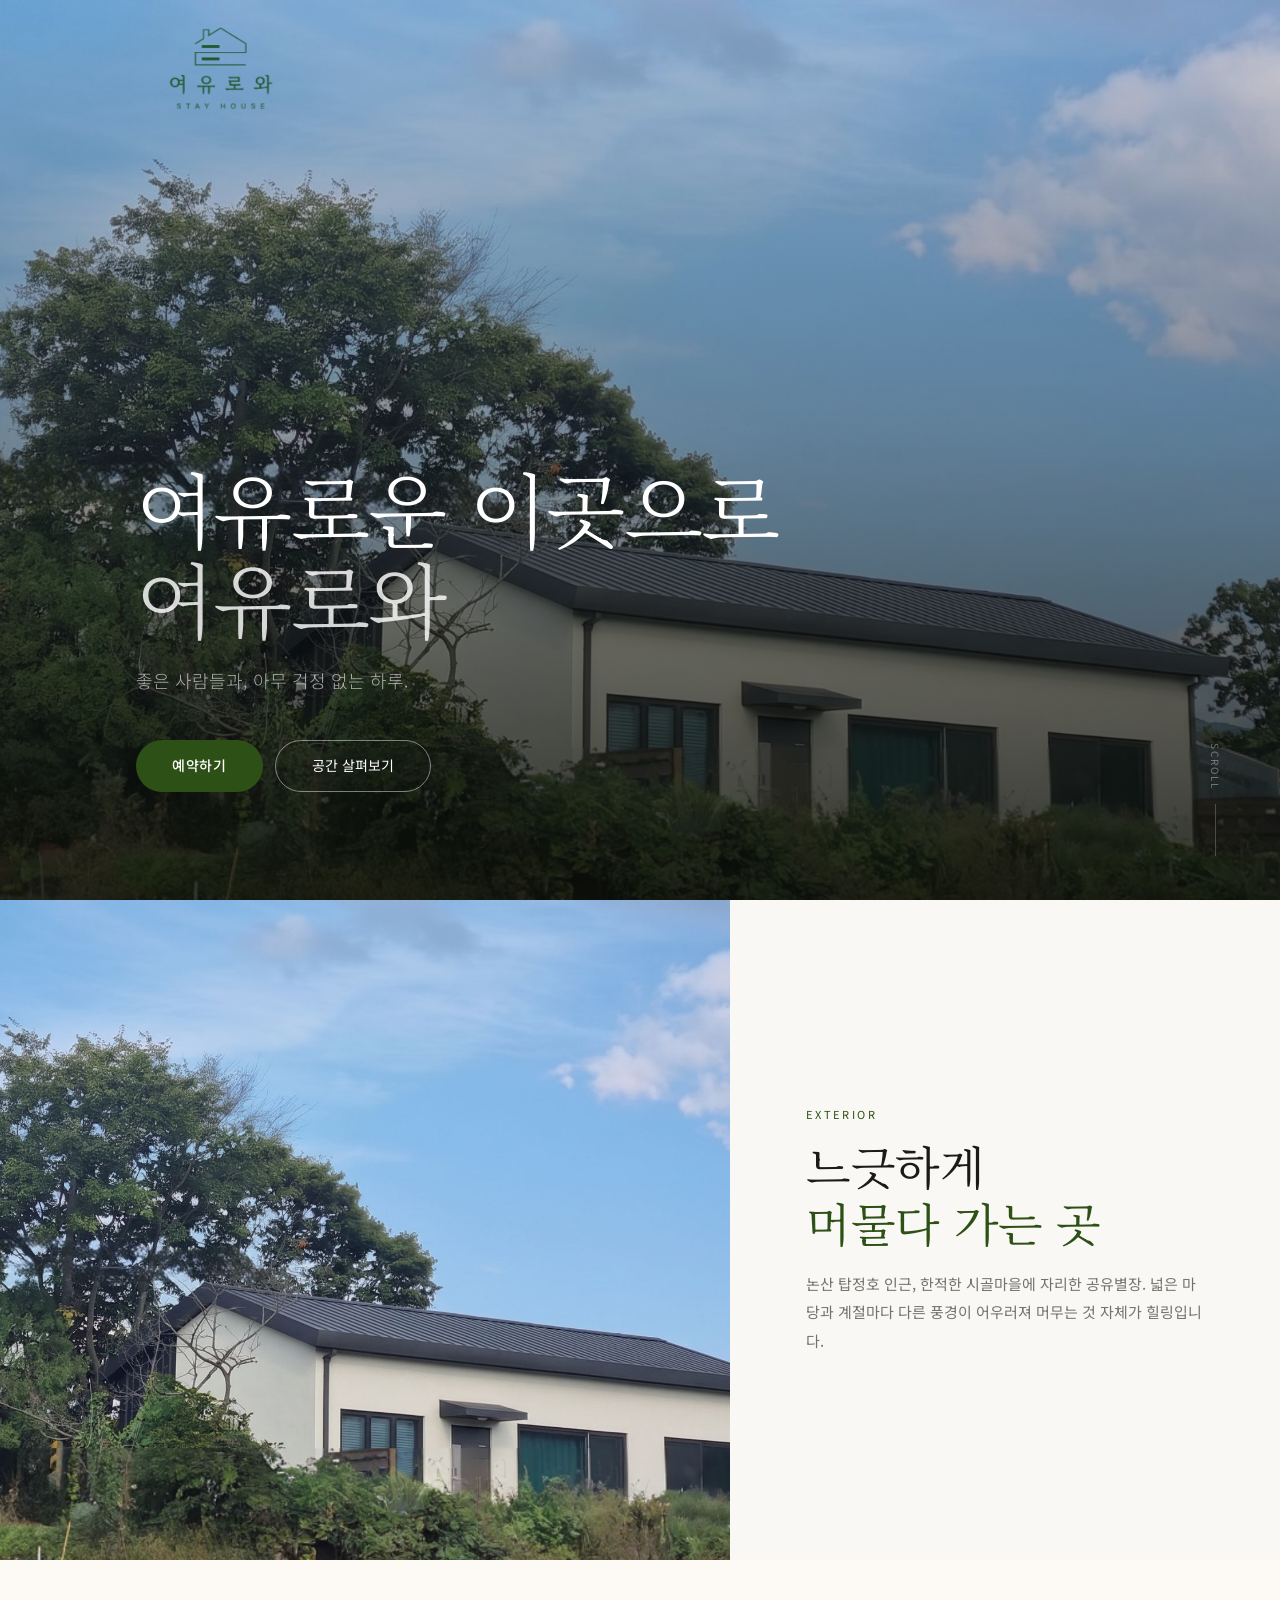
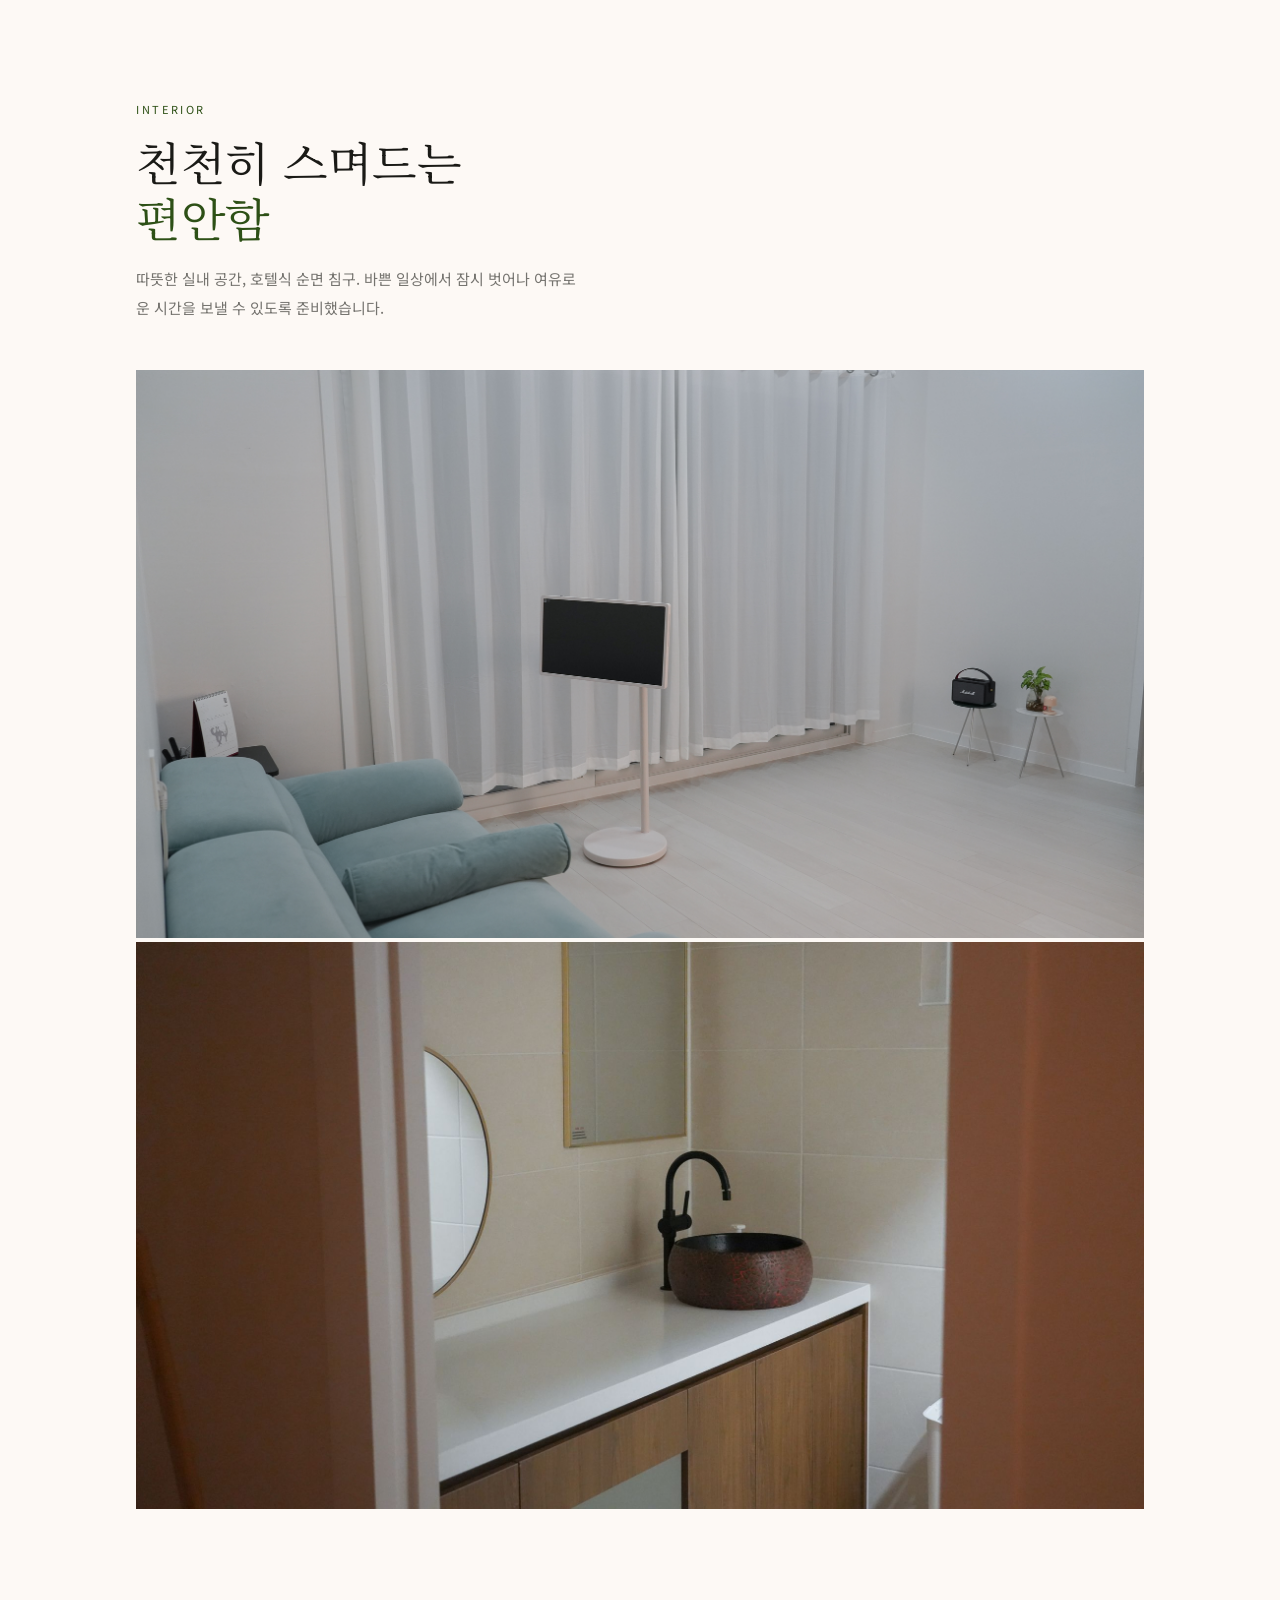
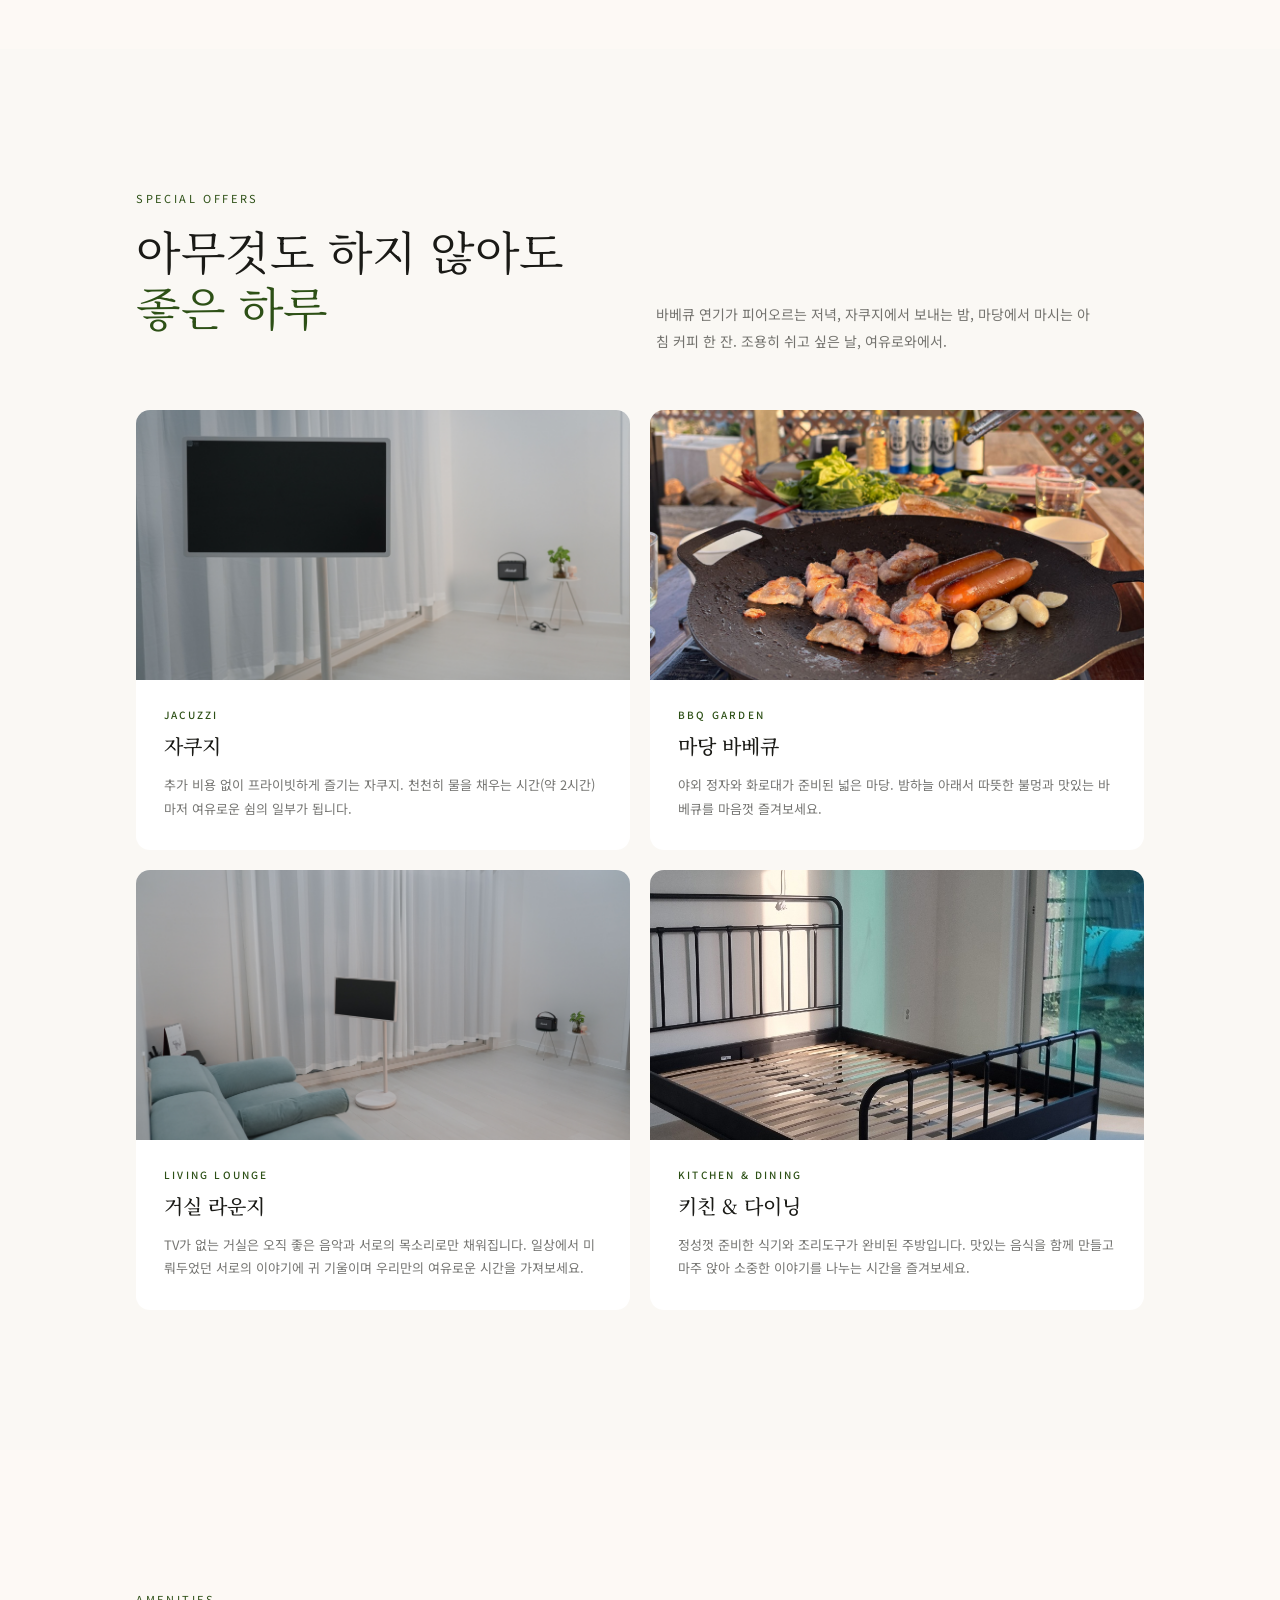
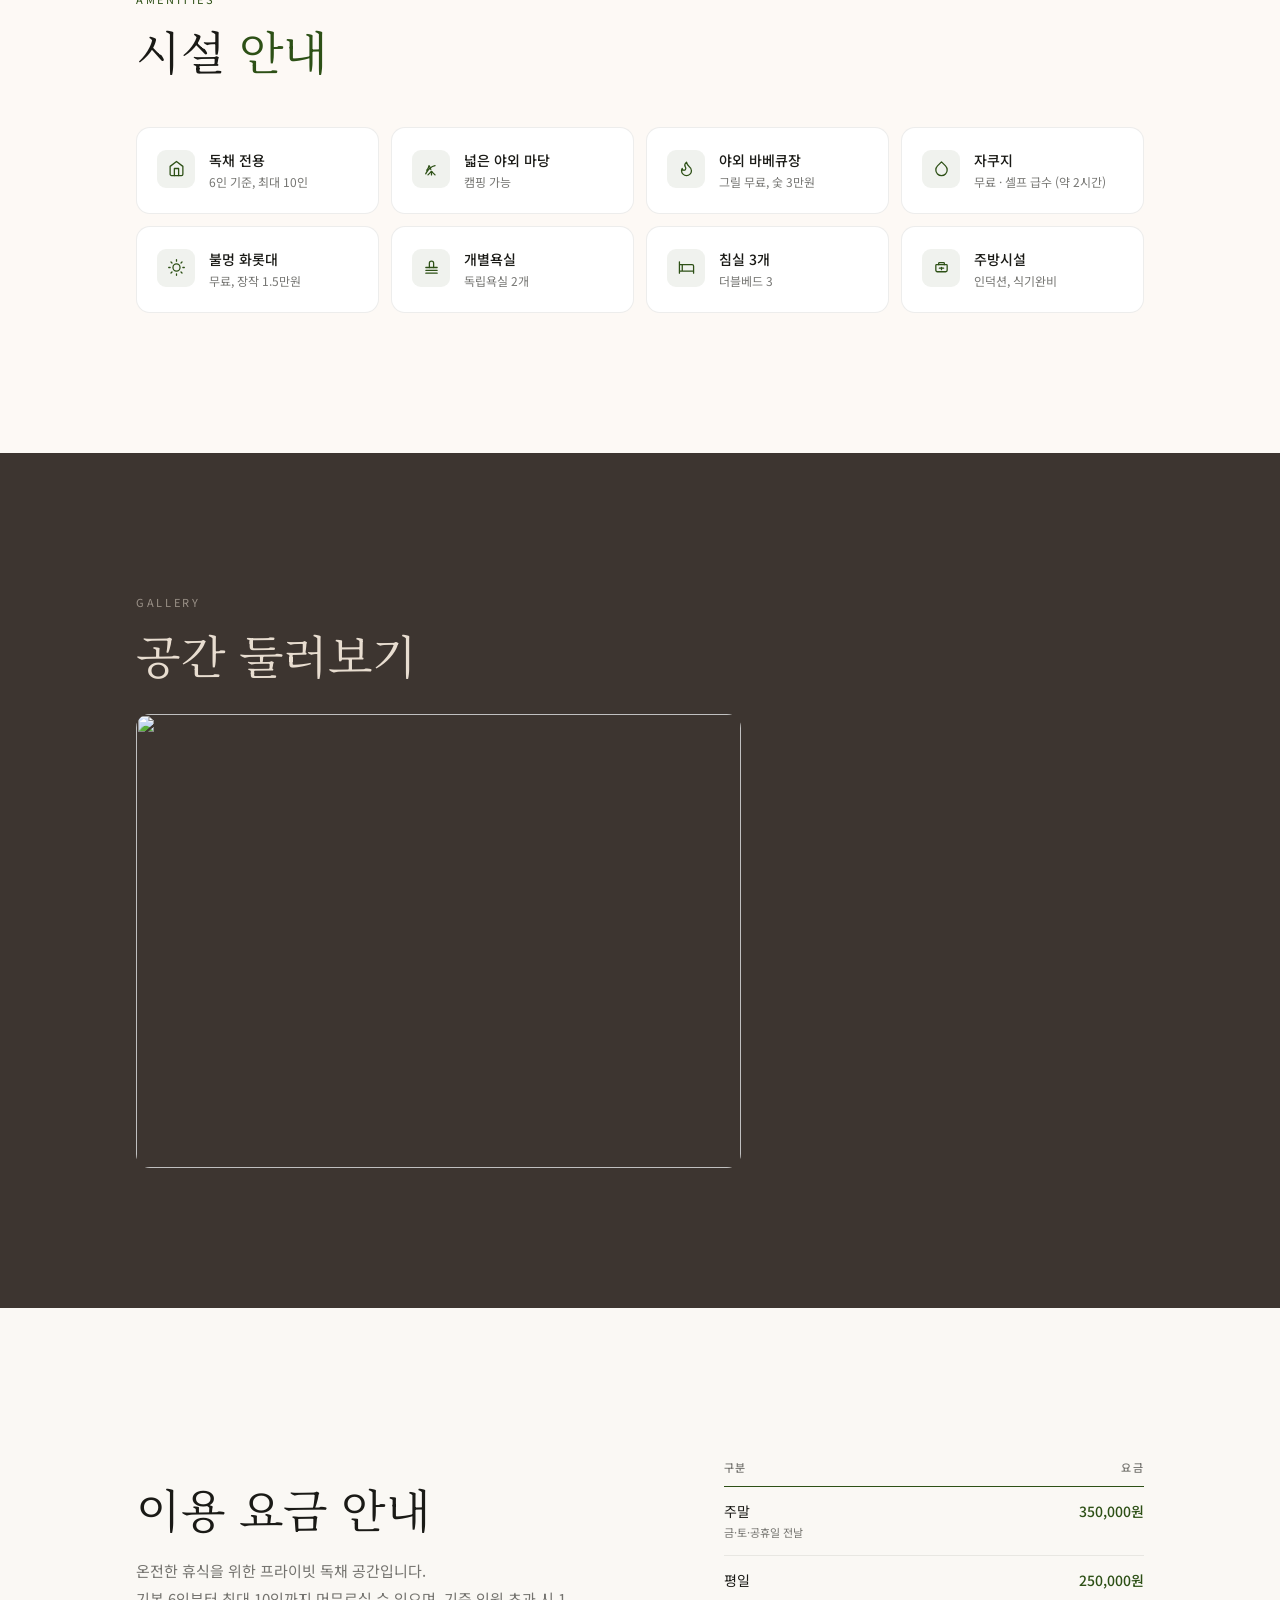
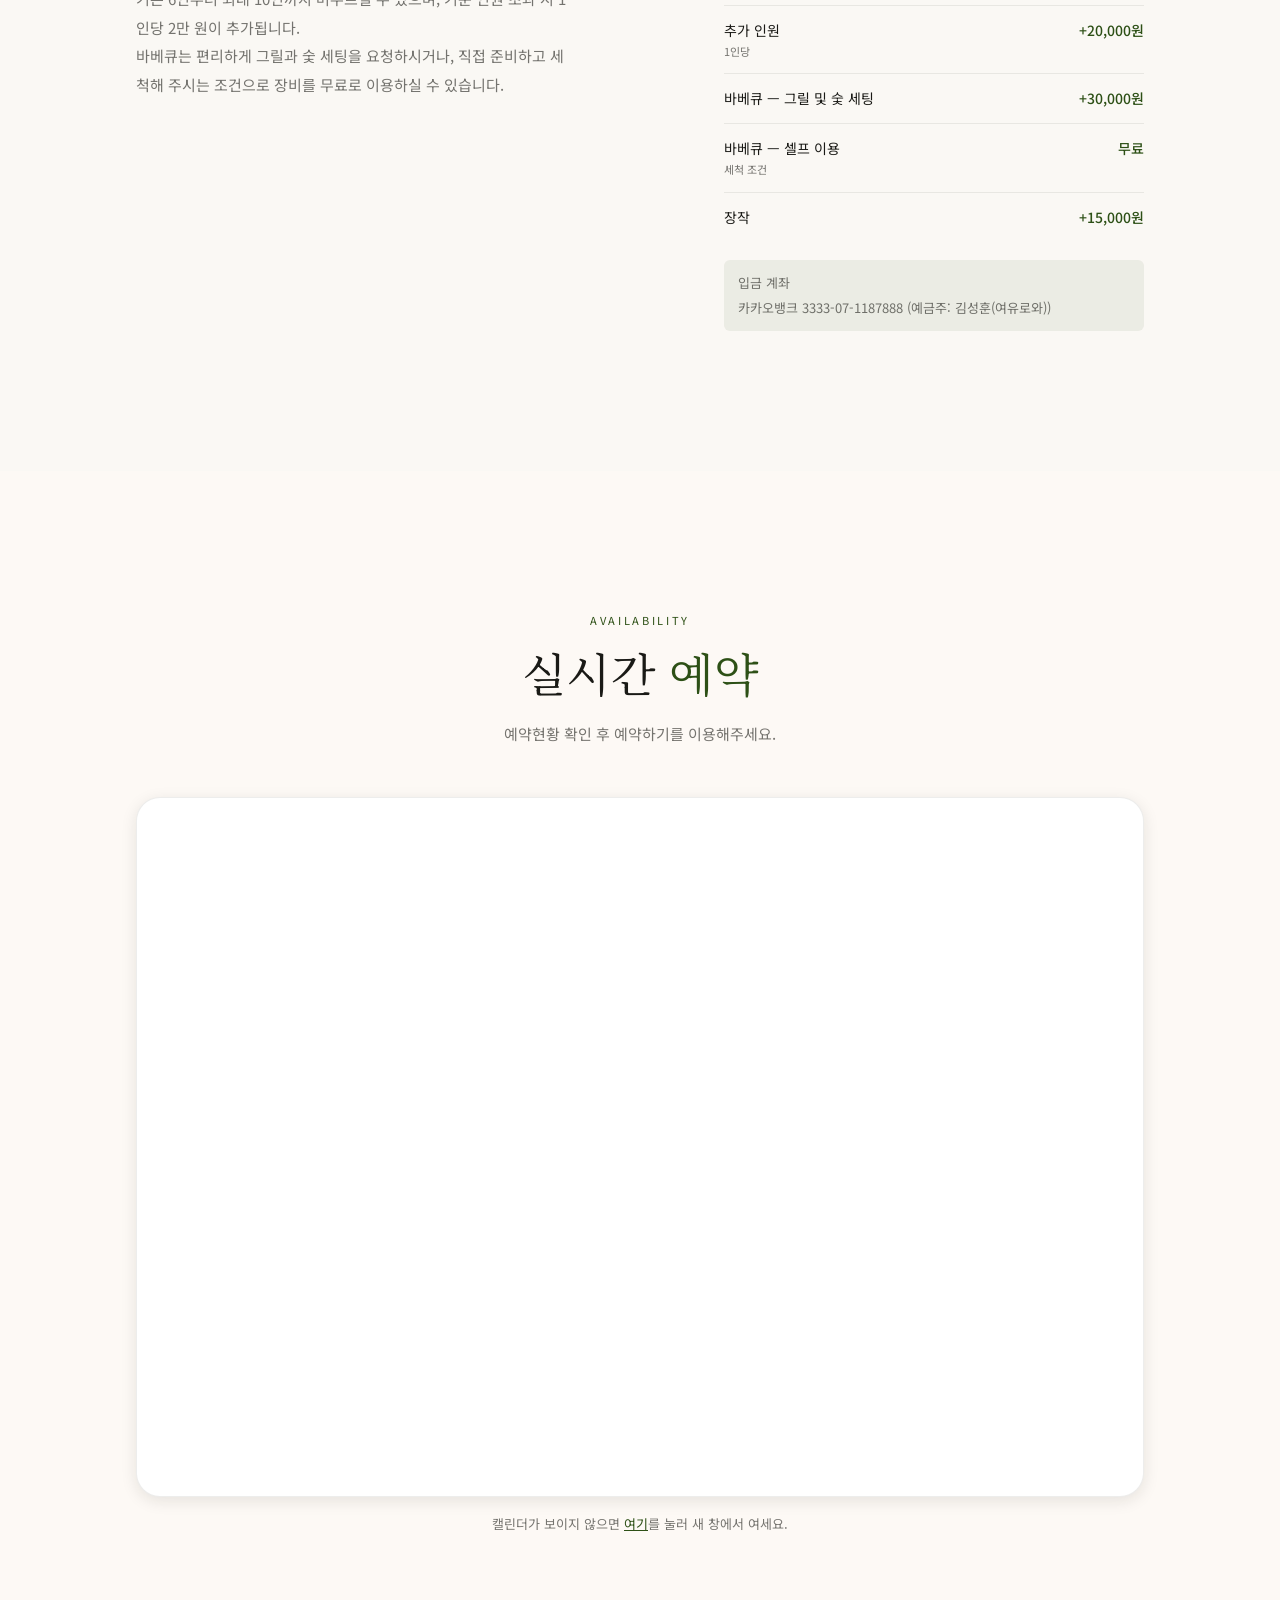
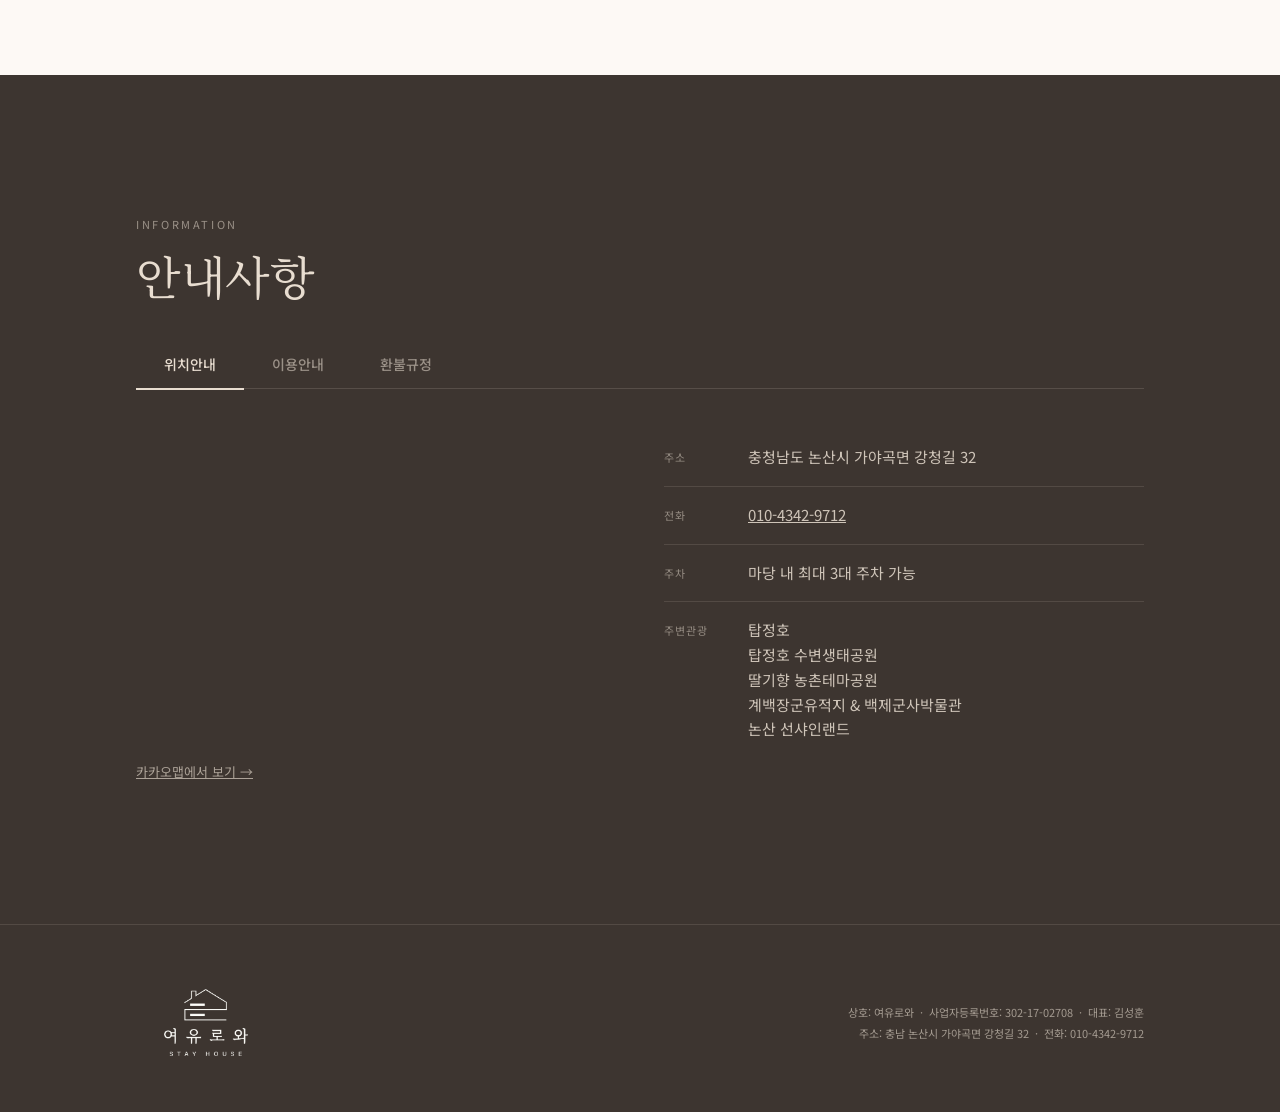
==== index.html @ 5cb93ef8 "모바일 예약 iframe 수정 및 이미지 교체 배포" ====
<!DOCTYPE html>
<html lang="ko">
<head>
  <meta charset="UTF-8">
  <meta name="viewport" content="width=device-width, initial-scale=1.0">
  <title>여유로와 — 충남 논산 프라이빗 별장 펜션</title>
  <meta name="description" content="충남 논산 가야곡면의 프라이빗 별장 펜션. 자쿠지, 바베큐, 다락방. 6인 기준 주말 36만원.">
  <link rel="preconnect" href="https://fonts.googleapis.com">
  <link rel="preconnect" href="https://fonts.gstatic.com" crossorigin>
  <link rel="stylesheet" href="https://fonts.googleapis.com/css2?family=Playfair+Display:ital,wght@0,400;0,600;1,400&family=Noto+Serif+KR:wght@300;400;500&family=Noto+Sans+KR:wght@300;400;500&display=swap">
  <style>
    :root {
      --forest:    #2D5016;
      --forest-lt: #3d6b1f;
      --forest-20: rgba(45,80,22,0.18);
      --forest-08: rgba(45,80,22,0.07);
      --cream:     #faf8f4;
      --warm-50:   #fdf9f5;
      --warm-100:  #f0ebe0;
      --warm-300:  #c8b89a;
      --ink:       #1a1a16;
      --ink-60:    rgba(26,26,22,0.6);
      --ink-30:    rgba(26,26,22,0.3);
      --ink-10:    rgba(26,26,22,0.08);
      --shadow-sm: 0 1px 3px rgba(26,26,22,0.08);
      --shadow-md: 0 4px 16px rgba(26,26,22,0.10);
      --shadow-lg: 0 12px 40px rgba(26,26,22,0.14);
      --radius-sm: 6px; --radius-md: 14px; --radius-lg: 24px;
      --font-display: 'Playfair Display', Georgia, serif;
      --font-serif:   'Noto Serif KR', Georgia, serif;
      --font-sans:    'Noto Sans KR', system-ui, sans-serif;
      --max-w: 1120px;
      --section-gap: clamp(80px, 12vw, 140px);
    }
    *, *::before, *::after { box-sizing: border-box; margin: 0; padding: 0; }
    html { scroll-behavior: smooth; }
    body { font-family: var(--font-sans); font-size: 16px; line-height: 1.7; color: var(--ink); background: var(--cream); overflow-x: hidden; }
    .skip-link { position: absolute; left: -9999px; top: 8px; z-index: 1000; background: var(--forest); color: #fff; padding: 8px 16px; border-radius: var(--radius-sm); font-size: 14px; text-decoration: none; }
    .skip-link:focus { left: 8px; }
    .container { max-width: var(--max-w); margin: 0 auto; padding: 0 clamp(20px, 5vw, 56px); }

    /* TYPOGRAPHY */
    .en-label { display: block; font-family: var(--font-sans); font-size: 11px; font-weight: 400; letter-spacing: 0.24em; text-transform: uppercase; color: var(--forest); margin-bottom: 14px; }
    .section-heading { font-family: var(--font-serif); font-size: clamp(26px, 3.6vw, 48px); font-weight: 400; line-height: 1.22; letter-spacing: -0.01em; color: var(--ink); margin-bottom: 20px; }
    .section-heading em { font-style: normal; color: var(--forest); }
    .section-body { font-size: 15px; line-height: 1.9; color: var(--ink-60); max-width: 440px; }

    /* BUTTONS */
    .btn-primary { display: inline-flex; align-items: center; justify-content: center; min-height: 52px; padding: 0 36px; background: var(--forest); color: #fff; font-family: var(--font-sans); font-size: 14px; font-weight: 500; letter-spacing: 0.05em; text-decoration: none; border-radius: 100px; border: none; cursor: pointer; transition: background 0.2s, transform 0.15s; }
    .btn-primary:hover { background: var(--forest-lt); transform: translateY(-2px); }
    .btn-ghost { display: inline-flex; align-items: center; justify-content: center; min-height: 52px; padding: 0 36px; border: 1.5px solid rgba(255,255,255,0.45); color: #fff; font-family: var(--font-sans); font-size: 14px; text-decoration: none; border-radius: 100px; background: transparent; transition: border-color 0.2s, background 0.2s; cursor: pointer; }
    .btn-ghost:hover { border-color: #fff; background: rgba(255,255,255,0.1); }

    /* NAV */
    .nav { position: fixed; top: 0; left: 0; right: 0; z-index: 100; padding: 8px 0; transition: background 0.3s, box-shadow 0.3s; }
    .nav.scrolled { background: rgba(250,248,244,0.95); backdrop-filter: blur(12px); -webkit-backdrop-filter: blur(12px); box-shadow: 0 1px 0 var(--ink-10); }
    .nav__inner { display: flex; align-items: center; justify-content: space-between; }
    .nav__logo { display: inline-flex; align-items: center; text-decoration: none; }
    .nav__logo img { height: 120px; width: auto; display: block; }
    .nav__cta { display: inline-flex; align-items: center; justify-content: center; min-height: 44px; padding: 0 22px; background: var(--forest); color: #fff; font-family: var(--font-sans); font-size: 13px; font-weight: 500; letter-spacing: 0.04em; text-decoration: none; border-radius: 100px; transition: background 0.2s; cursor: pointer; }
    .nav__cta:hover { background: var(--forest-lt); }

    /* HERO */
    .hero { position: relative; height: 100svh; min-height: 620px; display: flex; align-items: flex-end; overflow: hidden; }
    .hero__bg { position: absolute; inset: 0; z-index: 0; }
    .hero__bg-fallback { position: absolute; inset: 0; background: linear-gradient(135deg, #1a3009 0%, #2D5016 60%, #4a7a28 100%); }
    .hero__bg img { position: absolute; inset: 0; width: 100%; height: 100%; object-fit: cover; display: block; }
    .hero__overlay { position: absolute; inset: 0; background: linear-gradient(to top, rgba(8,12,5,0.80) 0%, rgba(8,12,5,0.35) 52%, rgba(8,12,5,0.08) 100%); }
    .hero__content { position: relative; z-index: 2; padding-bottom: clamp(64px, 10vw, 108px); color: #fff; width: 100%; }
    .hero__label { display: block; font-size: 11px; letter-spacing: 0.24em; text-transform: uppercase; color: rgba(255,255,255,0.55); margin-bottom: 22px; font-weight: 400; }
    .hero__title { font-family: var(--font-serif); font-size: clamp(40px, 6.5vw, 82px); font-weight: 300; line-height: 1.1; letter-spacing: -0.02em; color: #fff; margin-bottom: 22px; }
    .hero__title em { font-style: normal; opacity: 0.82; }
    .hero__sub { font-size: clamp(15px, 1.6vw, 18px); color: rgba(255,255,255,0.62); line-height: 1.75; max-width: 440px; margin-bottom: 44px; font-weight: 300; }
    .hero__actions { display: flex; gap: 12px; flex-wrap: wrap; }
    .hero__scroll { position: absolute; bottom: 44px; right: clamp(20px,5vw,56px); z-index: 2; writing-mode: vertical-rl; font-size: 10px; letter-spacing: 0.2em; text-transform: uppercase; color: rgba(255,255,255,0.38); display: flex; align-items: center; gap: 14px; }
    .hero__scroll::after { content: ''; display: block; width: 1px; height: 52px; background: rgba(255,255,255,0.22); animation: scrollPulse 2.4s ease-in-out infinite; }
    @keyframes scrollPulse { 0%,100%{opacity:.3} 50%{opacity:.8} }
    .hero__slides { position: absolute; inset: 0; }
    .hero__slide { position: absolute; inset: 0; width: 100%; height: 100%; object-fit: cover; display: block; opacity: 0; transition: opacity 1.2s ease-in-out; }
    .hero__slide.active { opacity: 1; }

    /* SPLIT (EXTERIOR) */
    .split { display: grid; grid-template-columns: 57% 43%; min-height: 660px; }
    .split__img { overflow: hidden; }
    .split__img img { width: 100%; height: 100%; object-fit: cover; display: block; transition: transform 0.9s ease; }
    .split:hover .split__img img { transform: scale(1.03); }
    .split__text { padding: clamp(64px, 9vw, 110px) clamp(40px, 6vw, 84px); display: flex; flex-direction: column; justify-content: center; background: var(--cream); }

    /* INTERIOR */
    .interior { padding: var(--section-gap) 0; background: var(--warm-50); }
    .interior__header { margin-bottom: 48px; }
    .interior__stack { display: flex; flex-direction: column; gap: 4px; }
    .interior__photo { width: 100%; overflow: hidden; }
    .interior__photo img { width: 100%; height: auto; display: block; object-fit: cover; transition: transform 0.7s ease; }
    .interior__photo:hover img { transform: scale(1.02); }

    /* SPECIAL OFFERS */
    .offers { padding: var(--section-gap) 0; background: var(--cream); }
    .offers__header { display: grid; grid-template-columns: 1fr 1fr; gap: 32px; align-items: end; margin-bottom: 56px; }
    .offers__grid { display: grid; grid-template-columns: 1fr 1fr; gap: 20px; }
    .offer-card { border-radius: var(--radius-md); overflow: hidden; background: #ffffff; transition: transform 0.3s ease, box-shadow 0.3s ease; }
    .offer-card:hover { transform: translateY(-5px); box-shadow: var(--shadow-lg); }
    .offer-card__img { height: 270px; background-size: cover; background-position: center; background-color: var(--warm-100); }
    .offer-card:nth-child(1) .offer-card__img { background-image: url('images/gallery-01.jpg'), linear-gradient(135deg,#2D5016,#4a7a28); }
    .offer-card:nth-child(2) .offer-card__img { background-image: url('images/gallery-02.jpg'), linear-gradient(135deg,#6b5a40,#c8b89a); }
    .offer-card:nth-child(3) .offer-card__img { background-image: url('images/interior-living.jpg'), linear-gradient(135deg,#3d6b1f,#8bac7e); }
    .offer-card:nth-child(4) .offer-card__img { background-image: url('images/gallery-04.jpg'), linear-gradient(135deg,#c8b89a,#f0ebe0); }
    .offer-card__body { padding: 26px 28px 30px; }
    .offer-card__en { display: block; font-size: 10px; letter-spacing: 0.22em; text-transform: uppercase; color: var(--forest); margin-bottom: 6px; font-weight: 500; }
    .offer-card__title { font-family: var(--font-serif); font-size: 20px; font-weight: 500; color: var(--ink); margin-bottom: 10px; }
    .offer-card__desc { font-size: 13px; color: var(--ink-60); line-height: 1.8; }

    /* AMENITIES */
    .amenities { padding: var(--section-gap) 0; background: var(--warm-50); }
    .amenities__header { margin-bottom: 48px; }
    .amenities__grid { display: grid; grid-template-columns: repeat(4, 1fr); gap: 12px; }
    .amenity-item { background: #fff; border: 1px solid var(--ink-10); border-radius: var(--radius-md); padding: 22px 20px; display: flex; align-items: flex-start; gap: 14px; }
    .amenity-icon { flex-shrink: 0; width: 38px; height: 38px; background: var(--forest-08); border-radius: 9px; display: flex; align-items: center; justify-content: center; }
    .amenity-icon svg { width: 17px; height: 17px; stroke: var(--forest); fill: none; stroke-width: 1.8; stroke-linecap: round; stroke-linejoin: round; }
    .amenity-name { font-size: 14px; font-weight: 500; color: var(--ink); line-height: 1.45; }
    .amenity-sub { font-size: 12px; color: var(--ink-60); margin-top: 3px; line-height: 1.5; }

    /* GALLERY */
    .gallery { padding: var(--section-gap) 0; background: #3D3530; }
    .gallery .en-label { color: rgba(232,221,208,0.55); }
    .gallery .section-heading { color: #E8DDD0; }
    .gallery__header { margin-bottom: 32px; }
    /* 2-panel layout */
    .gallery__layout { display: flex; align-items: flex-start; gap: 28px; }
    .gallery__main { width: 60%; flex-shrink: 0; position: relative; }
    .gallery__main-img-wrap { width: 100%; height: 0; padding-top: 75%; position: relative; overflow: hidden; border-radius: var(--radius-md); }
    .gallery__main-img { position: absolute; inset: 0; width: 100%; height: 100%; object-fit: cover; display: block; transition: opacity 0.25s ease; }
    .gallery__main-caption { display: none; }
    /* sidebar */
    .gallery__sidebar { width: 40%; flex-shrink: 0; display: flex; flex-direction: column; }
    .gallery__tabs { flex-shrink: 0; display: flex; flex-wrap: wrap; gap: 6px; }
    .gallery__tab { padding: 6px 14px; border: 1px solid rgba(232,221,208,0.25); background: transparent; color: rgba(232,221,208,0.55); border-radius: 22px; font-size: 12px; cursor: pointer; transition: all 0.2s; font-family: inherit; }
    .gallery__tab:hover:not(:disabled) { border-color: rgba(232,221,208,0.7); color: #E8DDD0; }
    .gallery__tab.active { background: #2C2416; border-color: #2C2416; color: #E8DDD0; }
    .gallery__tab:disabled { opacity: 0.25; cursor: default; }
    /* thumbnail grid */
    .gallery__grid { display: grid; grid-template-columns: repeat(3, 1fr); grid-template-rows: 1fr 1fr; gap: 4px; overflow: hidden; margin-top: 16px; }
    .gallery__item { overflow: hidden; border-radius: 6px; background: rgba(232,221,208,0.06); aspect-ratio: 1/1; position: relative; cursor: pointer; border: 2px solid transparent; transition: border-color 0.2s, transform 0.15s; }
    .gallery__item.selected { border-color: #2C2416; }
    .gallery__item:hover { transform: scale(1.03); }
    .gallery__item img { width: 100%; height: 100%; object-fit: cover; display: block; }
    .gallery__caption { position: absolute; bottom: 0; left: 0; right: 0; padding: 6px 8px; background: linear-gradient(transparent 30%, rgba(0,0,0,0.6)); color: rgba(232,221,208,0.9); font-size: 10px; }
    .gallery__empty { grid-column: 1/-1; text-align: center; padding: 32px; color: rgba(232,221,208,0.45); font-size: 13px; border: 1px dashed rgba(232,221,208,0.2); border-radius: var(--radius-md); }

    /* PRICING */
    .pricing { padding: var(--section-gap) 0; background: var(--cream); }
    .pricing__layout { display: grid; grid-template-columns: 1fr 420px; gap: 64px; align-items: start; }
    .price-card { background: #fff; border: 1px solid var(--ink-10); border-radius: var(--radius-lg); overflow: hidden; box-shadow: var(--shadow-md); }
    .price-card__head { padding: 28px 32px; background: var(--forest); color: #fff; }
    .price-card__head-label { font-size: 11px; letter-spacing: 0.18em; text-transform: uppercase; opacity: 0.65; }
    .price-card__head-title { font-family: var(--font-serif); font-size: 26px; margin-top: 6px; font-weight: 400; }
    .price-rows { padding: 8px 0; }
    .price-row { display: flex; align-items: center; justify-content: space-between; padding: 16px 32px; border-bottom: 1px solid var(--ink-10); }
    .price-row:last-child { border-bottom: none; }
    .price-row__label { font-size: 14px; color: var(--ink-60); }
    .price-row__val { font-size: 15px; font-weight: 500; color: var(--ink); }
    .price-row__val strong { color: var(--forest); }
    .price-note { padding: 16px 32px; background: var(--forest-08); font-size: 13px; color: var(--ink-60); line-height: 1.65; border-top: 1px solid var(--ink-10); }
    .pricing__steps { margin-top: 40px; display: flex; flex-direction: column; }
    .step { display: flex; gap: 20px; align-items: flex-start; padding: 20px 0; border-bottom: 1px dashed var(--ink-10); }
    .step:last-child { border-bottom: none; }
    .step__num { flex-shrink: 0; width: 36px; height: 36px; border-radius: 50%; border: 1.5px solid var(--forest); display: flex; align-items: center; justify-content: center; font-family: var(--font-display); font-size: 15px; color: var(--forest); }
    .step__title { font-size: 15px; font-weight: 500; color: var(--ink); }
    .step__desc { font-size: 13px; color: var(--ink-60); margin-top: 3px; line-height: 1.65; }
    /* PRICE TABLE */
    .price-table { width: 100%; border-collapse: collapse; font-family: var(--font-sans); }
    .price-table th { font-size: 11px; letter-spacing: 0.12em; text-transform: uppercase; color: var(--ink-60); font-weight: 500; padding: 10px 0; border-bottom: 1.5px solid var(--forest); text-align: left; }
    .price-table th:last-child { text-align: right; }
    .price-table td { padding: 14px 0; border-bottom: 1px solid var(--ink-10); font-size: 14px; color: var(--ink); vertical-align: top; line-height: 1.5; }
    .price-table td:last-child { font-weight: 500; color: var(--forest); text-align: right; white-space: nowrap; }
    .price-table small { display: block; font-size: 11px; color: var(--ink-60); font-weight: 400; margin-top: 2px; }
    .price-table tr:last-child td { border-bottom: none; }
    .price-account { margin-top: 18px; font-size: 13px; font-weight: 400; color: var(--ink-60); padding: 11px 14px; background: var(--forest-08); border-radius: var(--radius-sm); line-height: 1.9; }

    /* AVAILABILITY */
    .availability { padding: var(--section-gap) 0; background: var(--warm-50); }
    .availability__header { text-align: center; margin-bottom: 48px; }
    .availability__header .en-label,
    .availability__header .section-heading { display: block; }
    .availability__header .section-body { margin: 0 auto; text-align: center; }
    .calendar-embed { position: relative; width: 100%; max-width: 1100px; margin: 0 auto; border: 1px solid var(--ink-10); border-radius: var(--radius-lg); overflow: hidden; background: #fff; box-shadow: var(--shadow-md); box-sizing: border-box; height: 700px; }
    .calendar-overlay { position: absolute; inset: 0; z-index: 1; background: transparent; cursor: pointer; }
    .calendar-embed iframe { width: 122%; height: 854px; border: 0; display: block; transform: scale(0.82); transform-origin: top left; }

    /* INFO TABS */
    .info { padding: var(--section-gap) 0; background: #3D3530; }
    .info__tabs { display: flex; border-bottom: 1.5px solid var(--ink-10); margin-bottom: 40px; }
    .info__tab-btn { padding: 14px 28px; font-family: var(--font-sans); font-size: 14px; font-weight: 500; border: none; background: none; cursor: pointer; color: var(--ink-60); border-bottom: 2px solid transparent; margin-bottom: -1.5px; transition: color 0.2s, border-color 0.2s; }
    .info__tab-btn.active { color: var(--forest); border-bottom-color: var(--forest); }
    .info__tab-btn:hover:not(.active) { color: var(--ink); }
    .info__panel { display: none; }
    .info__panel.active { display: block; animation: fadeUp 0.3s ease; }
    @keyframes fadeUp { from{opacity:0;transform:translateY(8px)} to{opacity:1;transform:none} }

    .loc-grid { display: grid; grid-template-columns: 1fr 1fr; gap: 48px; align-items: start; }
    .map-wrap iframe { width: 100%; height: 320px; border: 0; border-radius: var(--radius-md); display: block; }
    .map-link { display: inline-block; margin-top: 12px; font-size: 13px; color: var(--forest); text-decoration: underline; }
    .loc-row { display: flex; gap: 16px; padding: 16px 0; border-bottom: 1px solid var(--ink-10); font-size: 15px; }
    .loc-row:last-child { border-bottom: none; }
    .loc-row dt { flex-shrink: 0; width: 68px; font-size: 11px; letter-spacing: 0.1em; text-transform: uppercase; color: var(--ink-60); padding-top: 3px; }
    .loc-row dd { color: var(--ink); line-height: 1.65; }

    .rules-list { list-style: none; display: grid; grid-template-columns: 1fr; gap: 0; max-width: 760px; }
    .rules-list li { padding: 14px 0 14px 20px; border-bottom: 1px solid var(--ink-10); font-size: 15px; color: var(--ink-60); line-height: 1.6; position: relative; }
    .rules-list li::before { content: '·'; position: absolute; left: 0; color: var(--forest); font-size: 22px; line-height: 1; top: 14px; }
    .rules-list li strong { color: var(--ink); }

    .refund-table { max-width: 760px; width: 100%; border-collapse: collapse; font-family: var(--font-sans); }
    .refund-table th { font-size: 11px; letter-spacing: 0.12em; text-transform: uppercase; color: var(--ink-60); font-weight: 500; padding: 10px 0; border-bottom: 1.5px solid var(--forest); text-align: left; }
    .refund-table th:last-child { text-align: right; }
    .refund-table td { padding: 14px 0; border-bottom: 1px solid var(--ink-10); font-size: 14px; color: var(--ink); vertical-align: top; line-height: 1.5; }
    .refund-table td:last-child { font-weight: 500; color: var(--forest); text-align: right; white-space: nowrap; }
    .refund-table tr:last-child td { border-bottom: none; }
    .refund-none { color: #c0392b !important; }

    /* FOOTER */
    footer { padding: 48px 0 40px; border-top: 1px solid rgba(232,221,208,0.12); background: #3D3530; }
    .footer__inner { display: flex; justify-content: space-between; align-items: center; flex-wrap: wrap; gap: 20px; }
    .footer__brand img { max-width: 140px; width: 100%; height: auto; display: block; opacity: 0.65; }
    .footer__info { font-size: 13px; color: var(--ink-60); line-height: 1.9; }
    .footer__biz { font-size: 11px; color: var(--ink-30); line-height: 1.9; text-align: right; }

    /* INFO + FOOTER dark bg overrides */
    .info .en-label { color: rgba(232,221,208,0.55); }
    .info .section-heading { color: #E8DDD0; }
    .info__tabs { border-bottom-color: rgba(232,221,208,0.15); }
    .info__tab-btn { color: rgba(232,221,208,0.55); }
    .info__tab-btn.active { color: #E8DDD0; border-bottom-color: #E8DDD0; }
    .info__tab-btn:hover:not(.active) { color: #E8DDD0; }
    .info .loc-row { border-bottom-color: rgba(232,221,208,0.12); }
    .info .loc-row dt { color: rgba(232,221,208,0.5); }
    .info .loc-row dd, .info .loc-row dd a { color: rgba(232,221,208,0.85); }
    .info .map-link { color: rgba(232,221,208,0.65); }
    .info .rules-list li { color: rgba(232,221,208,0.75); border-bottom-color: rgba(232,221,208,0.12); }
    .info .rules-list li::before { color: rgba(232,221,208,0.4); }
    .info .rules-list li strong { color: #E8DDD0; }
    .info .refund-table th { color: rgba(232,221,208,0.5); border-bottom-color: rgba(232,221,208,0.3); }
    .info .refund-table td { color: rgba(232,221,208,0.8); border-bottom-color: rgba(232,221,208,0.1); }
    .info .refund-table td:last-child { color: rgba(232,221,208,0.9); }
    .info .refund-none { color: #ff9999 !important; }
    .footer__info { color: rgba(232,221,208,0.80); }
    .footer__biz { color: rgba(232,221,208,0.6); }
    .footer__brand img { opacity: 1; filter: brightness(0) invert(1) sepia(0.25); }

    /* REVEAL */
    @media (prefers-reduced-motion: no-preference) {
      .reveal { opacity: 0; transform: translateY(28px); transition: opacity 0.65s ease-out, transform 0.65s ease-out; }
      .reveal.visible { opacity: 1; transform: none; }
      .reveal-delay-1 { transition-delay: 0.1s; }
      .reveal-delay-2 { transition-delay: 0.2s; }
      .reveal-delay-3 { transition-delay: 0.32s; }
    }

    /* RESPONSIVE */
    @media (max-width: 1024px) {
      .split { grid-template-columns: 1fr; min-height: auto; }
      .split__img { height: 480px; }

      .offers__header { grid-template-columns: 1fr; }
      .offers__grid { grid-template-columns: 1fr 1fr; }
      .amenities__grid { grid-template-columns: repeat(3, 1fr); }
      .pricing__layout { grid-template-columns: 1fr; }
      .loc-grid { grid-template-columns: 1fr; }
      .gallery__layout { flex-direction: column; }
      .gallery__main { width: 100%; }
      .gallery__main-img-wrap { padding-top: 56.25%; }
      .gallery__sidebar { width: 100%; }
      .gallery__grid { grid-template-rows: auto; }
    }
    @media (max-width: 768px) {
      .offers__grid { grid-template-columns: 1fr; }
      .amenities__grid { grid-template-columns: repeat(2, 1fr); }

      .nav__logo img { height: 80px; }
      .form-card { padding: 28px 20px; }
      .footer__inner { flex-direction: column; align-items: flex-start; }
      .footer__biz { text-align: left; }
      .hero__scroll { display: none; }
      .info__tab-btn { padding: 12px 16px; font-size: 13px; }
      .calendar-embed { height: 620px; }
      .calendar-embed iframe { width: 125%; height: 775px; transform: scale(0.8); }
      .calendar-overlay { display: none; }
    }
    @media (max-width: 480px) {
      .hero__actions { flex-direction: column; }
      .btn-primary, .btn-ghost { width: 100%; justify-content: center; }
      .amenities__grid { grid-template-columns: 1fr 1fr; }
      .nav__logo img { height: 64px; }
    }
  </style>
</head>
<body>
  <a href="#main" class="skip-link">본문으로 바로가기</a>

  <!-- NAV -->
  <nav class="nav" id="nav" aria-label="주 내비게이션">
    <div class="container">
      <div class="nav__inner">
        <a href="#" class="nav__logo" aria-label="여유로와 홈">
          <img src="images/logo.png" alt="여유로와" height="120">
        </a>

      </div>
    </div>
  </nav>

  <main id="main">

    <!-- HERO -->
    <section class="hero" aria-label="메인 헤더">
      <div class="hero__bg">
        <div class="hero__bg-fallback" aria-hidden="true"></div>
        <div class="hero__slides" id="heroSlides">
          <img src="images/hero.jpg" alt="" aria-hidden="true" loading="eager" class="hero__slide active" id="heroImg">
        </div>
        <div class="hero__overlay"></div>
      </div>
      <div class="container hero__content">
<h1 class="hero__title reveal reveal-delay-1">
          여유로운 이곳으로<br><em>여유로와</em>
        </h1>
        <p class="hero__sub reveal reveal-delay-2">
          좋은 사람들과, 아무 걱정 없는 하루.
        </p>
        <div class="hero__actions reveal reveal-delay-3">
          <a href="#availability" class="btn-primary">예약하기</a>
          <a href="#exterior" class="btn-ghost">공간 살펴보기</a>
        </div>
      </div>
      <div class="hero__scroll" aria-hidden="true">Scroll</div>
    </section>

    <!-- EXTERIOR -->
    <section class="split" id="exterior" aria-labelledby="exterior-title">
      <div class="split__img">
        <img src="images/hero.jpg" alt="여유로와 외관" loading="lazy" id="exteriorImg">
      </div>
      <div class="split__text">
        <span class="en-label reveal">Exterior</span>
        <h2 class="section-heading reveal reveal-delay-1" id="exterior-title">
          느긋하게<br><em>머물다 가는 곳</em>
        </h2>
        <p class="section-body reveal reveal-delay-2">
          논산 탑정호 인근, 한적한 시골마을에 자리한 공유별장. 넓은 마당과 계절마다 다른 풍경이 어우러져 머무는 것 자체가 힐링입니다.
        </p>
      </div>
    </section>

    <!-- INTERIOR -->
    <section class="interior" id="interior" aria-labelledby="interior-title">
      <div class="container">
        <div class="interior__header">
          <span class="en-label reveal">Interior</span>
          <h2 class="section-heading reveal reveal-delay-1" id="interior-title">
            천천히 스며드는<br><em>편안함</em>
          </h2>
          <p class="section-body reveal reveal-delay-2">
            따뜻한 실내 공간, 호텔식 순면 침구. 바쁜 일상에서 잠시 벗어나 여유로운 시간을 보낼 수 있도록 준비했습니다.
          </p>
        </div>
        <div class="interior__stack" id="interiorStack">
          <div class="interior__photo reveal">
            <img src="images/interior-living.jpg" alt="여유로와 거실" loading="lazy">
          </div>
          <div class="interior__photo reveal reveal-delay-1">
            <img src="images/interior-loft.jpg" alt="여유로와 다락방" loading="lazy">
          </div>
        </div>
      </div>
    </section>

    <!-- SPECIAL OFFERS -->
    <section class="offers" id="offers" aria-labelledby="offers-title">
      <div class="container">
        <div class="offers__header">
          <div>
            <span class="en-label reveal">Special Offers</span>
            <h2 class="section-heading reveal reveal-delay-1" id="offers-title">
              아무것도 하지 않아도<br><em>좋은 하루</em>
            </h2>
          </div>
          <p class="section-body reveal" style="font-size:14px;">
            바베큐 연기가 피어오르는 저녁, 자쿠지에서 보내는 밤, 마당에서 마시는 아침 커피 한 잔. 조용히 쉬고 싶은 날, 여유로와에서.
          </p>
        </div>
        <div class="offers__grid">
          <div class="offer-card reveal">
            <div class="offer-card__img"></div>
            <div class="offer-card__body">
              <span class="offer-card__en">JACUZZI</span>
              <h3 class="offer-card__title">자쿠지</h3>
              <p class="offer-card__desc">추가 비용 없이 프라이빗하게 즐기는 자쿠지. 천천히 물을 채우는 시간(약 2시간)마저 여유로운 쉼의 일부가 됩니다.</p>
            </div>
          </div>
          <div class="offer-card reveal reveal-delay-1">
            <div class="offer-card__img"></div>
            <div class="offer-card__body">
              <span class="offer-card__en">BBQ GARDEN</span>
              <h3 class="offer-card__title">마당 바베큐</h3>
              <p class="offer-card__desc">야외 정자와 화로대가 준비된 넓은 마당. 밤하늘 아래서 따뜻한 불멍과 맛있는 바베큐를 마음껏 즐겨보세요.</p>
            </div>
          </div>
          <div class="offer-card reveal reveal-delay-2">
            <div class="offer-card__img"></div>
            <div class="offer-card__body">
              <span class="offer-card__en">LIVING LOUNGE</span>
              <h3 class="offer-card__title">거실 라운지</h3>
              <p class="offer-card__desc">TV가 없는 거실은 오직 좋은 음악과 서로의 목소리로만 채워집니다. 일상에서 미뤄두었던 서로의 이야기에 귀 기울이며 우리만의 여유로운 시간을 가져보세요.</p>
            </div>
          </div>
          <div class="offer-card reveal reveal-delay-3">
            <div class="offer-card__img"></div>
            <div class="offer-card__body">
              <span class="offer-card__en">KITCHEN &amp; DINING</span>
              <h3 class="offer-card__title">키친 &amp; 다이닝</h3>
              <p class="offer-card__desc">정성껏 준비한 식기와 조리도구가 완비된 주방입니다. 맛있는 음식을 함께 만들고 마주 앉아 소중한 이야기를 나누는 시간을 즐겨보세요.</p>
            </div>
          </div>
        </div>
      </div>
    </section>

    <!-- AMENITIES -->
    <section class="amenities" id="amenities" aria-labelledby="amenities-title">
      <div class="container">
        <div class="amenities__header">
          <span class="en-label reveal">Amenities</span>
          <h2 class="section-heading reveal reveal-delay-1" id="amenities-title">시설 <em>안내</em></h2>
        </div>
        <div class="amenities__grid">
          <div class="amenity-item reveal">
            <div class="amenity-icon"><svg viewBox="0 0 24 24"><path d="M3 9l9-7 9 7v11a2 2 0 01-2 2H5a2 2 0 01-2-2z"/><polyline points="9 22 9 12 15 12 15 22"/></svg></div>
            <div><div class="amenity-name">독채 전용</div><div class="amenity-sub">6인 기준, 최대 10인</div></div>
          </div>
          <div class="amenity-item reveal">
            <div class="amenity-icon"><svg viewBox="0 0 24 24"><path d="M17 8C8 10 5.9 16.17 3.82 19.5"/><path d="M5.34 14.49C6.11 13.5 6.5 13 6.5 13c1.5-2 2-5 2-5 2.5 3 2.5 5.5 2.5 5.5"/><path d="M7 21l5-5 5 5"/><line x1="12" y1="16" x2="12" y2="21"/></svg></div>
            <div><div class="amenity-name">넓은 야외 마당</div><div class="amenity-sub">캠핑 가능</div></div>
          </div>
          <div class="amenity-item reveal">
            <div class="amenity-icon"><svg viewBox="0 0 24 24"><path d="M8.5 14.5A2.5 2.5 0 0011 12c0-1.38-.5-2-1-3-1.072-2.143-.224-4.054 2-6 .5 2.5 2 4.9 4 6.5 2 1.6 3 3.5 3 5.5a7 7 0 11-14 0c0-1.153.433-2.294 1-3a2.5 2.5 0 002.5 2.5z"/></svg></div>
            <div><div class="amenity-name">야외 바베큐장</div><div class="amenity-sub">그릴 무료, 숯 3만원</div></div>
          </div>
          <div class="amenity-item reveal">
            <div class="amenity-icon"><svg viewBox="0 0 24 24"><path d="M12 2.69l5.66 5.66a8 8 0 11-11.31 0z"/></svg></div>
            <div><div class="amenity-name">자쿠지</div><div class="amenity-sub">무료 · 셀프 급수 (약 2시간)</div></div>
          </div>
          <div class="amenity-item reveal">
            <div class="amenity-icon"><svg viewBox="0 0 24 24"><circle cx="12" cy="12" r="5"/><line x1="12" y1="1" x2="12" y2="3"/><line x1="12" y1="21" x2="12" y2="23"/><line x1="4.22" y1="4.22" x2="5.64" y2="5.64"/><line x1="18.36" y1="18.36" x2="19.78" y2="19.78"/><line x1="1" y1="12" x2="3" y2="12"/><line x1="21" y1="12" x2="23" y2="12"/><line x1="4.22" y1="19.78" x2="5.64" y2="18.36"/><line x1="18.36" y1="5.64" x2="19.78" y2="4.22"/></svg></div>
            <div><div class="amenity-name">불멍 화롯대</div><div class="amenity-sub">무료, 장작 1.5만원</div></div>
          </div>
          <div class="amenity-item reveal">
            <div class="amenity-icon"><svg viewBox="0 0 24 24"><path d="M4 12h16M4 16h16M4 20h16"/><path d="M9 12V6a3 3 0 016 0v6"/></svg></div>
            <div><div class="amenity-name">개별욕실</div><div class="amenity-sub">독립욕실 2개</div></div>
          </div>
          <div class="amenity-item reveal">
            <div class="amenity-icon"><svg viewBox="0 0 24 24"><path d="M2 4v16M2 8h18a2 2 0 012 2v10M2 17h20M6 8v9"/></svg></div>
            <div><div class="amenity-name">침실 3개</div><div class="amenity-sub">더블베드 3</div></div>
          </div>
          <div class="amenity-item reveal">
            <div class="amenity-icon"><svg viewBox="0 0 24 24" fill="none" stroke="currentColor" stroke-width="1.5" stroke-linecap="round" stroke-linejoin="round"><path d="M5 8h14a1 1 0 011 1v7a2 2 0 01-2 2H6a2 2 0 01-2-2V9a1 1 0 011-1z"/><path d="M8 8V6a1 1 0 011-1h6a1 1 0 011 1v2"/><line x1="12" y1="12" x2="12" y2="15"/><line x1="9" y1="13" x2="15" y2="13"/></svg></div>
            <div><div class="amenity-name">주방시설</div><div class="amenity-sub">인덕션, 식기완비</div></div>
          </div>
        </div>
      </div>
    </section>

    <!-- GALLERY -->
    <section class="gallery" id="gallery" aria-labelledby="gallery-title">
      <div class="container">
        <div class="gallery__header">
          <span class="en-label">Gallery</span>
          <h2 class="section-heading" id="gallery-title">공간 둘러보기</h2>
        </div>
        <div class="gallery__layout">
          <div class="gallery__main">
            <div class="gallery__main-img-wrap">
              <img class="gallery__main-img" id="galleryMainImg" src="" alt="" loading="lazy">
            </div>
            <p class="gallery__main-caption" id="galleryMainCaption"></p>
          </div>
          <div class="gallery__sidebar">
            <div class="gallery__tabs" role="tablist"></div>
            <div class="gallery__grid" role="list"></div>
          </div>
        </div>
      </div>
    </section>

    <!-- PRICING -->
    <section class="pricing" id="pricing" aria-labelledby="pricing-title">
      <div class="container">
        <div class="pricing__layout">
          <div>
            <span class="en-label reveal">Pricing</span>
            <h2 class="section-heading reveal reveal-delay-1" id="pricing-title">이용 요금 안내</h2>
            <p class="section-body reveal reveal-delay-2">
              온전한 휴식을 위한 프라이빗 독채 공간입니다.<br>
              기본 6인부터 최대 10인까지 머무르실 수 있으며, 기준 인원 초과 시 1인당 2만 원이 추가됩니다.<br>
              바베큐는 편리하게 그릴과 숯 세팅을 요청하시거나, 직접 준비하고 세척해 주시는 조건으로 장비를 무료로 이용하실 수 있습니다.
            </p>
          </div>
          <div class="reveal reveal-delay-1">
            <table class="price-table">
              <thead>
                <tr><th>구분</th><th>요금</th></tr>
              </thead>
              <tbody>
                <tr>
                  <td>주말<small>금·토·공휴일 전날</small></td>
                  <td>350,000원</td>
                </tr>
                <tr>
                  <td>평일</td>
                  <td>250,000원</td>
                </tr>
                <tr>
                  <td>추가 인원<small>1인당</small></td>
                  <td>+20,000원</td>
                </tr>
                <tr>
                  <td>바베큐 — 그릴 및 숯 세팅</td>
                  <td>+30,000원</td>
                </tr>
                <tr>
                  <td>바베큐 — 셀프 이용<small>세척 조건</small></td>
                  <td>무료</td>
                </tr>
                <tr>
                  <td>장작</td>
                  <td>+15,000원</td>
                </tr>
              </tbody>
            </table>
            <p class="price-account">입금 계좌<br>카카오뱅크 3333-07-1187888 (예금주: 김성훈(여유로와))</p>
          </div>
        </div>
      </div>
    </section>

    <!-- AVAILABILITY -->
    <section class="availability" id="availability" aria-labelledby="availability-title">
      <div class="container">
        <div class="availability__header">
          <span class="en-label reveal">Availability</span>
          <h2 class="section-heading reveal reveal-delay-1" id="availability-title">실시간 <em>예약</em></h2>
          <p class="section-body reveal reveal-delay-2">예약현황 확인 후 예약하기를 이용해주세요.</p>
        </div>
        <div class="calendar-embed">
          <iframe src="https://booking.pension.onda.me/139407/calendar" title="여유로와 예약 캘린더" loading="lazy" allow="payment"></iframe>
          <div class="calendar-overlay" role="button" tabindex="0" aria-label="예약 페이지 새 탭으로 열기"
            onclick="window.open('https://booking.pension.onda.me/139407/calendar','_blank','noopener')"
            onkeydown="if(event.key==='Enter'||event.key===' ')window.open('https://booking.pension.onda.me/139407/calendar','_blank','noopener')"></div>
        </div>
        <p style="text-align:center;margin-top:16px;font-size:13px;color:var(--ink-60);">
          캘린더가 보이지 않으면 <a href="https://booking.pension.onda.me/139407/calendar" target="_blank" rel="noopener" style="color:var(--forest);text-decoration:underline;">여기</a>를 눌러 새 창에서 여세요.
        </p>
      </div>
    </section>

    <!-- INFO TABS -->
    <section class="info" id="info" aria-label="안내사항">
      <div class="container">
        <span class="en-label reveal">Information</span>
        <h2 class="section-heading reveal reveal-delay-1" style="margin-bottom:36px;">안내사항</h2>
        <div class="info__tabs" role="tablist">
          <button class="info__tab-btn active" data-tab="tab-location" role="tab" aria-selected="true">위치안내</button>
          <button class="info__tab-btn" data-tab="tab-rules" role="tab" aria-selected="false">이용안내</button>
          <button class="info__tab-btn" data-tab="tab-refund" role="tab" aria-selected="false">환불규정</button>
        </div>

        <!-- 위치안내 -->
        <div class="info__panel active" id="tab-location" role="tabpanel">
          <div class="loc-grid">
            <div class="map-wrap">
              <iframe
                src="https://maps.google.com/maps?q=충청남도+논산시+가야곡면+강청길+32&output=embed&hl=ko"
                title="여유로와 위치 지도" loading="lazy" allowfullscreen></iframe>
              <a href="https://map.kakao.com/link/search/충청남도 논산시 가야곡면 강청길 32"
                target="_blank" rel="noopener noreferrer" class="map-link">카카오맵에서 보기 →</a>
            </div>
            <dl>
              <div class="loc-row"><dt>주소</dt><dd>충청남도 논산시 가야곡면 강청길 32</dd></div>
              <div class="loc-row"><dt>전화</dt><dd><a href="tel:01043429712" style="color:inherit;">010-4342-9712</a></dd></div>
              <div class="loc-row"><dt>주차</dt><dd>마당 내 최대 3대 주차 가능</dd></div>
              <div class="loc-row"><dt>주변관광</dt><dd>탑정호<br>탑정호 수변생태공원<br>딸기향 농촌테마공원<br>계백장군유적지 &amp; 백제군사박물관<br>논산 선샤인랜드</dd></div>
            </dl>
          </div>
        </div>

        <!-- 이용안내 -->
        <div class="info__panel" id="tab-rules" role="tabpanel">
          <ul class="rules-list">
            <li><strong>체크인</strong> 15:00 / <strong>체크아웃</strong> 11:00</li>
            <li>다음 분을 위해 퇴실 시 가벼운 정리 정돈(분리수거, 식기 세척)을 부탁드립니다.</li>
            <li>머무시는 분들의 쾌적한 환경을 위해 실내에서는 흡연을 삼가주세요.</li>
            <li>모두의 편안한 휴식을 위해 반려동물과의 동반 숙박은 어렵습니다.</li>
            <li>보호자를 동반하지 않은 미성년자의 예약 및 입실은 제한됩니다.</li>
            <li>온전한 쉼을 위해 예약된 인원 외 방문객의 출입을 엄격히 제한합니다.</li>
            <li>조용한 별장의 밤을 위해 22시 이후 바베큐 및 불멍 이용은 자제해 주세요.</li>
            <li>정성껏 준비한 시설과 비품 훼손 시 부득이하게 변상비가 청구될 수 있습니다.</li>
          </ul>
        </div>

        <!-- 환불규정 -->
        <div class="info__panel" id="tab-refund" role="tabpanel">
          <table class="refund-table">
            <thead><tr><th>취소 시점</th><th>환불 금액</th></tr></thead>
            <tbody>
              <tr><td>이용 14일 전</td><td>100% 환불</td></tr>
              <tr><td>이용 7일 전</td><td>70% 환불</td></tr>
              <tr><td>이용 3일 전</td><td>50% 환불</td></tr>
              <tr><td>이용 1일 전</td><td>30% 환불</td></tr>
              <tr><td>당일 취소</td><td class="refund-none">환불 불가</td></tr>
            </tbody>
          </table>
        </div>
      </div>
    </section>

  </main>

  <!-- FOOTER -->
  <footer>
    <div class="container">
      <div class="footer__inner">
        <div class="footer__brand">
          <img src="images/logo.png" alt="여유로와">
        </div>
        <div class="footer__biz">
          상호: 여유로와 &nbsp;·&nbsp; 사업자등록번호: 302-17-02708 &nbsp;·&nbsp; 대표: 김성훈<br>
          주소: 충남 논산시 가야곡면 강청길 32 &nbsp;·&nbsp; 전화: 010-4342-9712
        </div>
      </div>
    </div>
  </footer>

  <script>
    // NAV SCROLL
    const nav = document.getElementById('nav');
    window.addEventListener('scroll', () => {
      nav.classList.toggle('scrolled', window.scrollY > 40);
    }, { passive: true });

    // REVEAL ON SCROLL
    const observer = new IntersectionObserver((entries) => {
      entries.forEach(e => {
        if (e.isIntersecting) { e.target.classList.add('visible'); observer.unobserve(e.target); }
      });
    }, { threshold: 0.08, rootMargin: '0px 0px -40px 0px' });
    document.querySelectorAll('.reveal').forEach(el => observer.observe(el));

    // INFO TABS
    document.querySelectorAll('.info__tab-btn').forEach(btn => {
      btn.addEventListener('click', () => {
        document.querySelectorAll('.info__tab-btn').forEach(b => { b.classList.remove('active'); b.setAttribute('aria-selected','false'); });
        document.querySelectorAll('.info__panel').forEach(p => p.classList.remove('active'));
        btn.classList.add('active');
        btn.setAttribute('aria-selected','true');
        document.getElementById(btn.dataset.tab).classList.add('active');
      });
    });
  </script>

  <!-- Supabase 동적 이미지 로드 -->
  <script type="module">
    import { createClient } from 'https://esm.sh/@supabase/supabase-js@2';
    const SUPABASE_URL = 'https://tnivhcpjrhkmekcfqgdn.supabase.co';
    const SUPABASE_ANON = 'sb_publishable_SKtfO63ApOP3DyJKu_2ypw_JK4dsdUG';
    const BUCKET = 'yeoyu-gallery';
    const pub = (p) => `${SUPABASE_URL}/storage/v1/object/public/${BUCKET}/${p}`;

    try {
      const supa = createClient(SUPABASE_URL, SUPABASE_ANON, { auth: { persistSession: false } });
      const { data, error } = await supa
        .from('yeoyu_gallery_images')
        .select('slot, storage_path, alt, order_index, created_at')
        .order('order_index', { ascending: true })
        .order('created_at', { ascending: true });
      if (error || !data) throw error;

      const bySlot = data.reduce((a, r) => ((a[r.slot] = a[r.slot] || []).push(r), a), {});

      const replaceImg = (slot, id) => {
        const rows = bySlot[slot];
        if (!rows?.length) return;
        const el = document.getElementById(id);
        if (!el) return;
        el.src = pub(rows[0].storage_path);
        if (rows[0].alt) el.alt = rows[0].alt;
      };
      // Hero slideshow
      const heroSlides = document.getElementById('heroSlides');
      const heroRows = bySlot['hero'] || [];
      if (heroRows.length > 0 && heroSlides) {
        heroSlides.innerHTML = '';
        heroRows.forEach((r, i) => {
          const img = document.createElement('img');
          img.src = pub(r.storage_path);
          img.alt = '';
          img.setAttribute('aria-hidden', 'true');
          img.className = 'hero__slide' + (i === 0 ? ' active' : '');
          img.setAttribute('loading', i === 0 ? 'eager' : 'lazy');
          img.onerror = () => { img.src = 'images/hero.jpg'; };
          heroSlides.appendChild(img);
        });
        if (heroRows.length > 1) {
          let cur = 0;
          setInterval(() => {
            const slides = heroSlides.querySelectorAll('.hero__slide');
            slides[cur].classList.remove('active');
            cur = (cur + 1) % slides.length;
            slides[cur].classList.add('active');
          }, 5000);
        }
      }
      replaceImg('exterior', 'exteriorImg');

      // 인테리어 섹션 — interior 슬롯 최대 4장, 없으면 기본 2장 유지
      const interiorStack = document.getElementById('interiorStack');
      const interiorRows = (bySlot['interior'] || []).slice(0, 4);
      if (interiorStack && interiorRows.length) {
        interiorStack.innerHTML = '';
        interiorRows.forEach((row, i) => {
          const div = document.createElement('div');
          div.className = 'interior__photo reveal' + (i > 0 ? ' reveal-delay-' + Math.min(i, 3) : '');
          const img = document.createElement('img');
          img.src = pub(row.storage_path);
          img.alt = row.alt || '여유로와 인테리어';
          img.loading = 'lazy';
          div.appendChild(img);
          interiorStack.appendChild(div);
        });
      }

      // Special offers 이미지
      const offerSlots = ['jacuzzi', 'bbq', 'living', 'kitchen'];
      document.querySelectorAll('.offer-card').forEach((card, i) => {
        const rows = bySlot[offerSlots[i]];
        if (rows?.length) card.querySelector('.offer-card__img').style.backgroundImage = `url('${pub(rows[0].storage_path)}')`;
      });

      // 탭 갤러리 (2-panel layout)
      const CATS = [
        { key: 'exterior', label: '전경' }, { key: 'kitchen', label: '주방' },
        { key: 'living',   label: '거실' }, { key: 'bedroom',  label: '침실' },
        { key: 'bathroom', label: '욕실' }, { key: 'jacuzzi',  label: '자쿠지' },
        { key: 'loft',     label: '다락방' },
      ];
      const tabsEl  = document.querySelector('.gallery__tabs');
      const grid    = document.querySelector('.gallery__grid');
      const mainImg = document.getElementById('galleryMainImg');
      const mainCap = document.getElementById('galleryMainCaption');
      const esc     = (s) => (s||'').replace(/[&<>"']/g, c => ({'&':'&amp;','<':'&lt;','>':'&gt;','"':'&quot;',"'":'&#39;'}[c]));

      if (tabsEl && grid && mainImg) {
        const firstWithPhotos = CATS.find(c => (bySlot[c.key]||[]).length > 0) || CATS[0];

        function showMain(row) {
          if (!row) return;
          mainImg.style.opacity = '0';
          setTimeout(() => {
            mainImg.src = pub(row.storage_path);
            mainImg.alt = row.alt || '';
            if (mainCap) mainCap.textContent = row.alt || '';
            mainImg.style.opacity = '1';
          }, 220);
        }

        CATS.forEach(cat => {
          const count = (bySlot[cat.key]||[]).length;
          if (count === 0) return;
          const btn = document.createElement('button');
          btn.className = 'gallery__tab'; btn.type = 'button';
          btn.setAttribute('role', 'tab');
          btn.textContent = cat.label;
          if (cat.key === firstWithPhotos.key) btn.classList.add('active');
          btn.addEventListener('click', () => {
            tabsEl.querySelectorAll('.gallery__tab').forEach(b => b.classList.remove('active'));
            btn.classList.add('active');
            renderCat(cat.key);
          });
          tabsEl.appendChild(btn);
        });

        function renderCat(key) {
          const rows = (bySlot[key] || []).slice(0, 6);
          grid.innerHTML = '';
          if (!rows.length) {
            grid.innerHTML = `<div class="gallery__empty">사진이 아직 준비 중입니다.</div>`;
            mainImg.style.opacity = '0';
            return;
          }
          rows.forEach(r => {
            const item = document.createElement('div');
            item.className = 'gallery__item'; item.setAttribute('role', 'listitem');
            item.innerHTML = `<img src="${pub(r.storage_path)}" alt="${esc(r.alt)}" loading="lazy">${r.alt ? `<div class="gallery__caption">${esc(r.alt)}</div>` : ''}`;
            item.addEventListener('click', () => {
              grid.querySelectorAll('.gallery__item').forEach(el => el.classList.remove('selected'));
              item.classList.add('selected');
              showMain(r);
            });
            grid.appendChild(item);
          });
          const firstItem = grid.querySelector('.gallery__item');
          if (firstItem) { firstItem.classList.add('selected'); showMain(rows[0]); }
        }
        renderCat(firstWithPhotos.key);

      }
    } catch(e) { console.warn('[yeoyu] dynamic images skipped:', e); }
  </script>
</body>
</html>
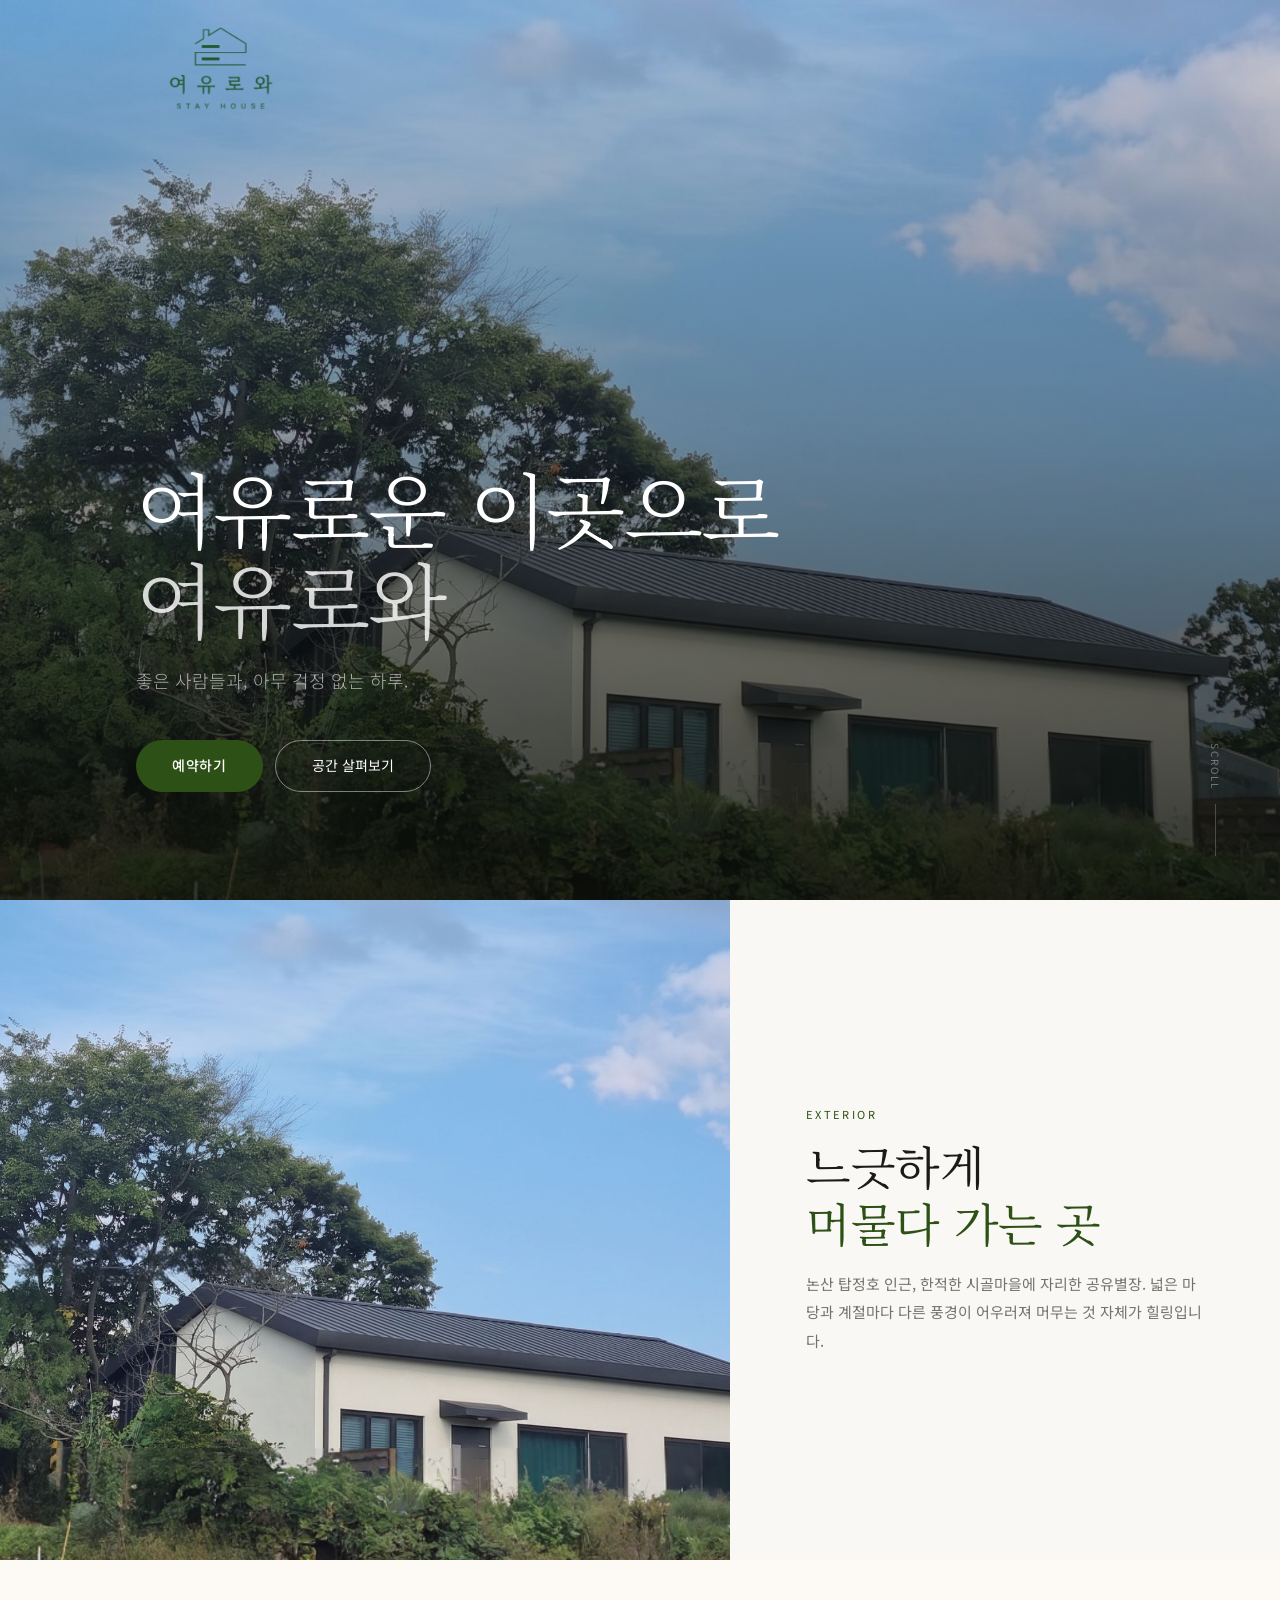
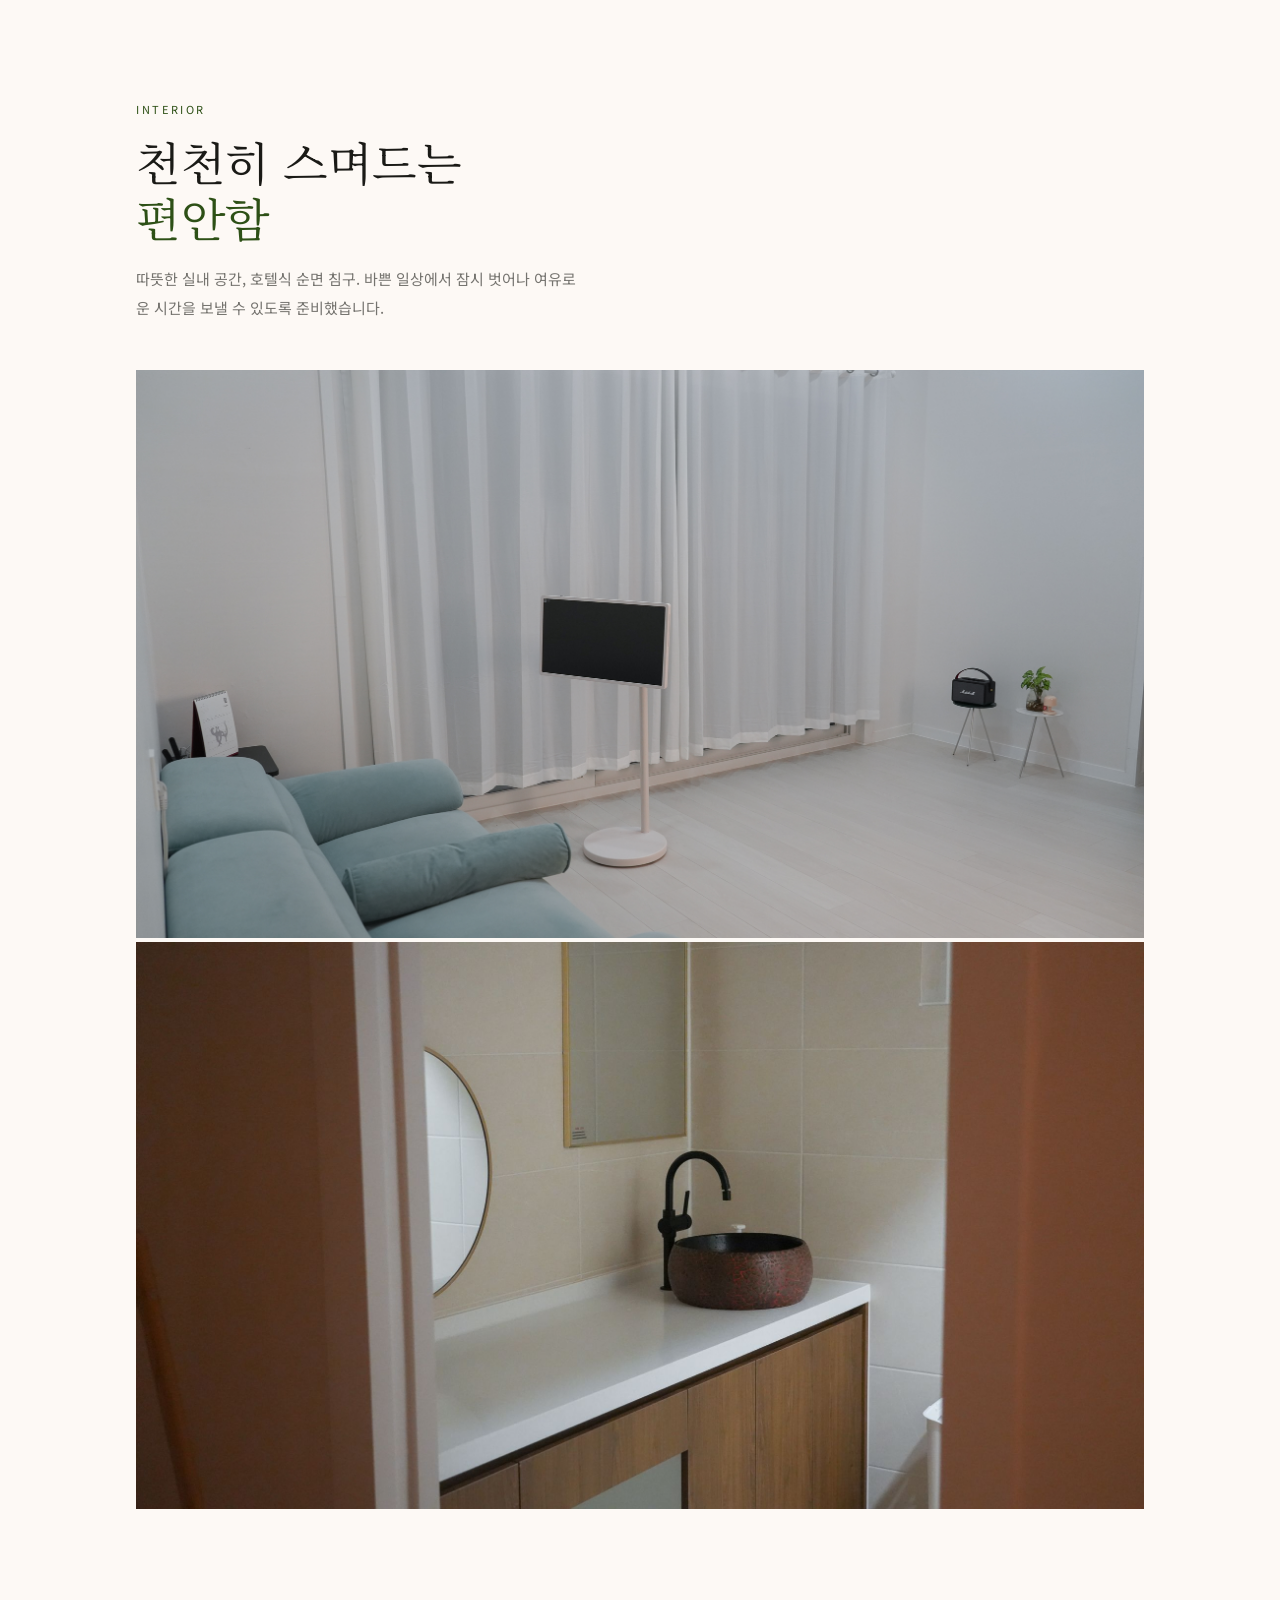
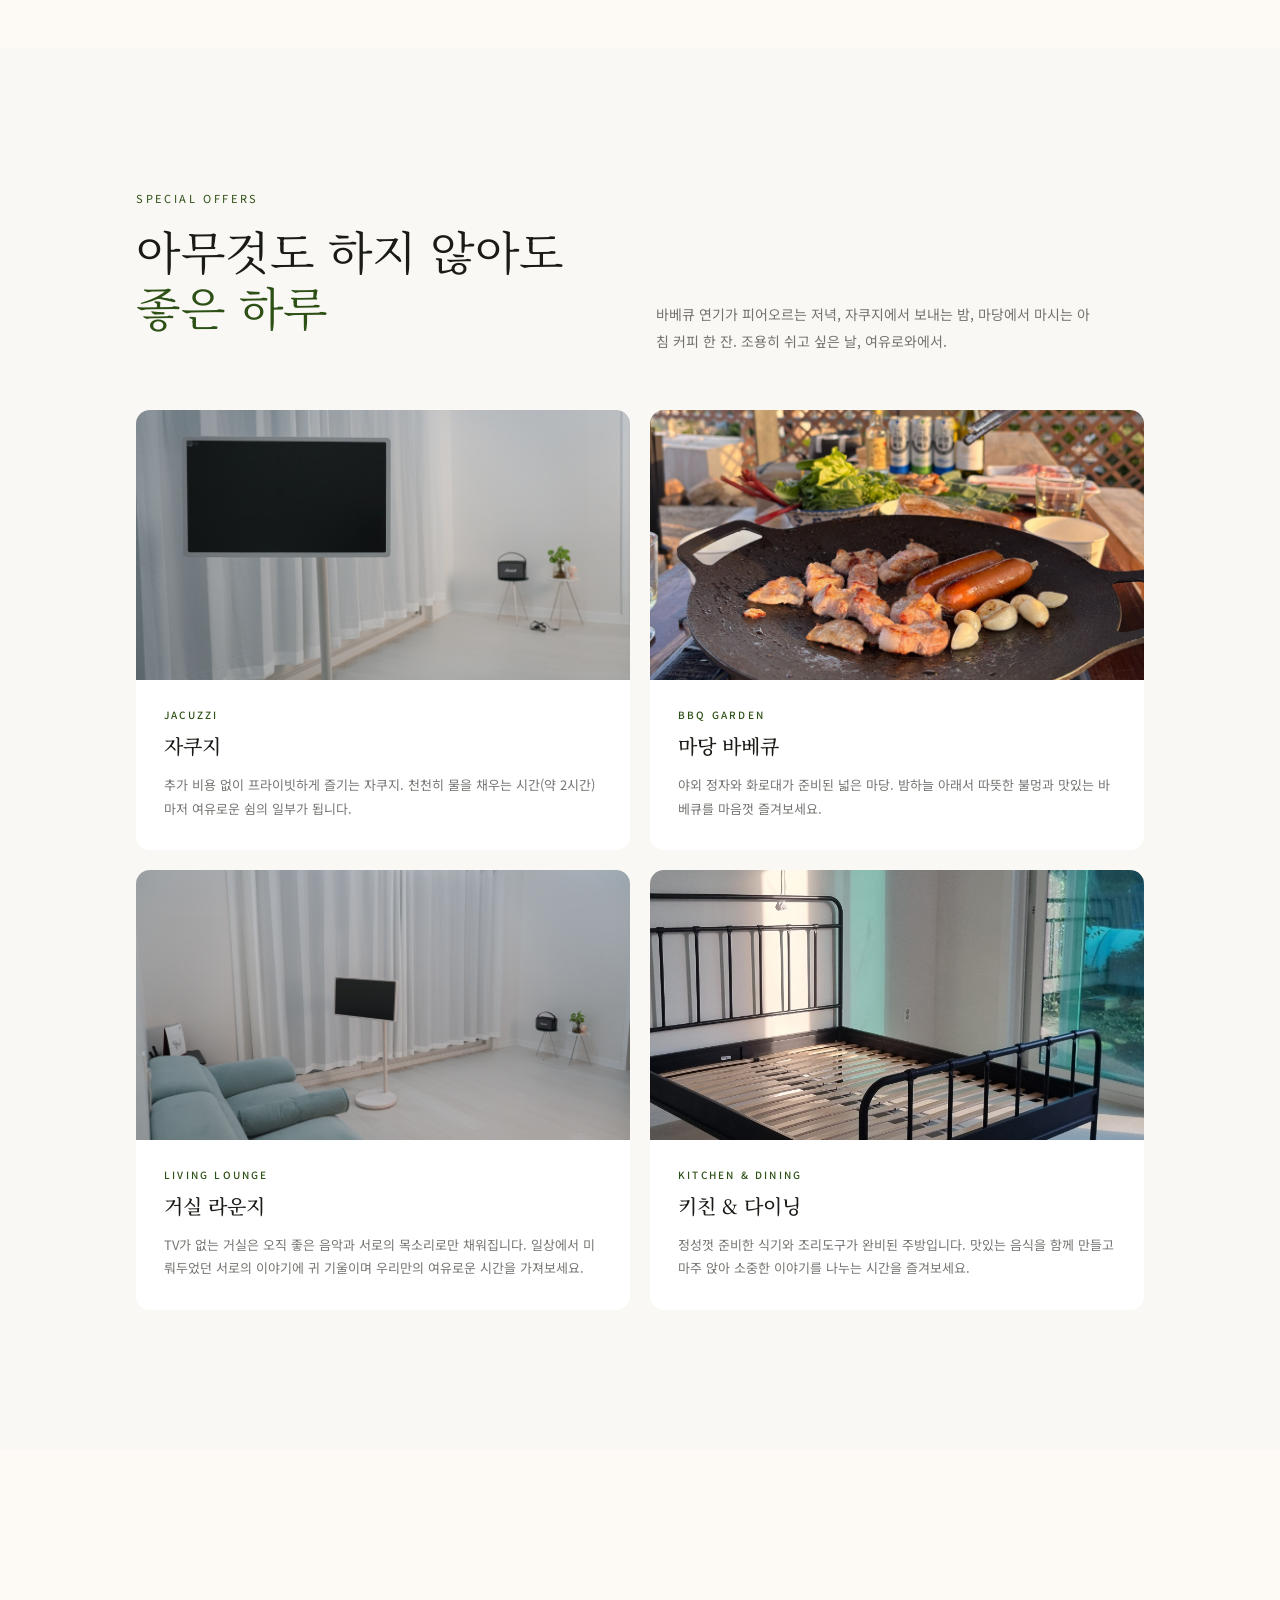
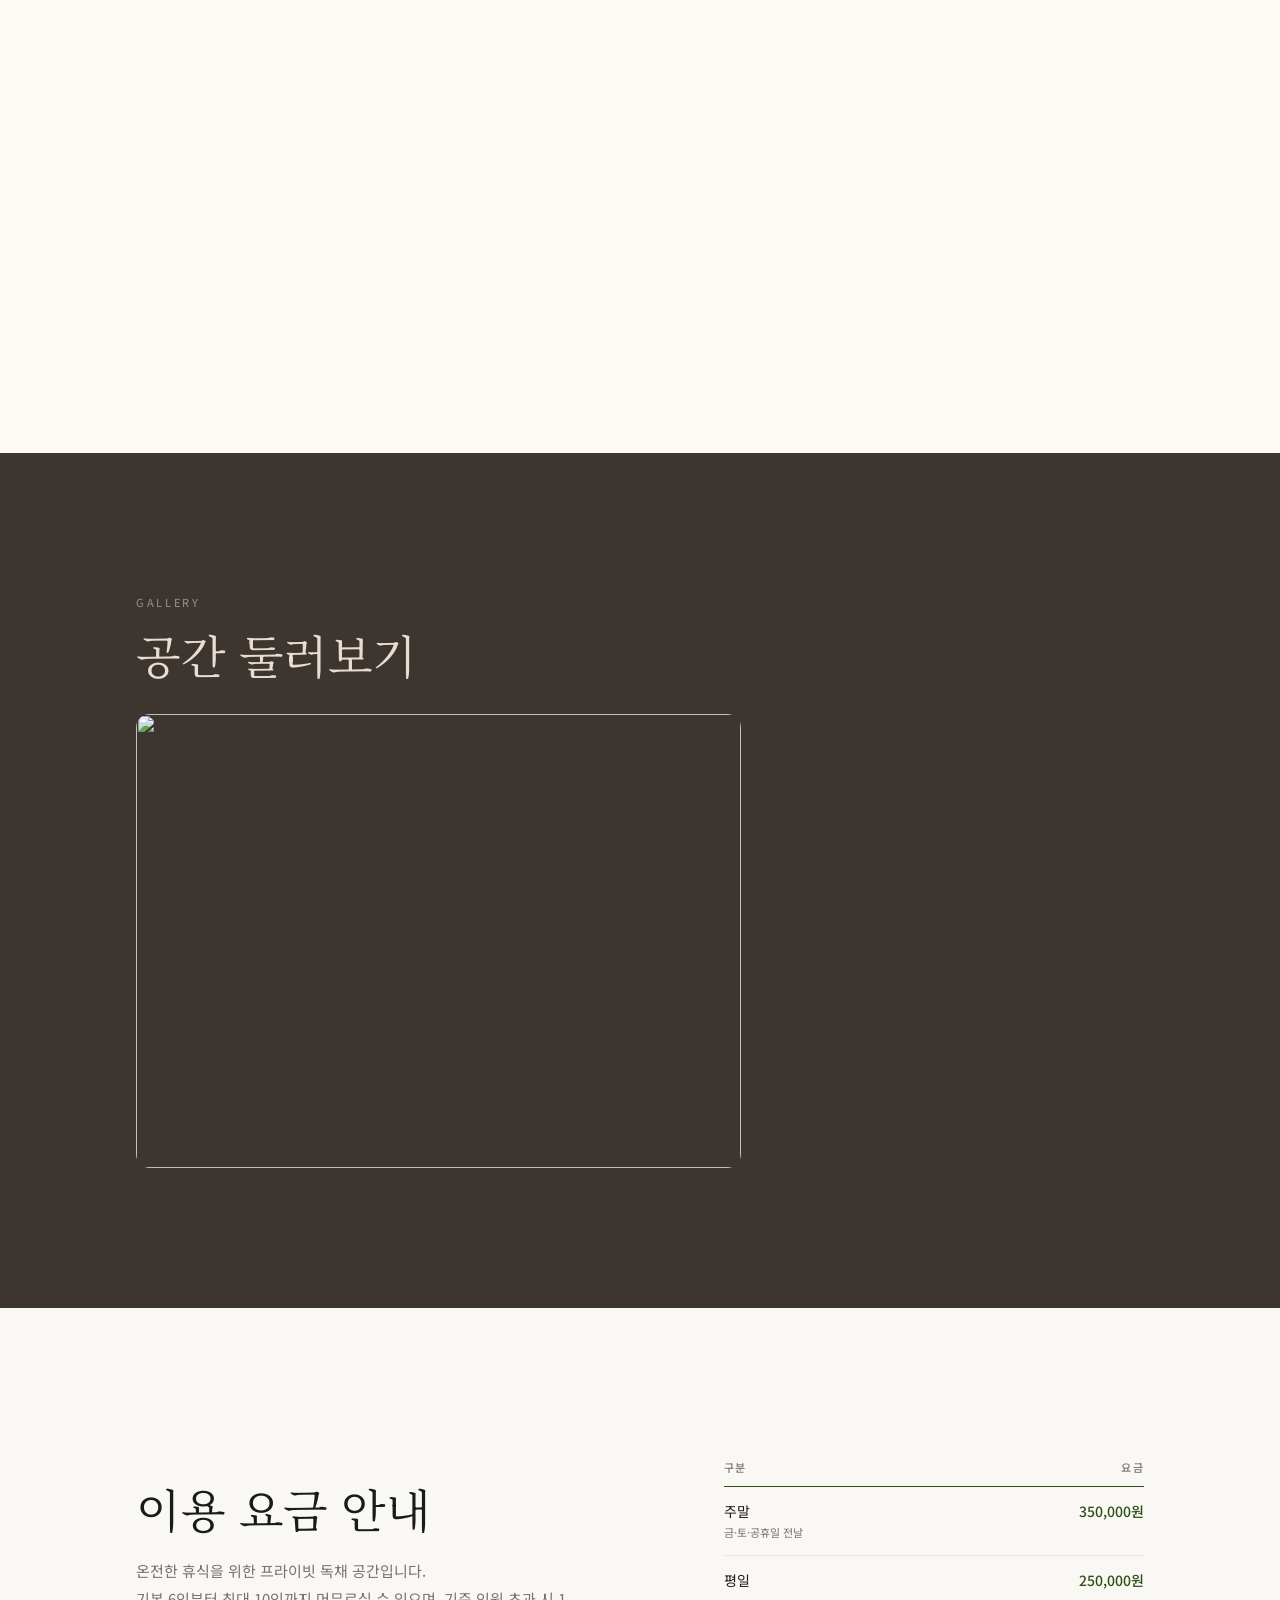
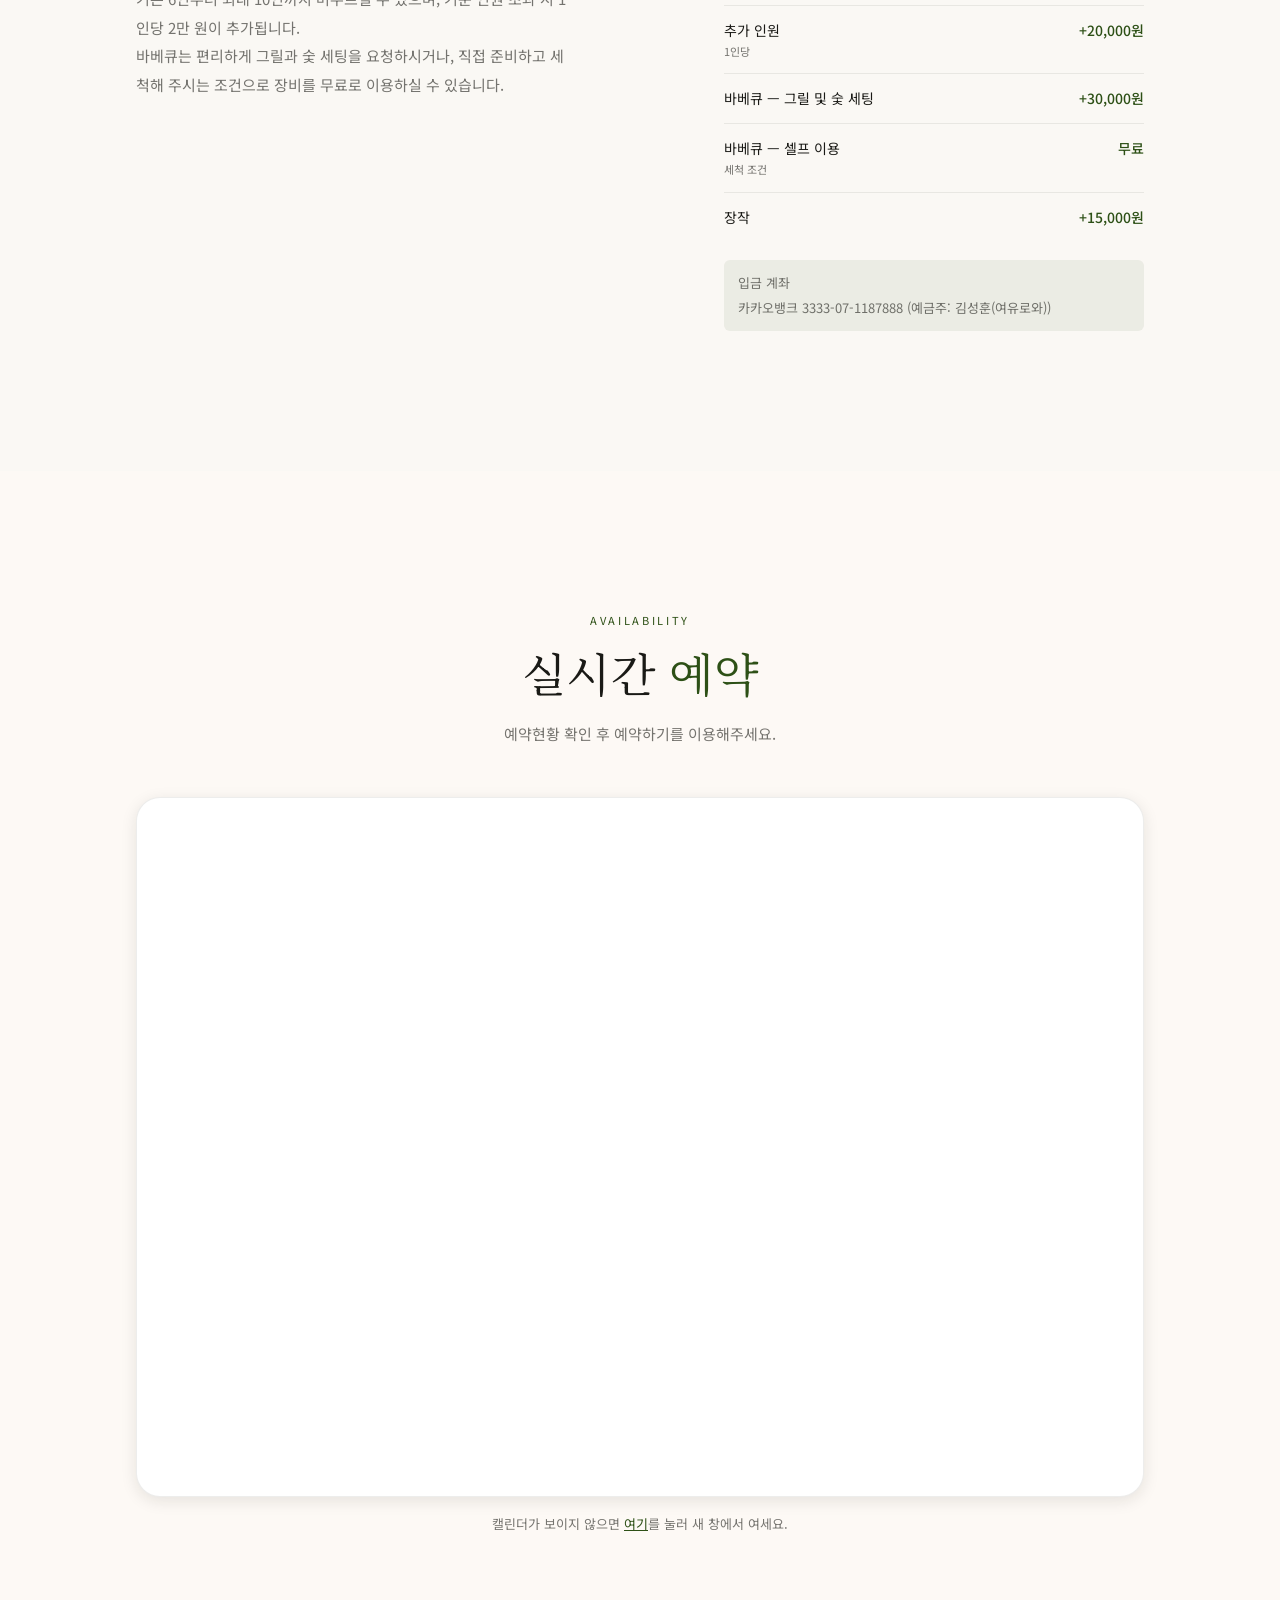
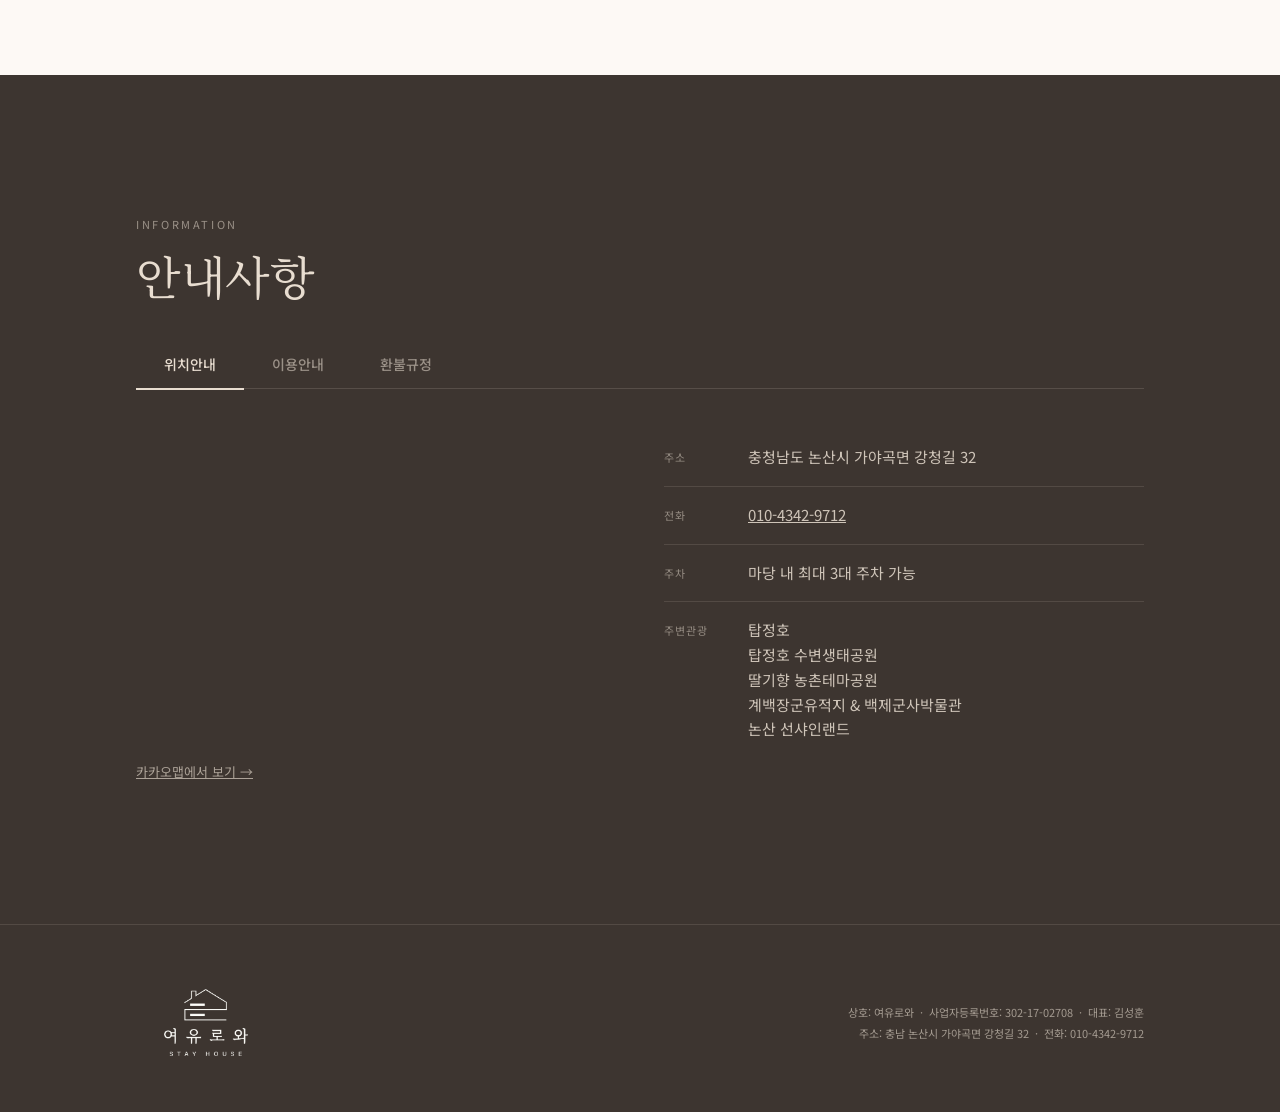
==== commit 1678ac67: "히어로 이미지 로딩 개선" ====
--- a/index.html
+++ b/index.html
@@ -693,30 +693,42 @@
         el.src = pub(rows[0].storage_path);
         if (rows[0].alt) el.alt = rows[0].alt;
       };
-      // Hero slideshow
+      // Hero slideshow — 로컬 hero.jpg 즉시 표시 후 Supabase 이미지로 페이드인 교체
       const heroSlides = document.getElementById('heroSlides');
       const heroRows = bySlot['hero'] || [];
       if (heroRows.length > 0 && heroSlides) {
-        heroSlides.innerHTML = '';
-        heroRows.forEach((r, i) => {
-          const img = document.createElement('img');
-          img.src = pub(r.storage_path);
-          img.alt = '';
-          img.setAttribute('aria-hidden', 'true');
-          img.className = 'hero__slide' + (i === 0 ? ' active' : '');
-          img.setAttribute('loading', i === 0 ? 'eager' : 'lazy');
-          img.onerror = () => { img.src = 'images/hero.jpg'; };
-          heroSlides.appendChild(img);
-        });
-        if (heroRows.length > 1) {
-          let cur = 0;
-          setInterval(() => {
-            const slides = heroSlides.querySelectorAll('.hero__slide');
-            slides[cur].classList.remove('active');
-            cur = (cur + 1) % slides.length;
-            slides[cur].classList.add('active');
-          }, 5000);
-        }
+        const preload = new Image();
+        preload.src = pub(heroRows[0].storage_path);
+        preload.onload = () => {
+          const fallback = heroSlides.querySelector('.hero__slide.active');
+          const newSlides = heroRows.map((r) => {
+            const img = document.createElement('img');
+            img.src = pub(r.storage_path);
+            img.alt = '';
+            img.setAttribute('aria-hidden', 'true');
+            img.className = 'hero__slide';
+            img.setAttribute('loading', 'lazy');
+            img.onerror = () => { img.src = 'images/hero.jpg'; };
+            heroSlides.appendChild(img);
+            return img;
+          });
+          requestAnimationFrame(() => {
+            if (fallback) fallback.classList.remove('active');
+            newSlides[0].classList.add('active');
+            setTimeout(() => { if (fallback) fallback.remove(); }, 1300);
+          });
+          if (heroRows.length > 1) {
+            let cur = 0;
+            setTimeout(() => {
+              setInterval(() => {
+                const slides = heroSlides.querySelectorAll('.hero__slide');
+                slides[cur].classList.remove('active');
+                cur = (cur + 1) % slides.length;
+                slides[cur].classList.add('active');
+              }, 5000);
+            }, 1300);
+          }
+        };
       }
       replaceImg('exterior', 'exteriorImg');
 
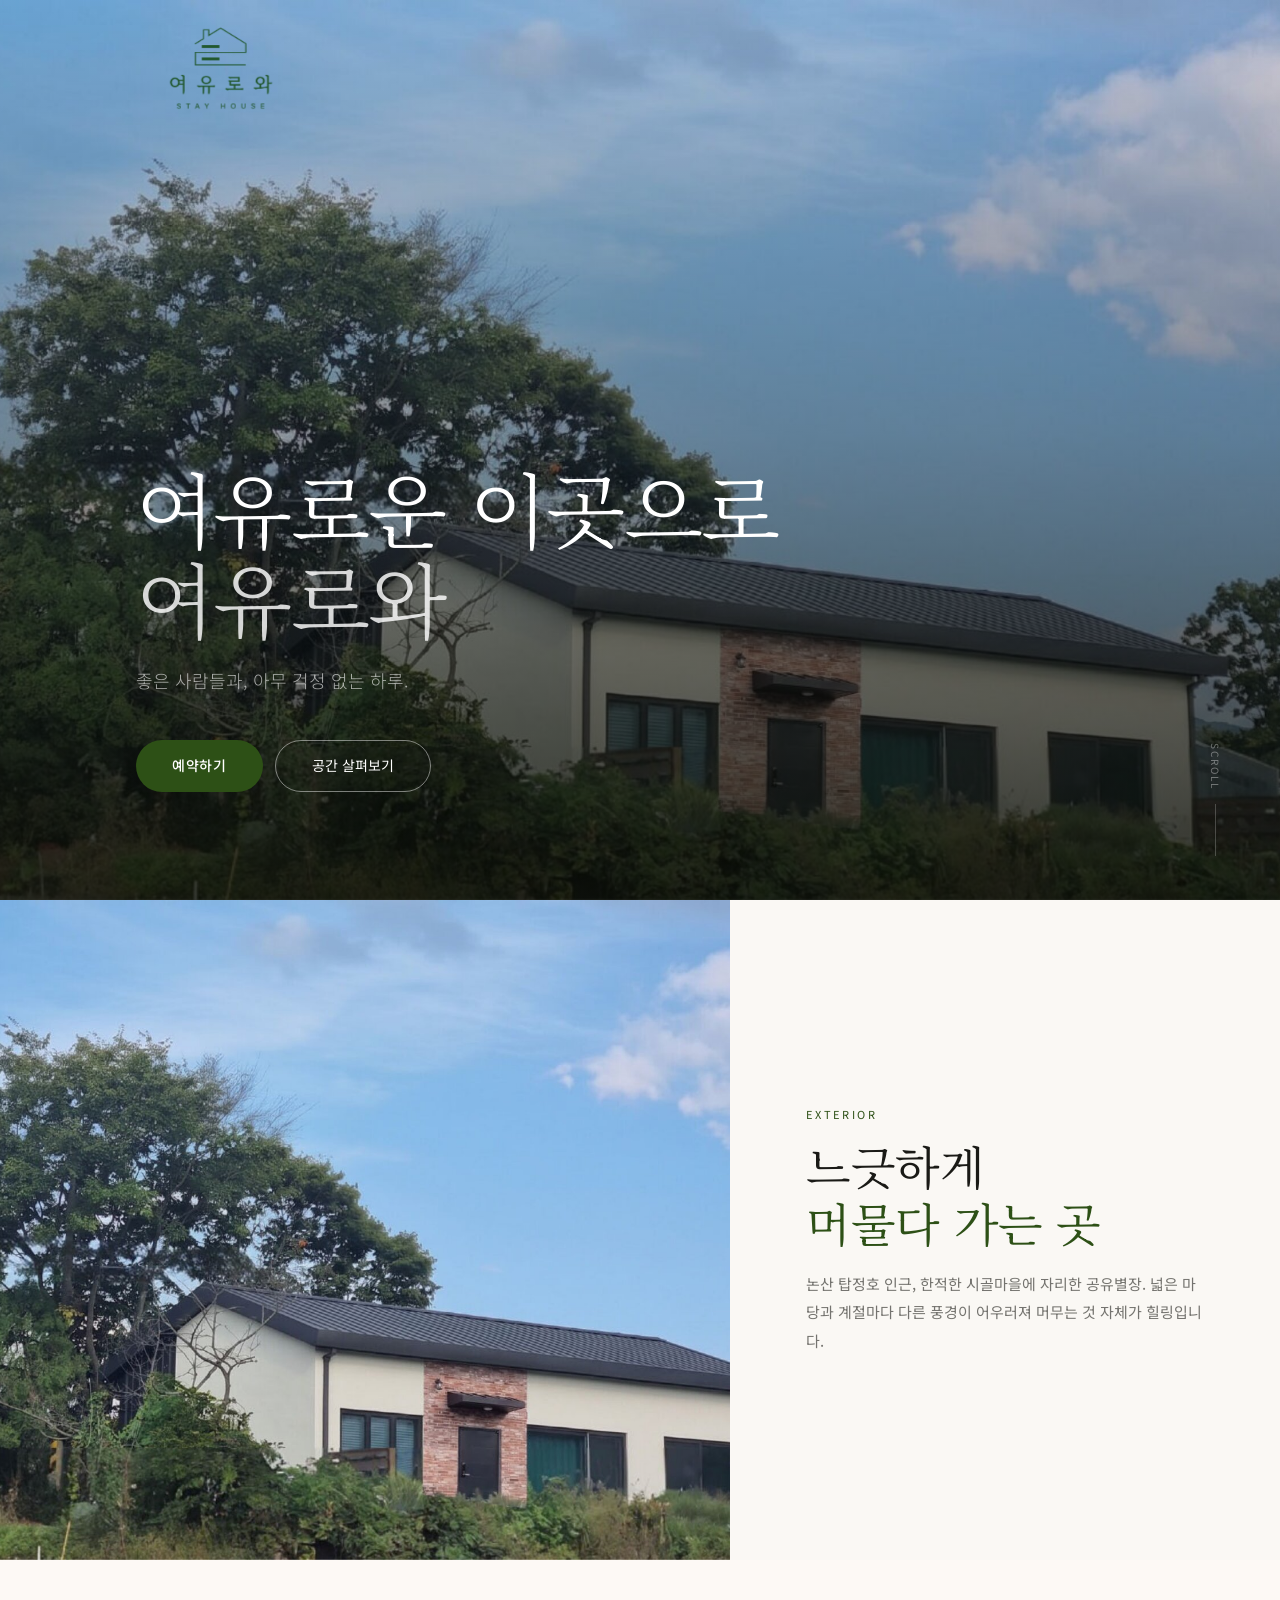
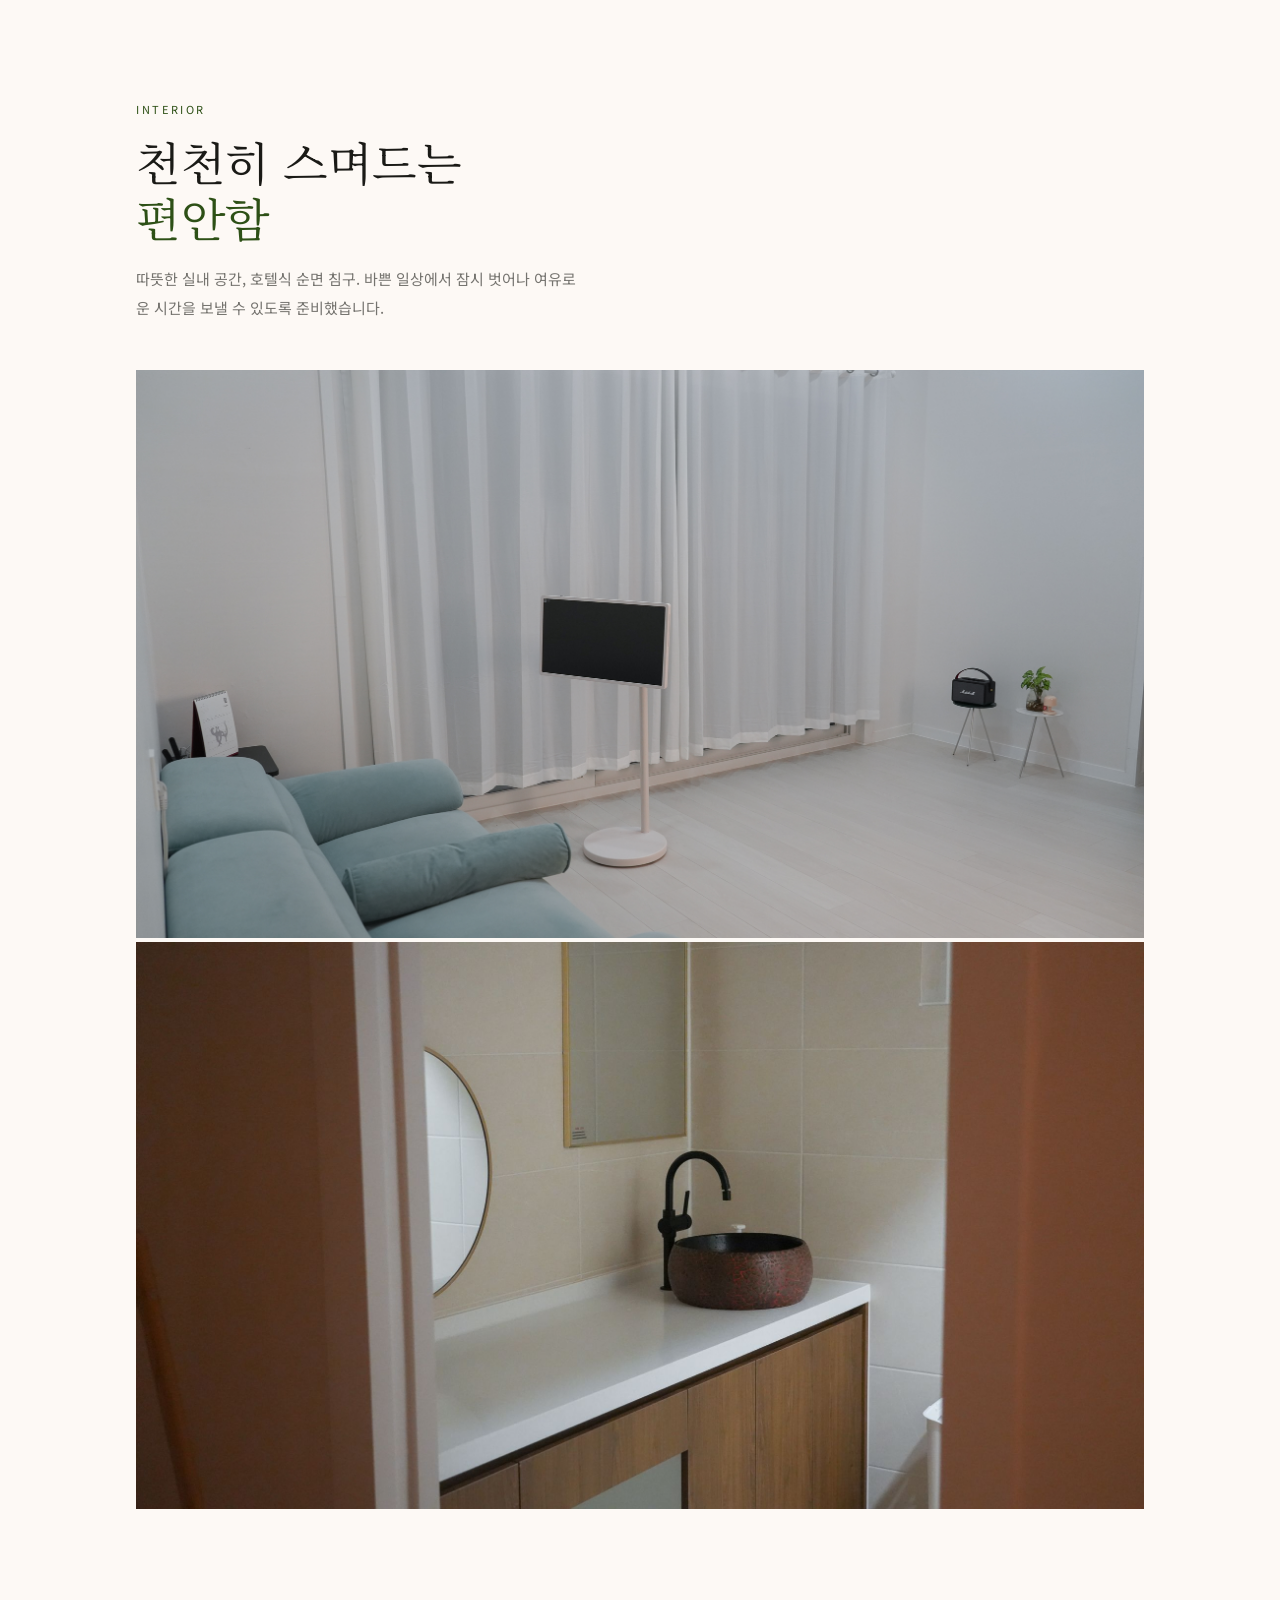
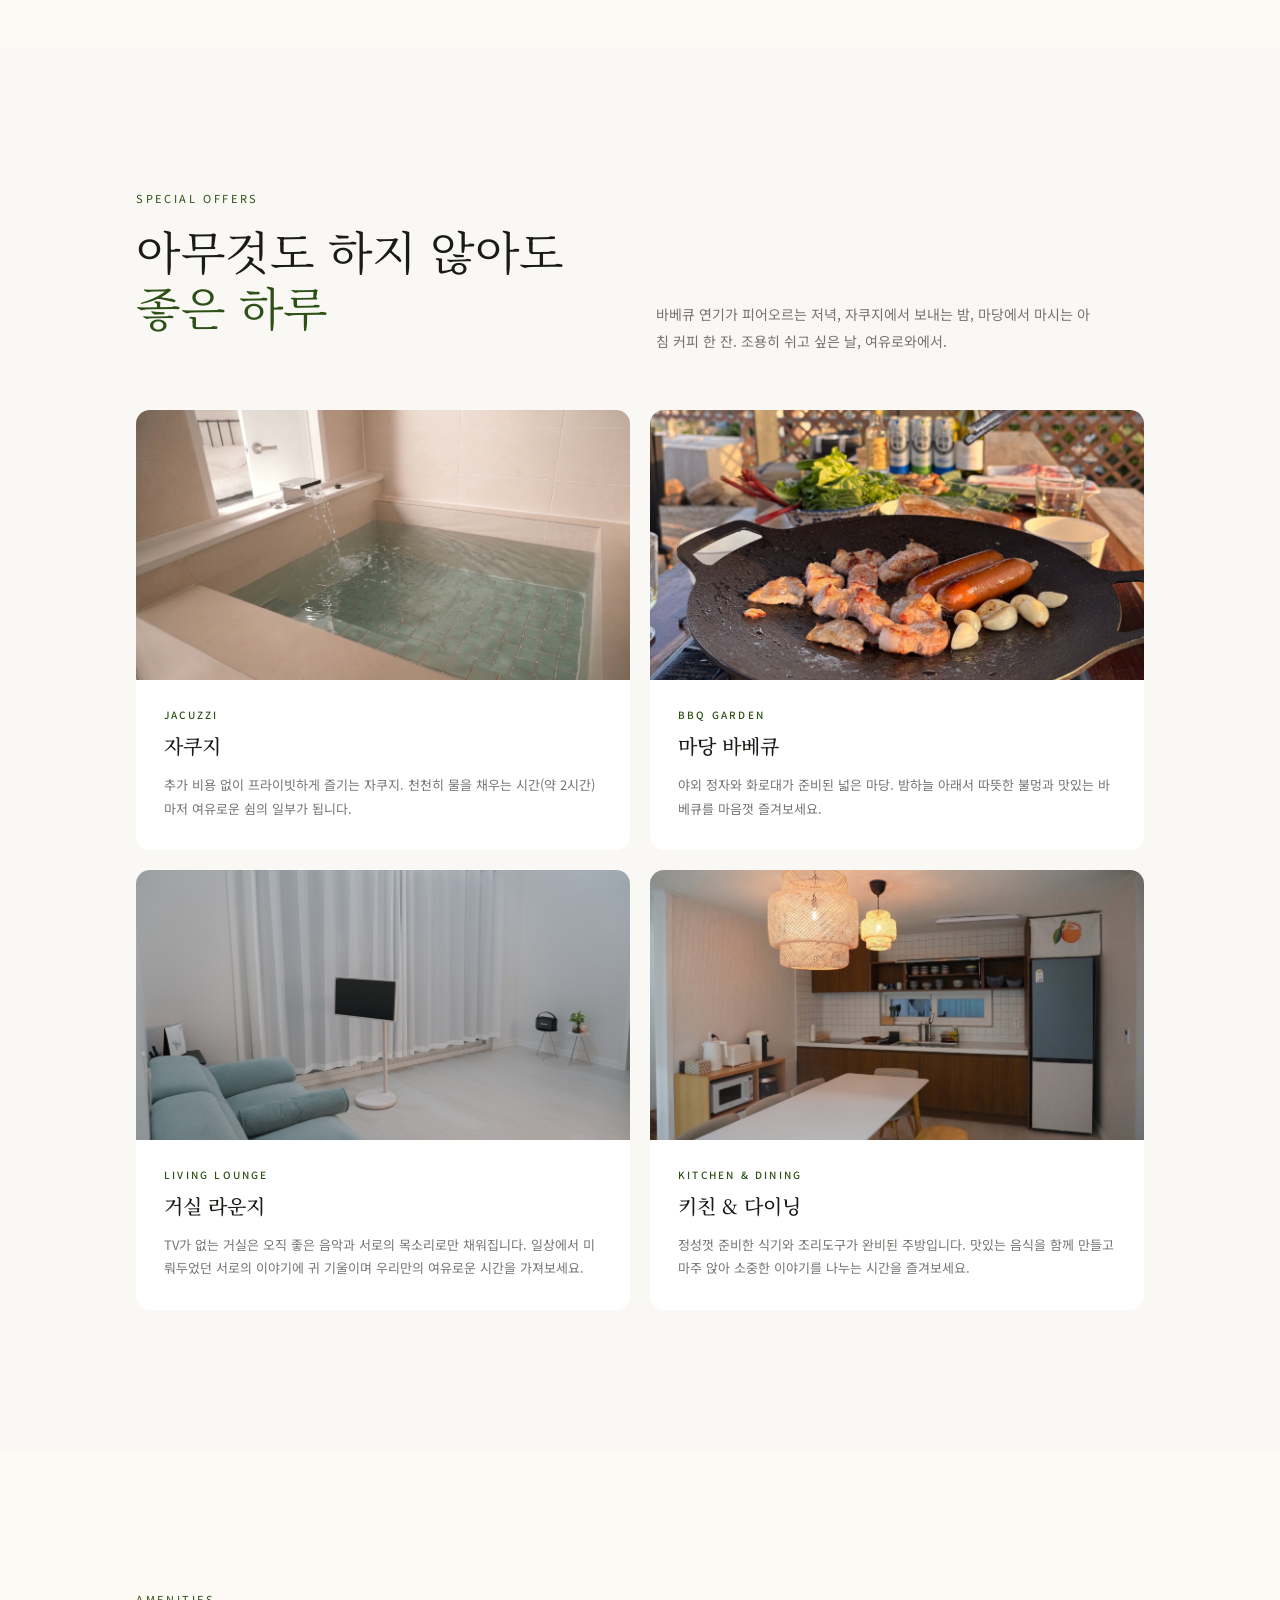
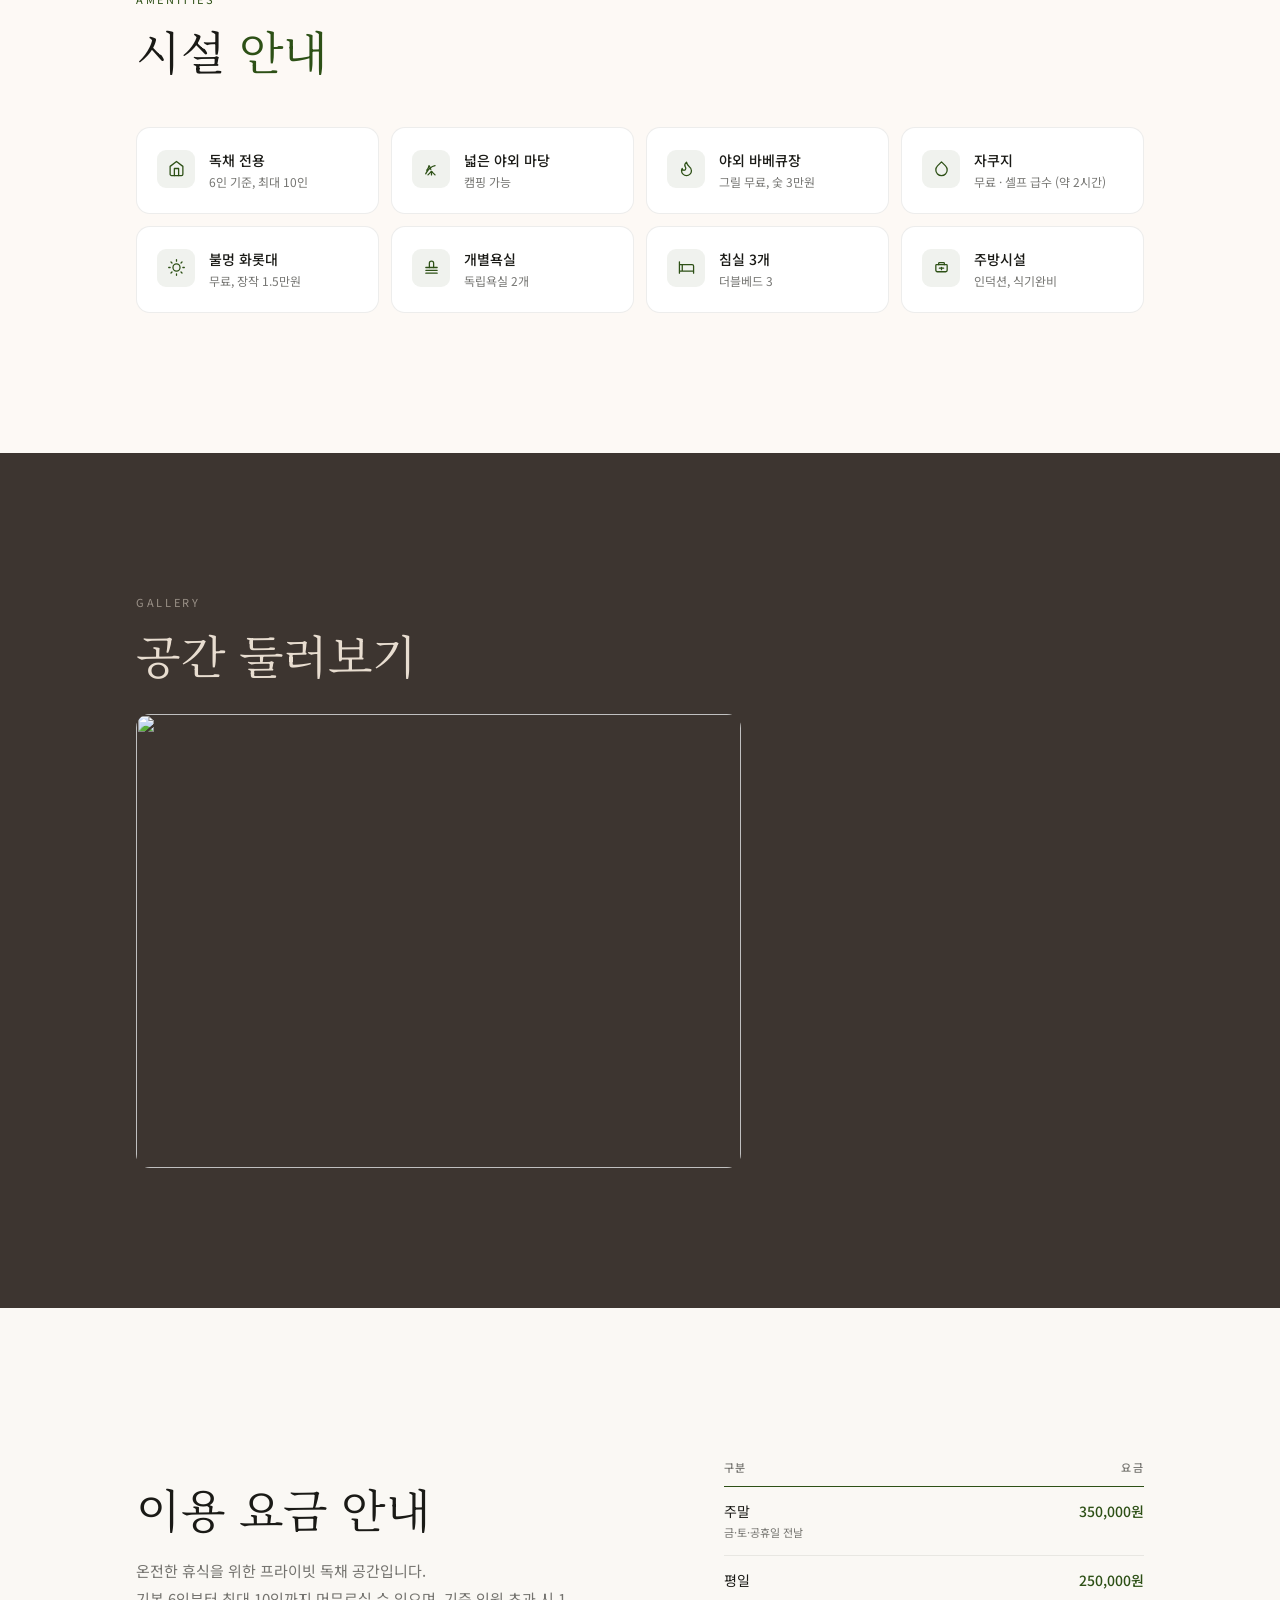
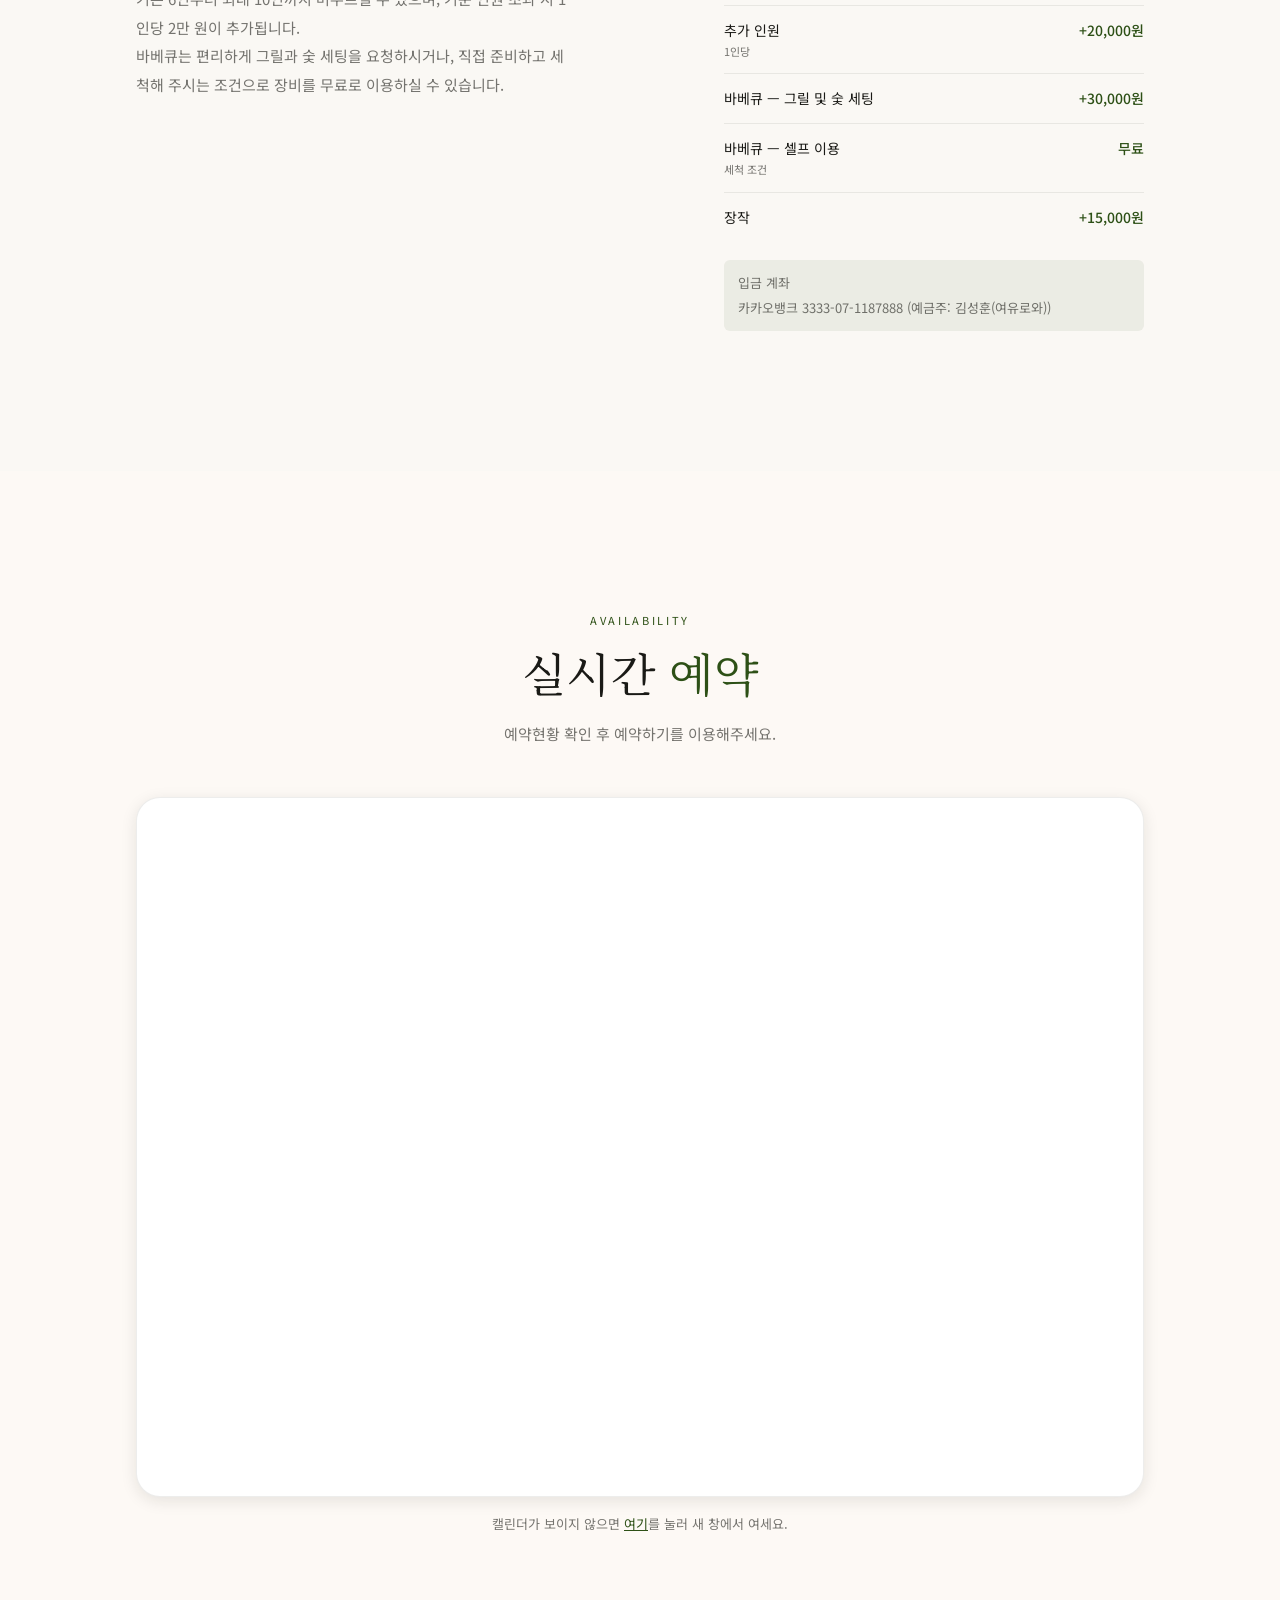
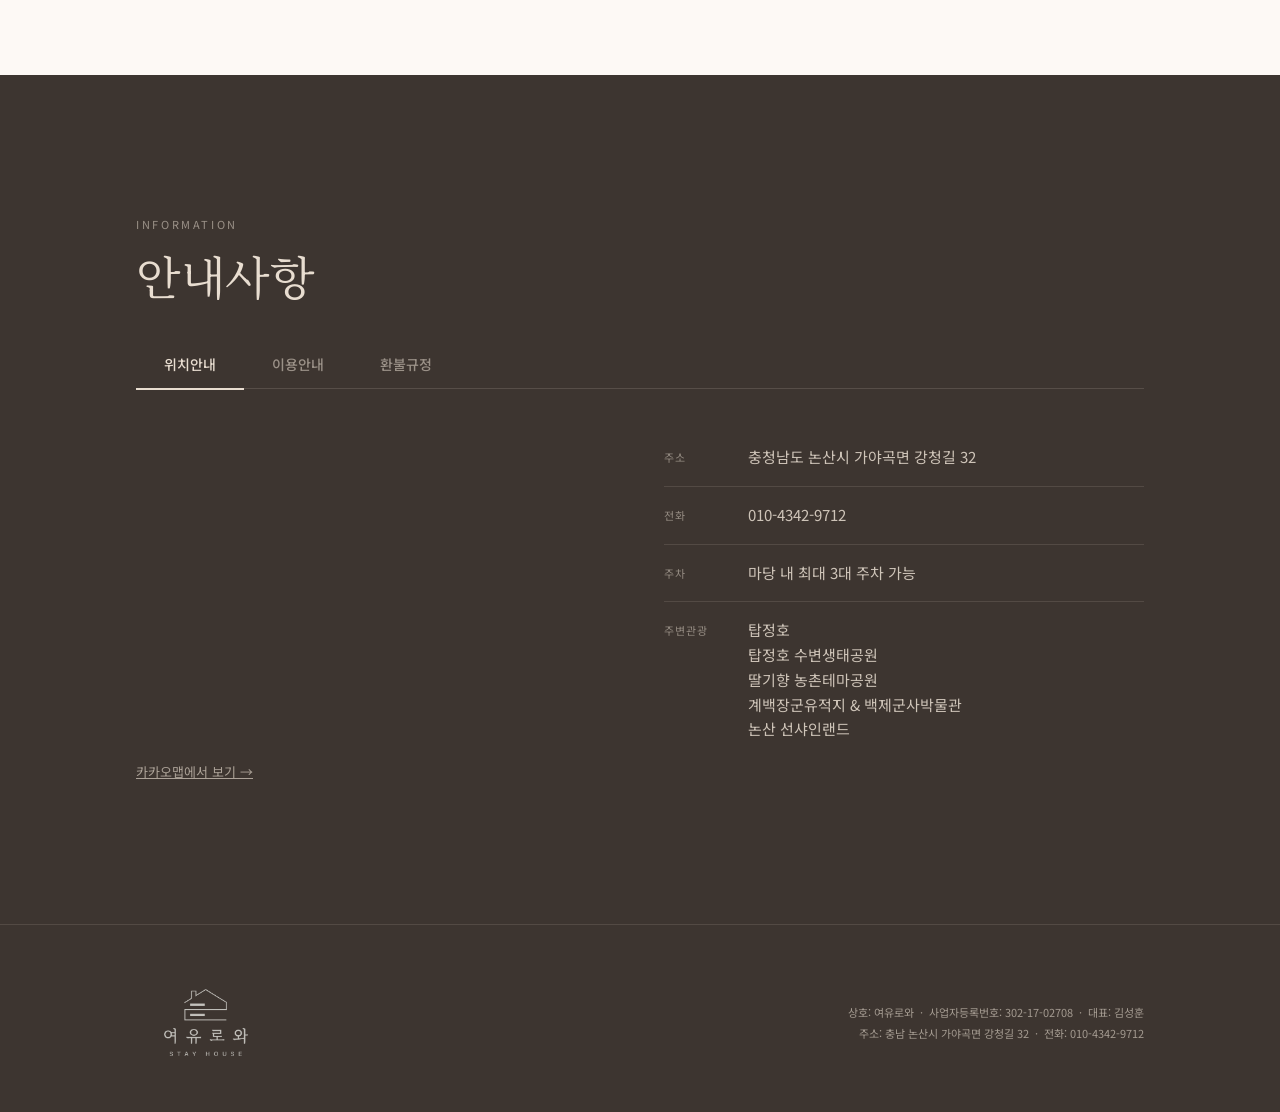
==== commit b13c3233: "전화번호 링크 제거 및 푸터 로고 컬러 조정" ====
--- a/index.html
+++ b/index.html
@@ -245,7 +245,7 @@
     .info .refund-none { color: #ff9999 !important; }
     .footer__info { color: rgba(232,221,208,0.80); }
     .footer__biz { color: rgba(232,221,208,0.6); }
-    .footer__brand img { opacity: 1; filter: brightness(0) invert(1) sepia(0.25); }
+    .footer__brand img { opacity: 1; filter: brightness(0) invert(1) sepia(1) saturate(0.3) hue-rotate(10deg) opacity(0.7); }
 
     /* REVEAL */
     @media (prefers-reduced-motion: no-preference) {
@@ -585,7 +585,7 @@
             </div>
             <dl>
               <div class="loc-row"><dt>주소</dt><dd>충청남도 논산시 가야곡면 강청길 32</dd></div>
-              <div class="loc-row"><dt>전화</dt><dd><a href="tel:01043429712" style="color:inherit;">010-4342-9712</a></dd></div>
+              <div class="loc-row"><dt>전화</dt><dd>010-4342-9712</dd></div>
               <div class="loc-row"><dt>주차</dt><dd>마당 내 최대 3대 주차 가능</dd></div>
               <div class="loc-row"><dt>주변관광</dt><dd>탑정호<br>탑정호 수변생태공원<br>딸기향 농촌테마공원<br>계백장군유적지 &amp; 백제군사박물관<br>논산 선샤인랜드</dd></div>
             </dl>
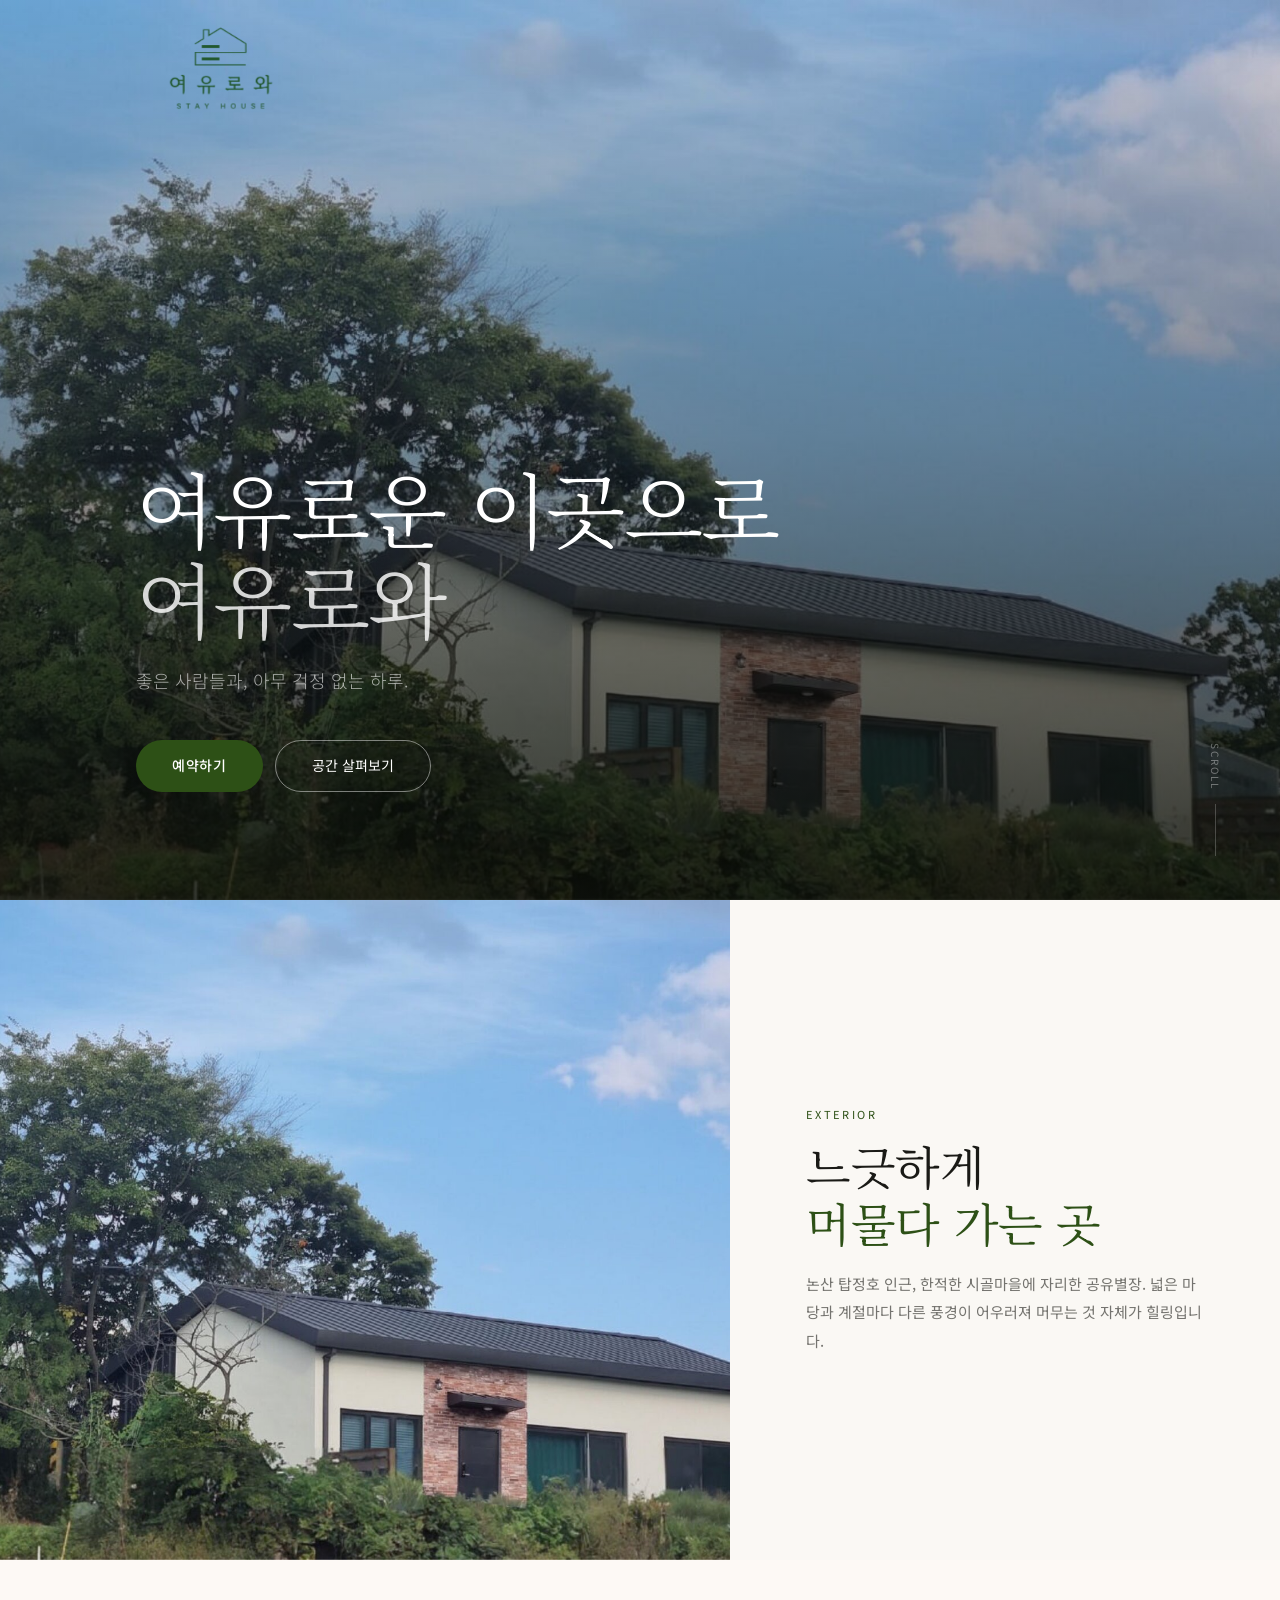
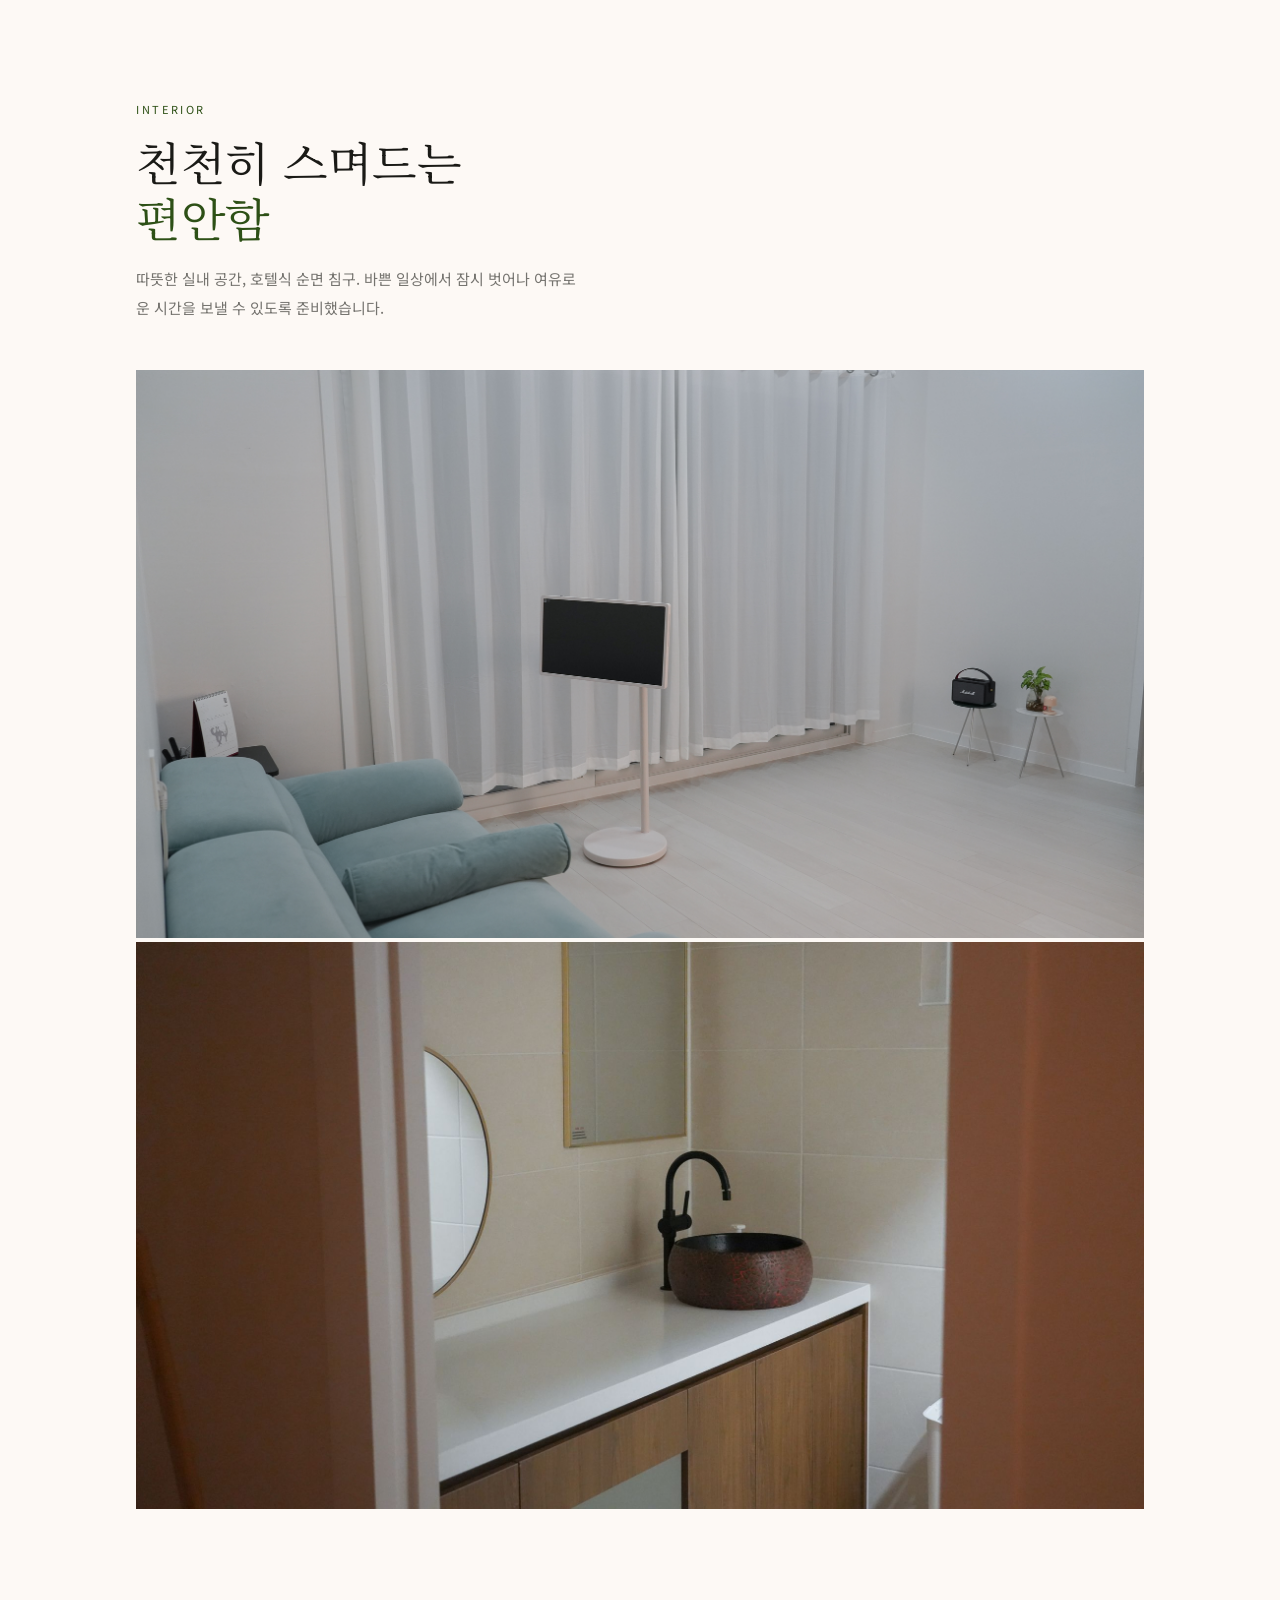
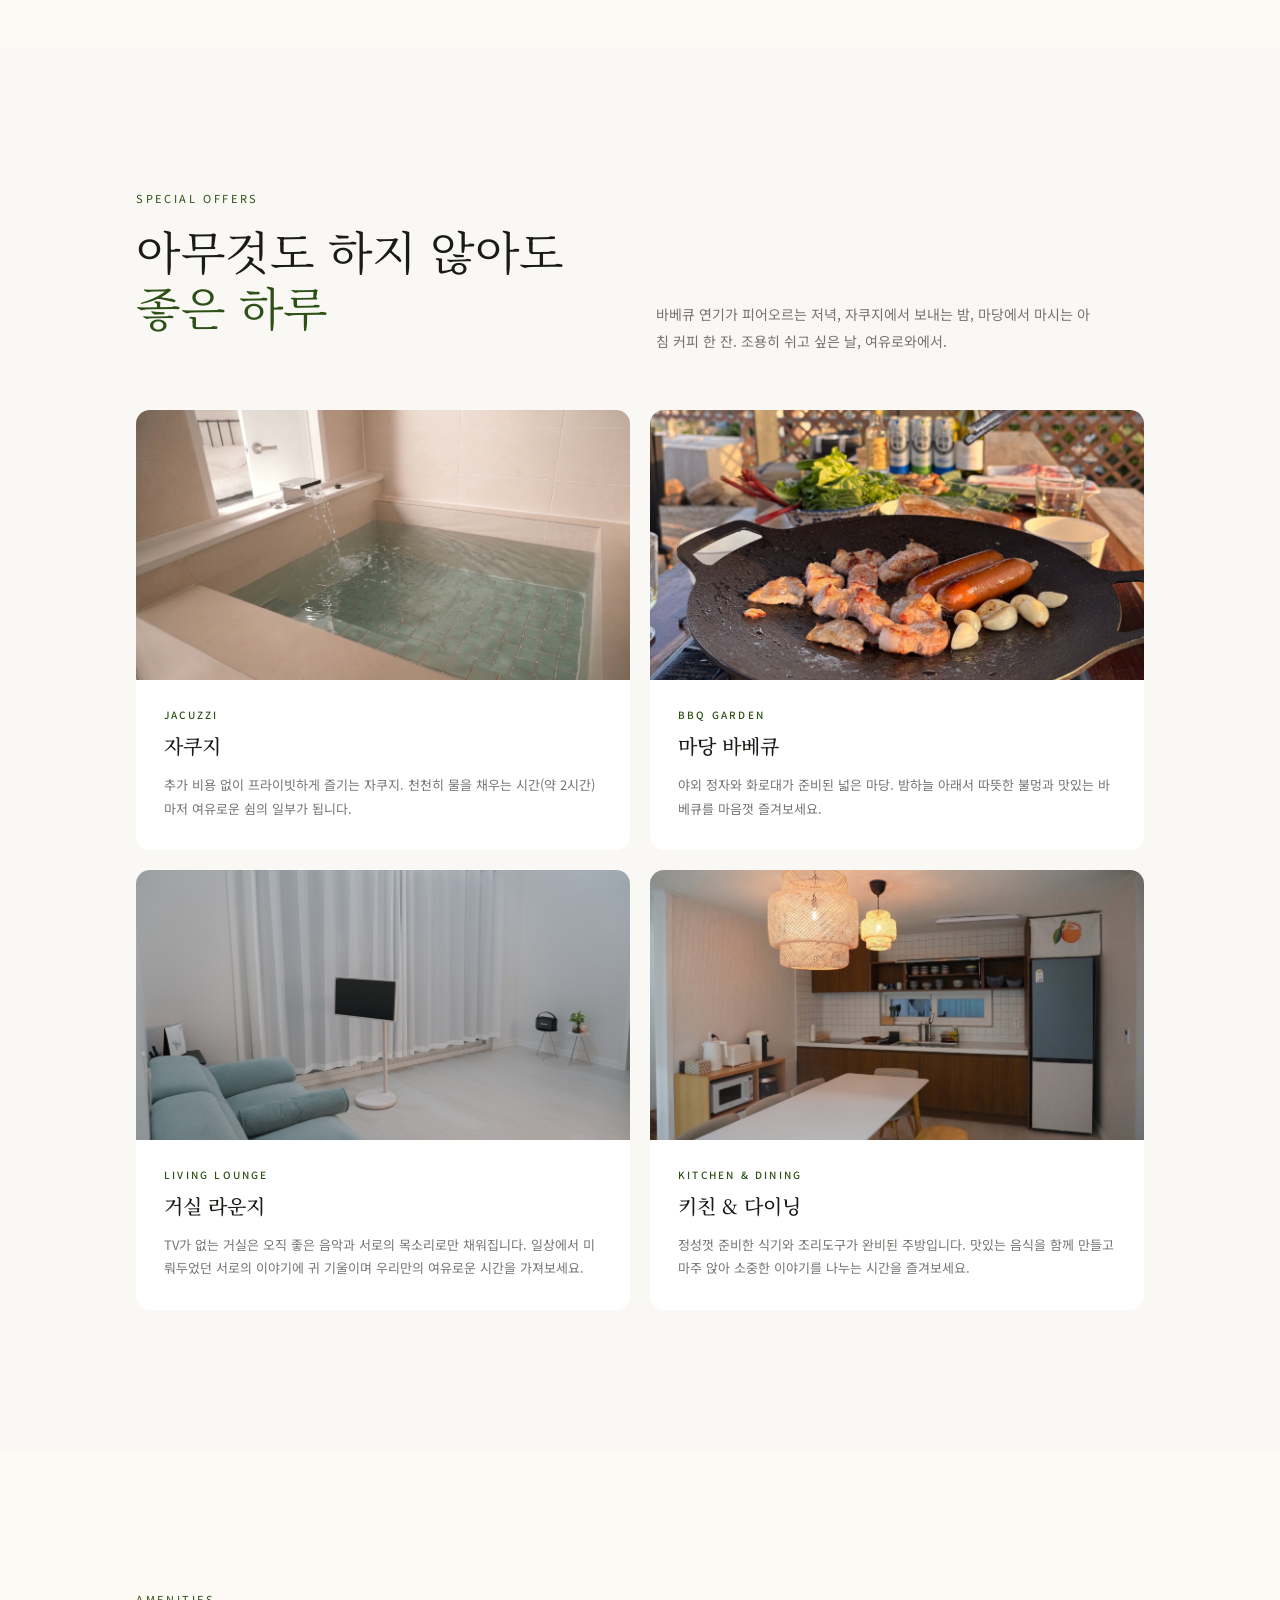
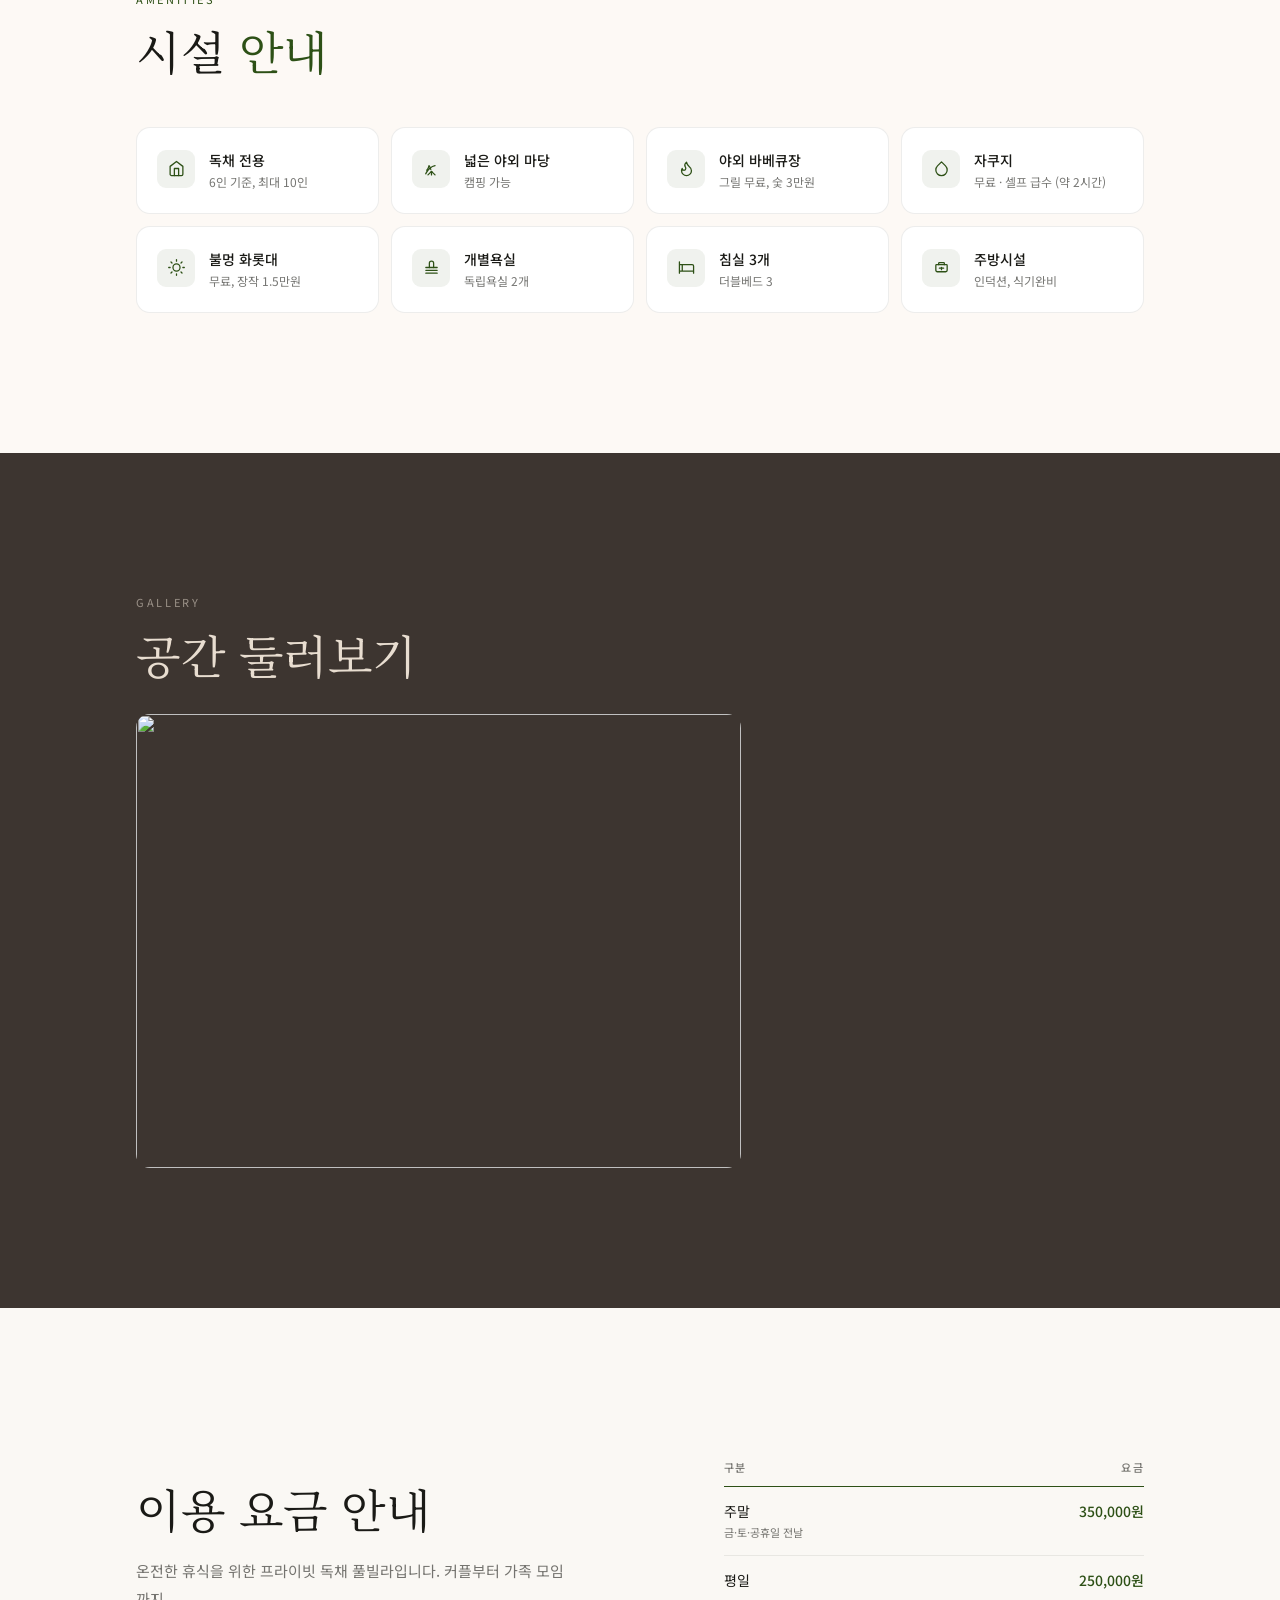
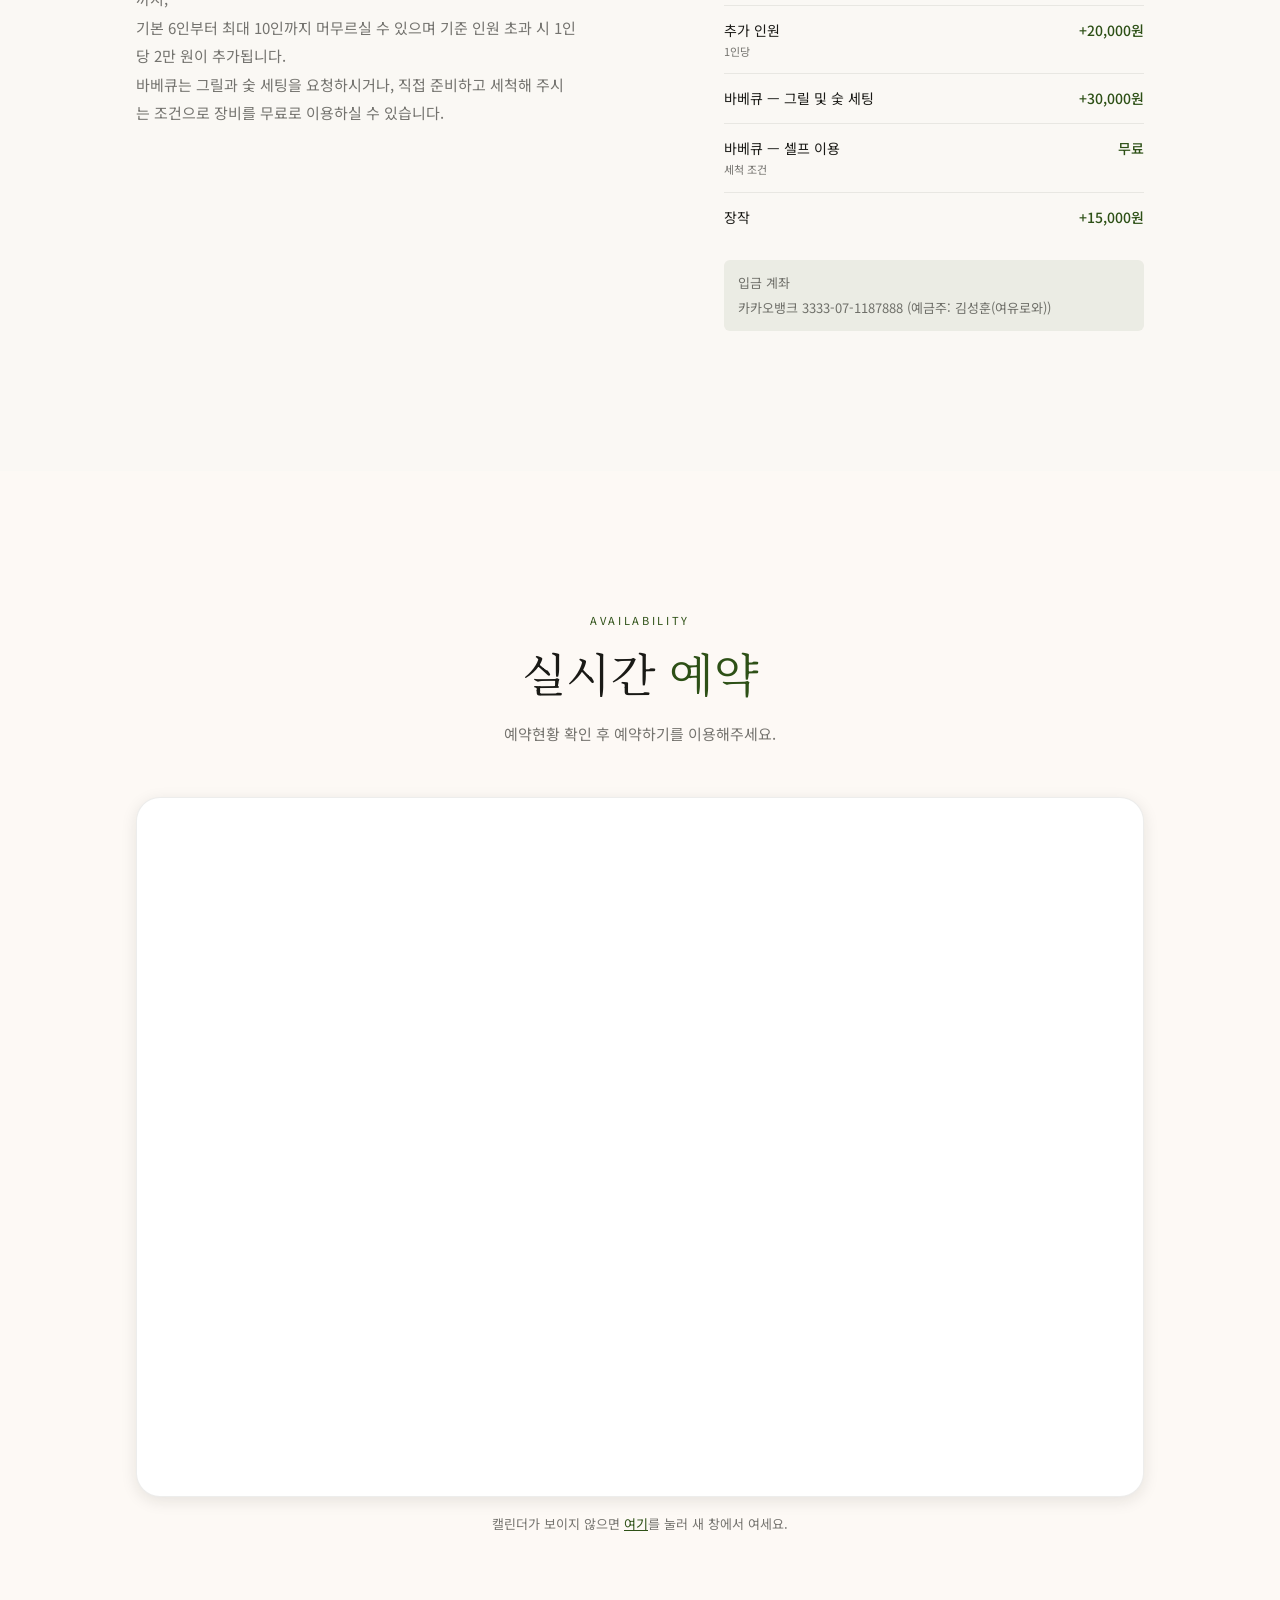
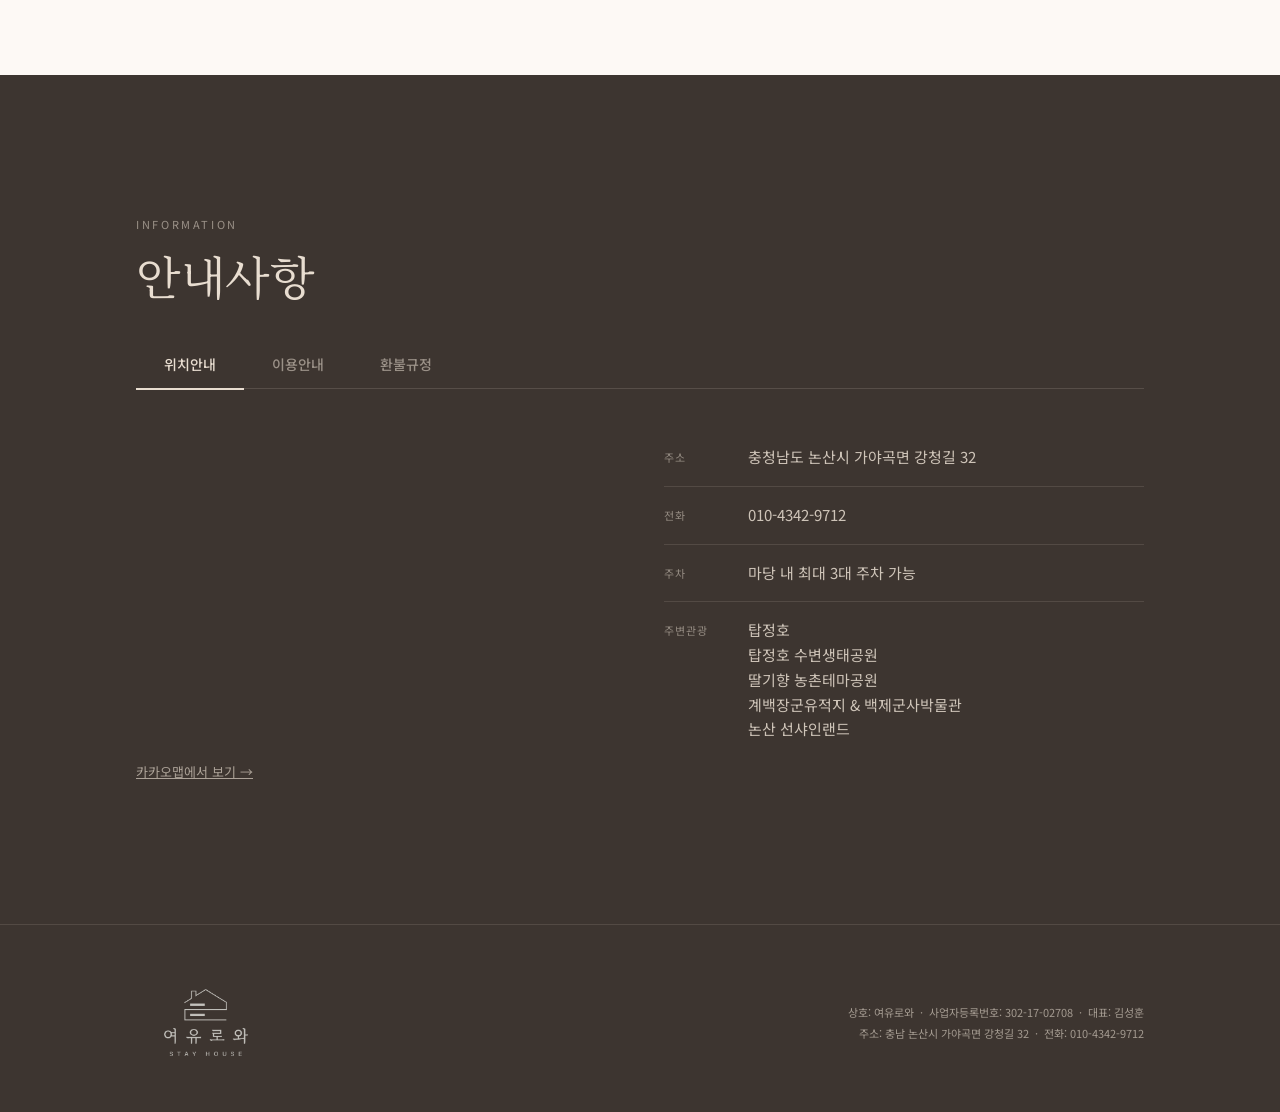
==== commit 1faf04dd: "요금 섹션: 소개 문구 수정 (독채 풀빌라, 커플·가족 추가)" ====
--- a/index.html
+++ b/index.html
@@ -3,8 +3,8 @@
 <head>
   <meta charset="UTF-8">
   <meta name="viewport" content="width=device-width, initial-scale=1.0">
-  <title>여유로와 — 충남 논산 프라이빗 별장 펜션</title>
-  <meta name="description" content="충남 논산 가야곡면의 프라이빗 별장 펜션. 자쿠지, 바베큐, 다락방. 6인 기준 주말 36만원.">
+  <title>여유로와 | 충남 논산 프라이빗 독채 풀빌라</title>
+  <meta name="description" content="충청남도 논산 가야곡면의 프라이빗 독채 풀빌라. 자연 속 완전한 여유를 경험하세요. 바비큐, 수영장, 스파 완비. 커플·가족 여행 추천.">
   <link rel="preconnect" href="https://fonts.googleapis.com">
   <link rel="preconnect" href="https://fonts.gstatic.com" crossorigin>
   <link rel="stylesheet" href="https://fonts.googleapis.com/css2?family=Playfair+Display:ital,wght@0,400;0,600;1,400&family=Noto+Serif+KR:wght@300;400;500&family=Noto+Sans+KR:wght@300;400;500&display=swap">
@@ -293,6 +293,48 @@
       .nav__logo img { height: 64px; }
     }
   </style>
+
+  <meta name="keywords" content="논산 풀빌라, 논산 독채펜션, 충남 풀빌라, 논산 커플펜션, 논산 가족펜션, 가야곡 펜션, 여유로와">
+  <meta name="robots" content="index, follow">
+
+  <link rel="canonical" href="https://yeoyu.co.kr/">
+
+  <meta property="og:type" content="website">
+  <meta property="og:title" content="여유로와 | 충남 논산 프라이빗 독채 풀빌라">
+  <meta property="og:description" content="충청남도 논산 가야곡면의 프라이빗 독채 풀빌라. 자연 속 완전한 여유를 경험하세요.">
+  <meta property="og:url" content="https://yeoyu.co.kr/">
+  <meta property="og:image" content="https://yeoyu.co.kr/images/hero.jpg">
+  <meta property="og:locale" content="ko_KR">
+  <meta property="og:site_name" content="여유로와">
+
+  <meta name="naver-site-verification" content="c232c1dc9b7770d5b0d2561b1d79c5ec0ff6234e">
+  <meta name="google-site-verification" content="DrXbup3JhquFpkd2qvQu_y_6cUrx8lWV7mdAFXtHKdE">
+
+  <script type="application/ld+json">
+{
+  "@context": "https://schema.org",
+  "@type": "LodgingBusiness",
+  "name": "여유로와",
+  "description": "충청남도 논산 가야곡면의 프라이빗 독채 풀빌라. 바비큐, 수영장, 스파 완비.",
+  "url": "https://yeoyu.co.kr",
+  "address": {
+    "@type": "PostalAddress",
+    "streetAddress": "가야곡면 강청길 32",
+    "addressLocality": "논산시",
+    "addressRegion": "충청남도",
+    "postalCode": "",
+    "addressCountry": "KR"
+  },
+  "image": "https://yeoyu.co.kr/images/hero.jpg",
+  "priceRange": "₩₩₩",
+  "amenityFeature": [
+    {"@type": "LocationFeatureSpecification", "name": "수영장", "value": true},
+    {"@type": "LocationFeatureSpecification", "name": "바비큐", "value": true},
+    {"@type": "LocationFeatureSpecification", "name": "스파", "value": true},
+    {"@type": "LocationFeatureSpecification", "name": "독채", "value": true}
+  ]
+}
+  </script>
 </head>
 <body>
   <a href="#main" class="skip-link">본문으로 바로가기</a>
@@ -499,9 +541,9 @@
             <span class="en-label reveal">Pricing</span>
             <h2 class="section-heading reveal reveal-delay-1" id="pricing-title">이용 요금 안내</h2>
             <p class="section-body reveal reveal-delay-2">
-              온전한 휴식을 위한 프라이빗 독채 공간입니다.<br>
-              기본 6인부터 최대 10인까지 머무르실 수 있으며, 기준 인원 초과 시 1인당 2만 원이 추가됩니다.<br>
-              바베큐는 편리하게 그릴과 숯 세팅을 요청하시거나, 직접 준비하고 세척해 주시는 조건으로 장비를 무료로 이용하실 수 있습니다.
+              온전한 휴식을 위한 프라이빗 독채 풀빌라입니다. 커플부터 가족 모임까지,<br>
+              기본 6인부터 최대 10인까지 머무르실 수 있으며 기준 인원 초과 시 1인당 2만 원이 추가됩니다.<br>
+              바베큐는 그릴과 숯 세팅을 요청하시거나, 직접 준비하고 세척해 주시는 조건으로 장비를 무료로 이용하실 수 있습니다.
             </p>
           </div>
           <div class="reveal reveal-delay-1">
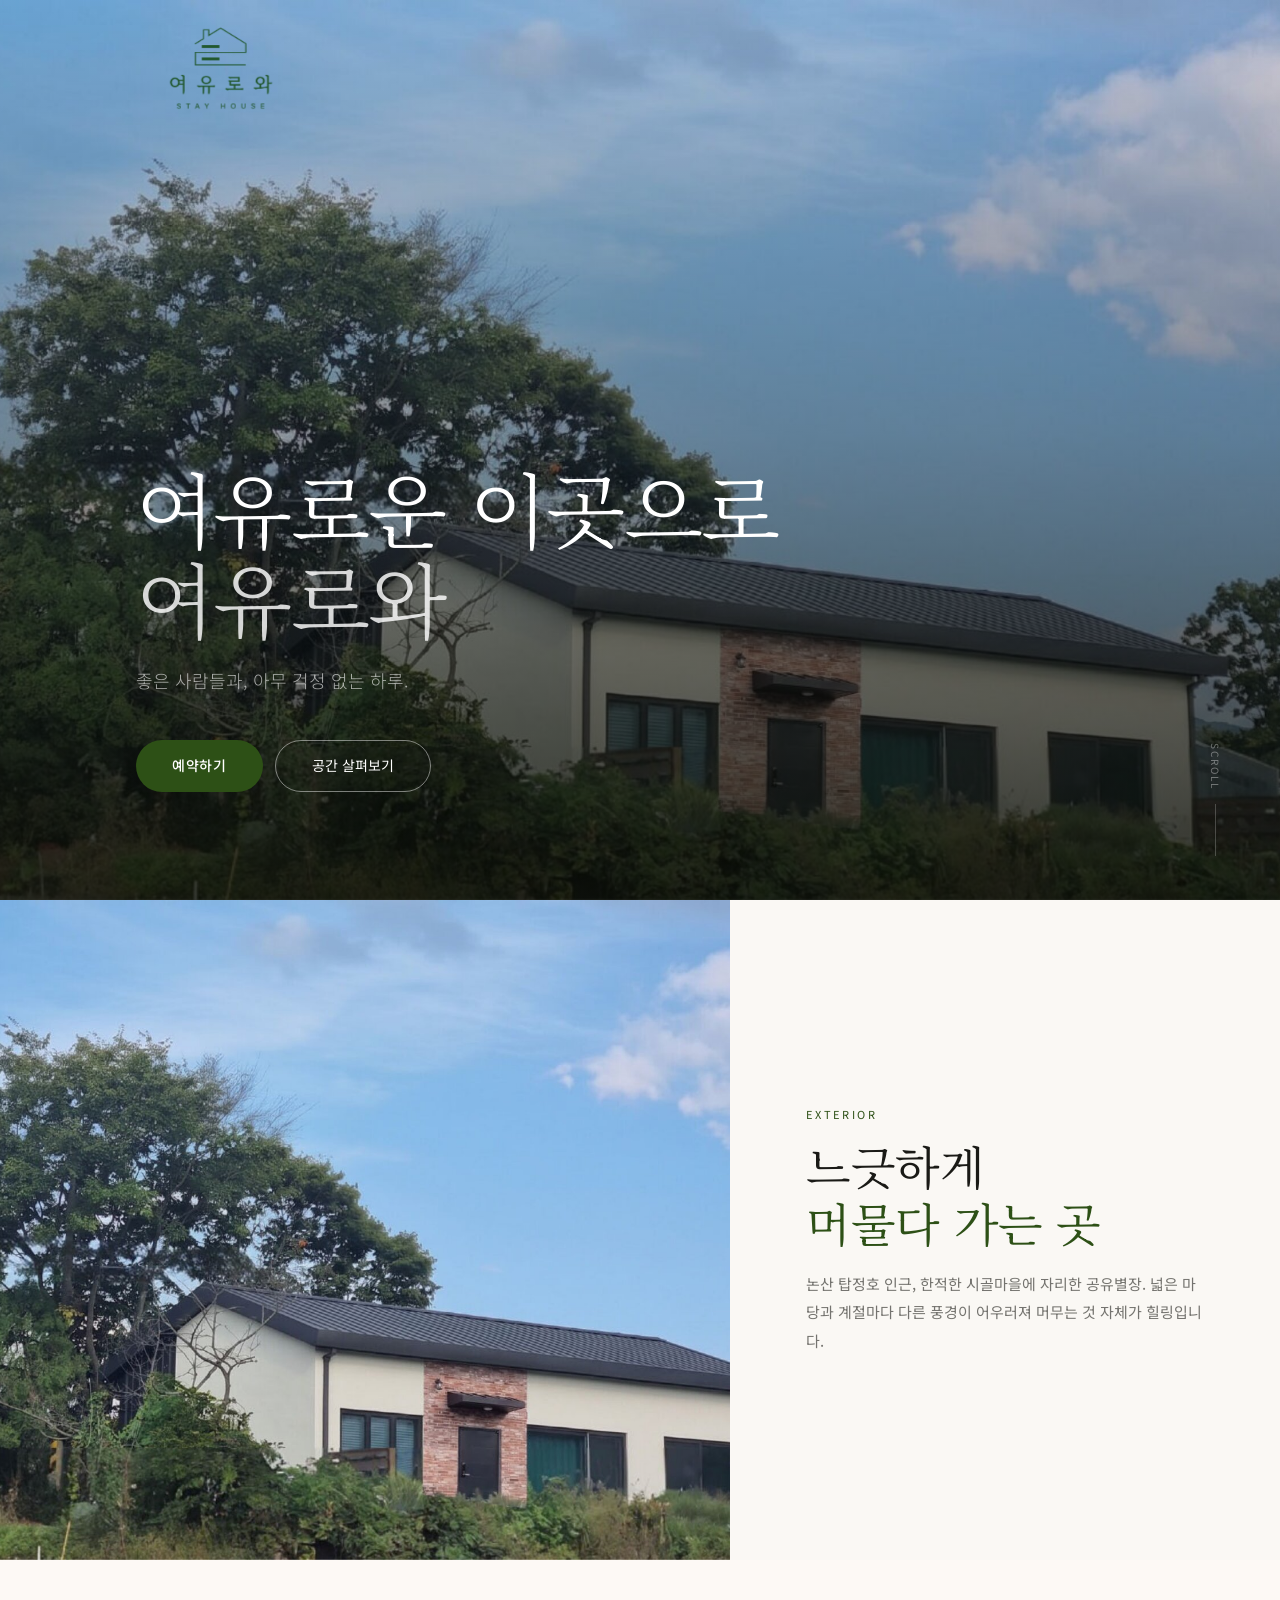
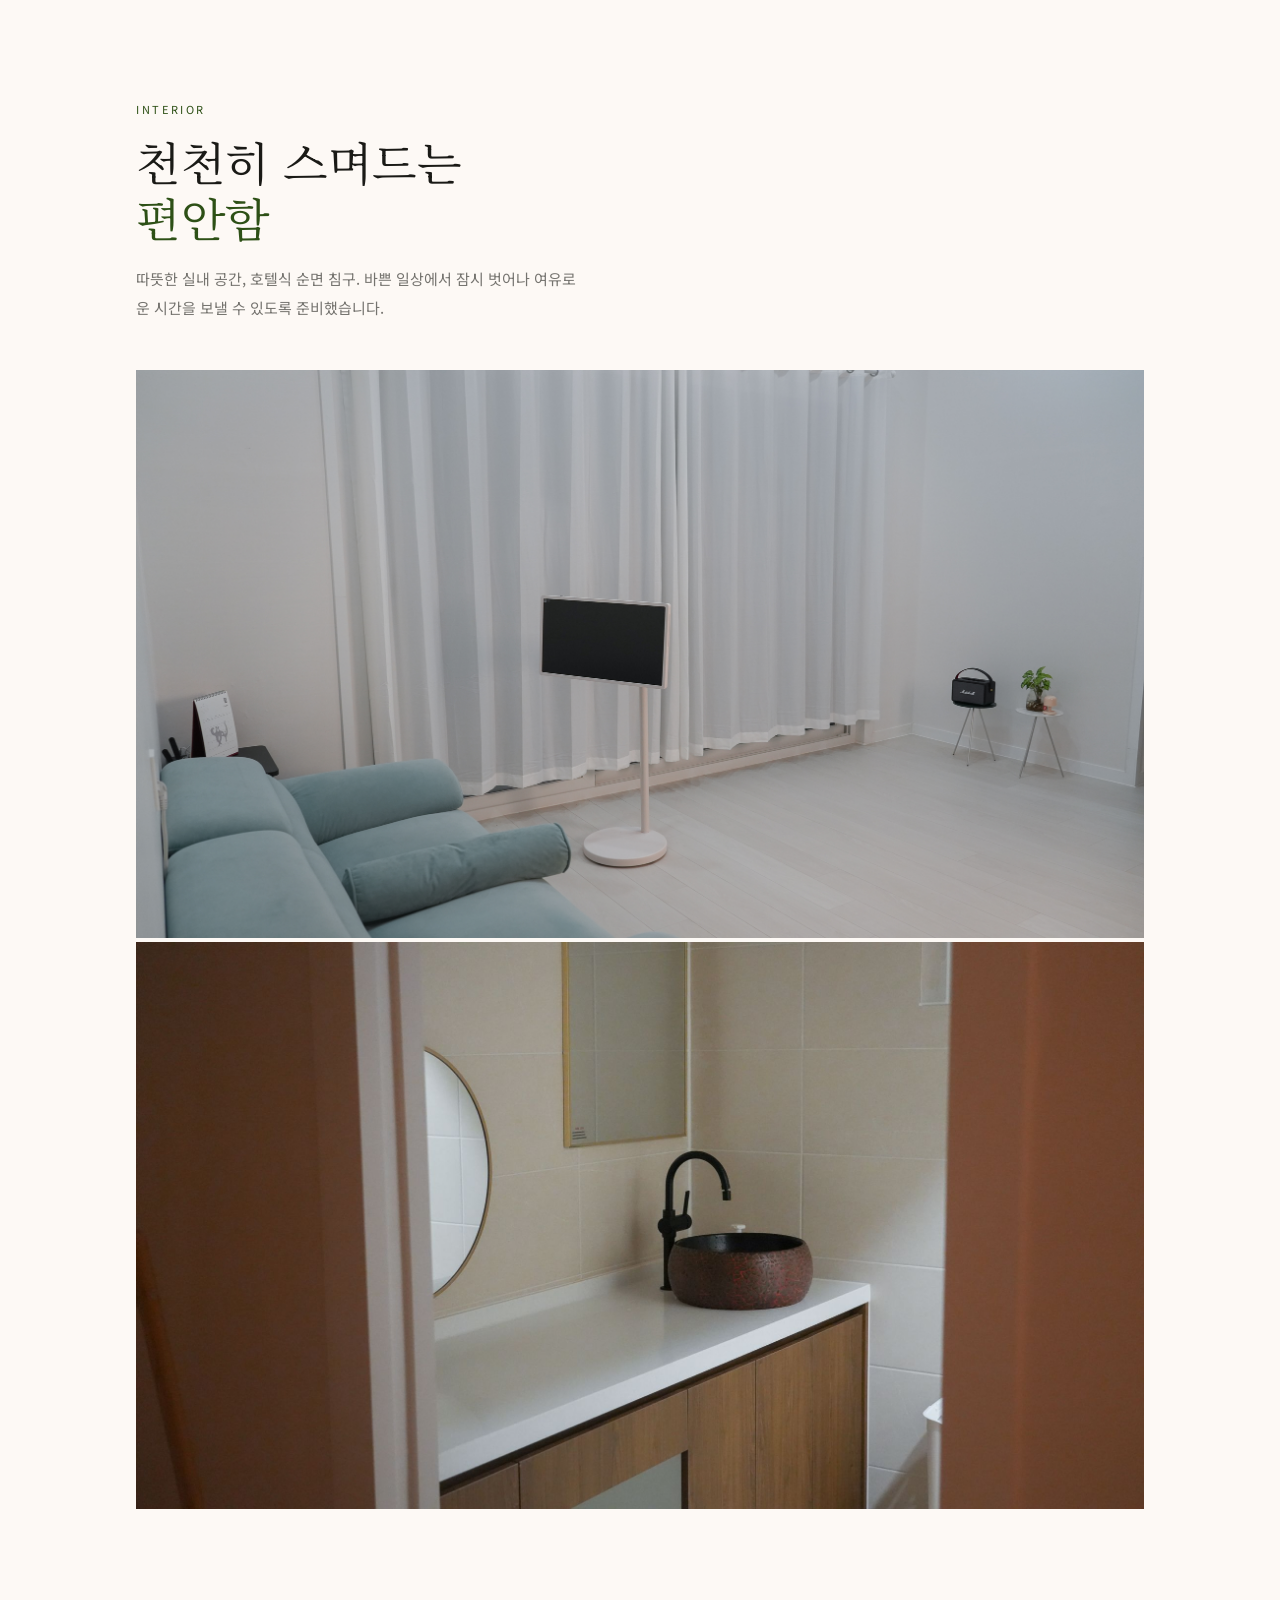
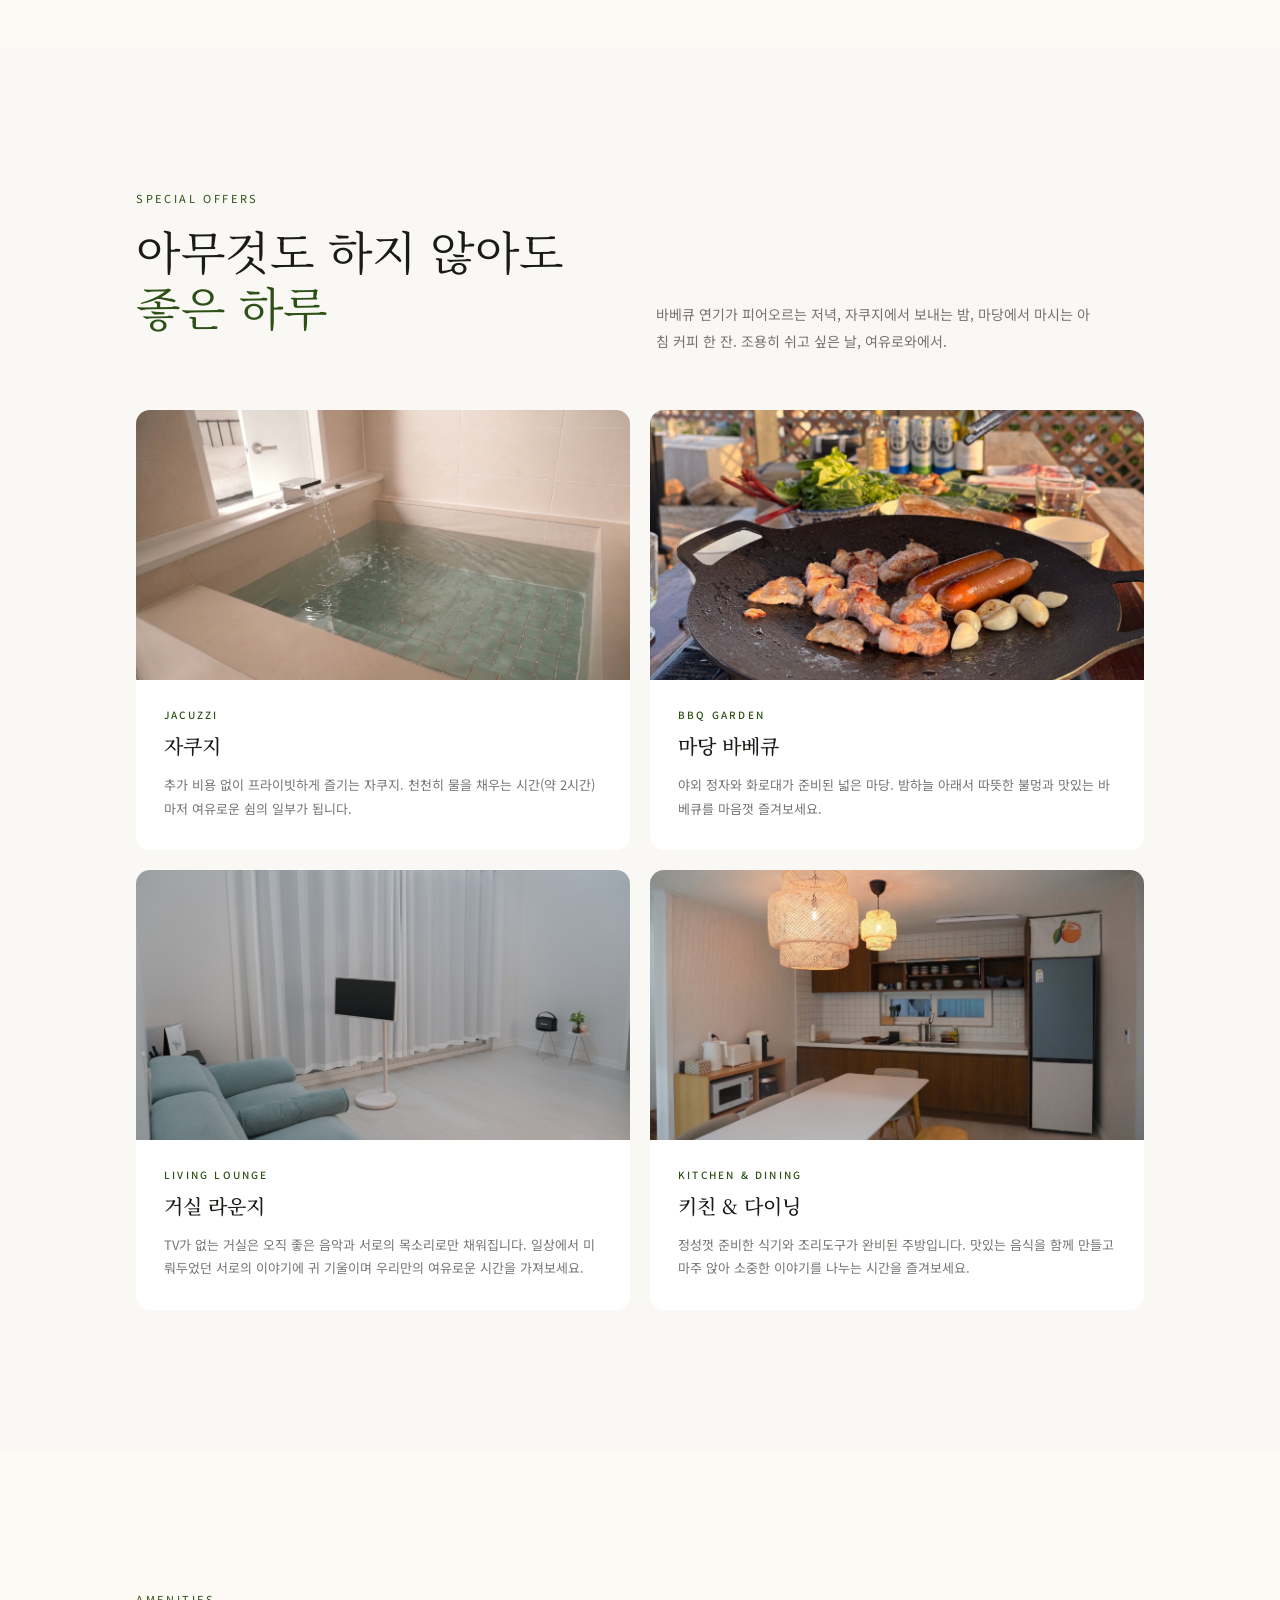
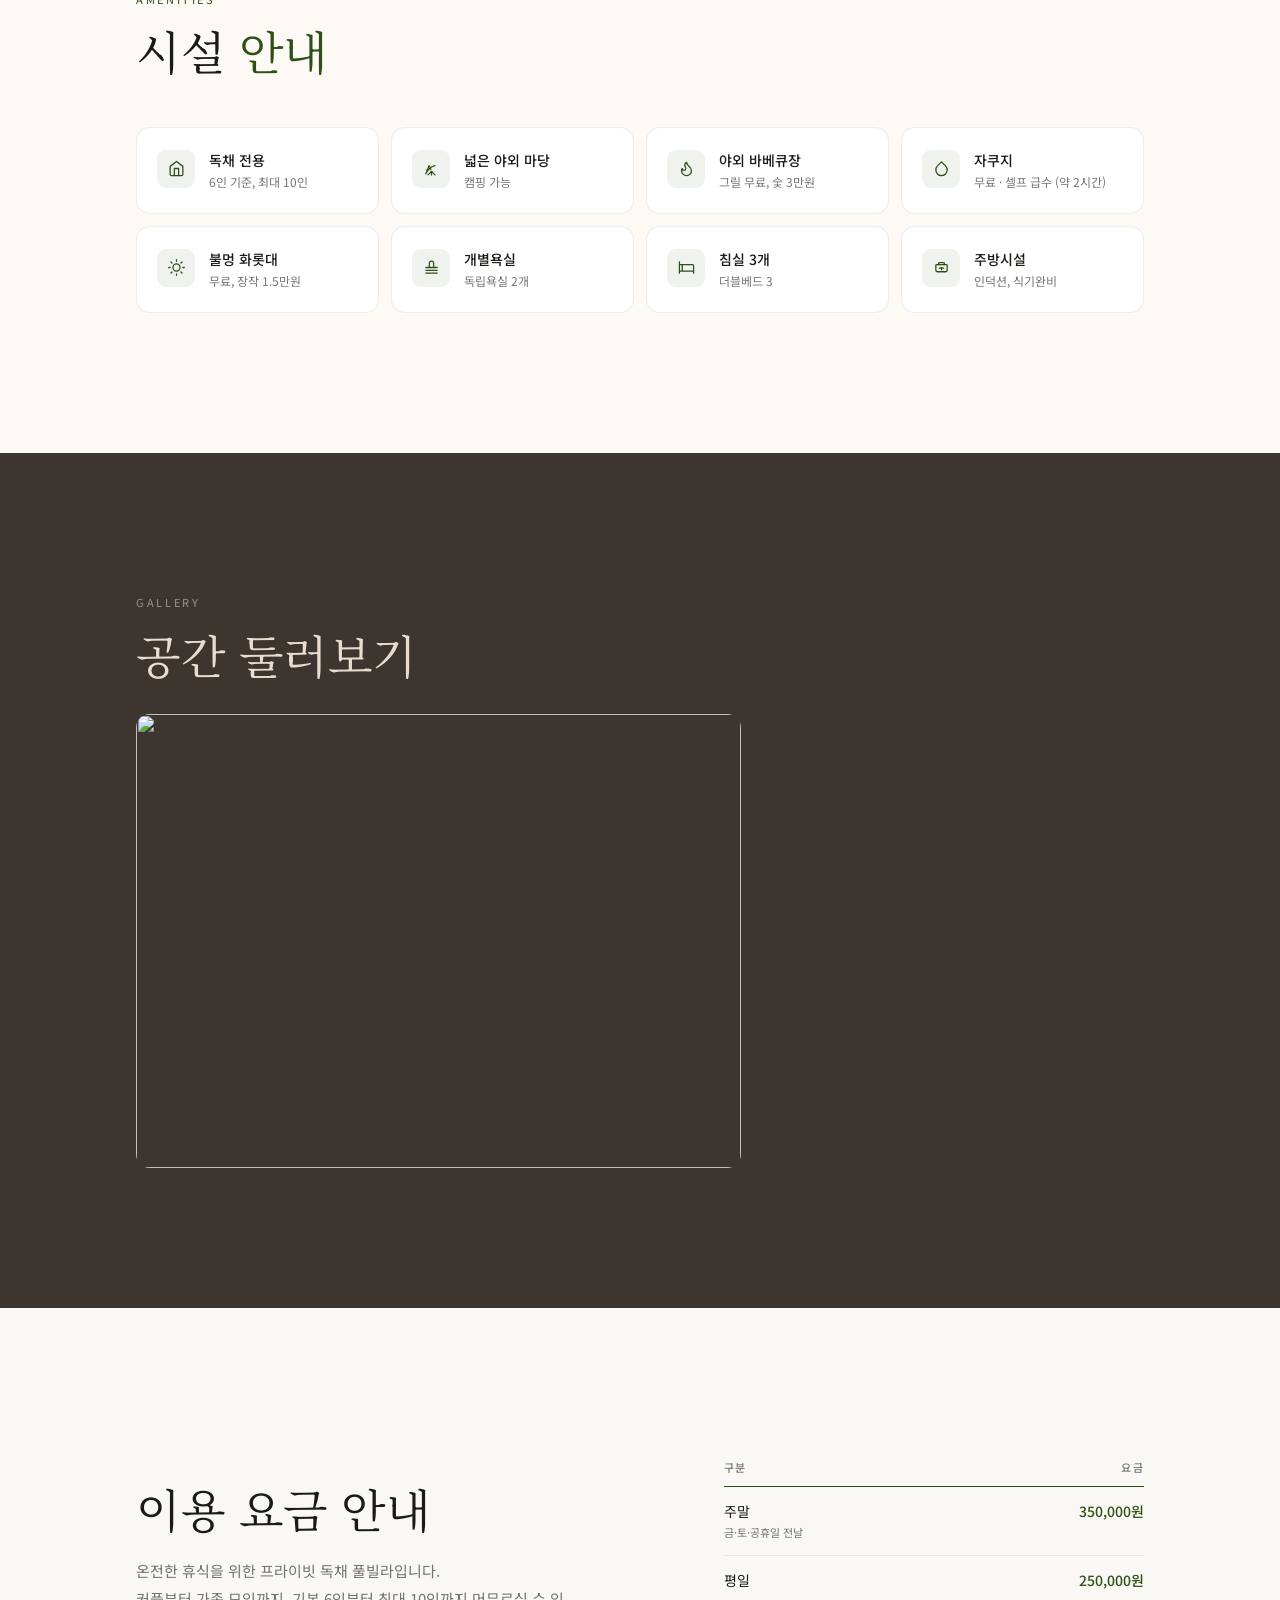
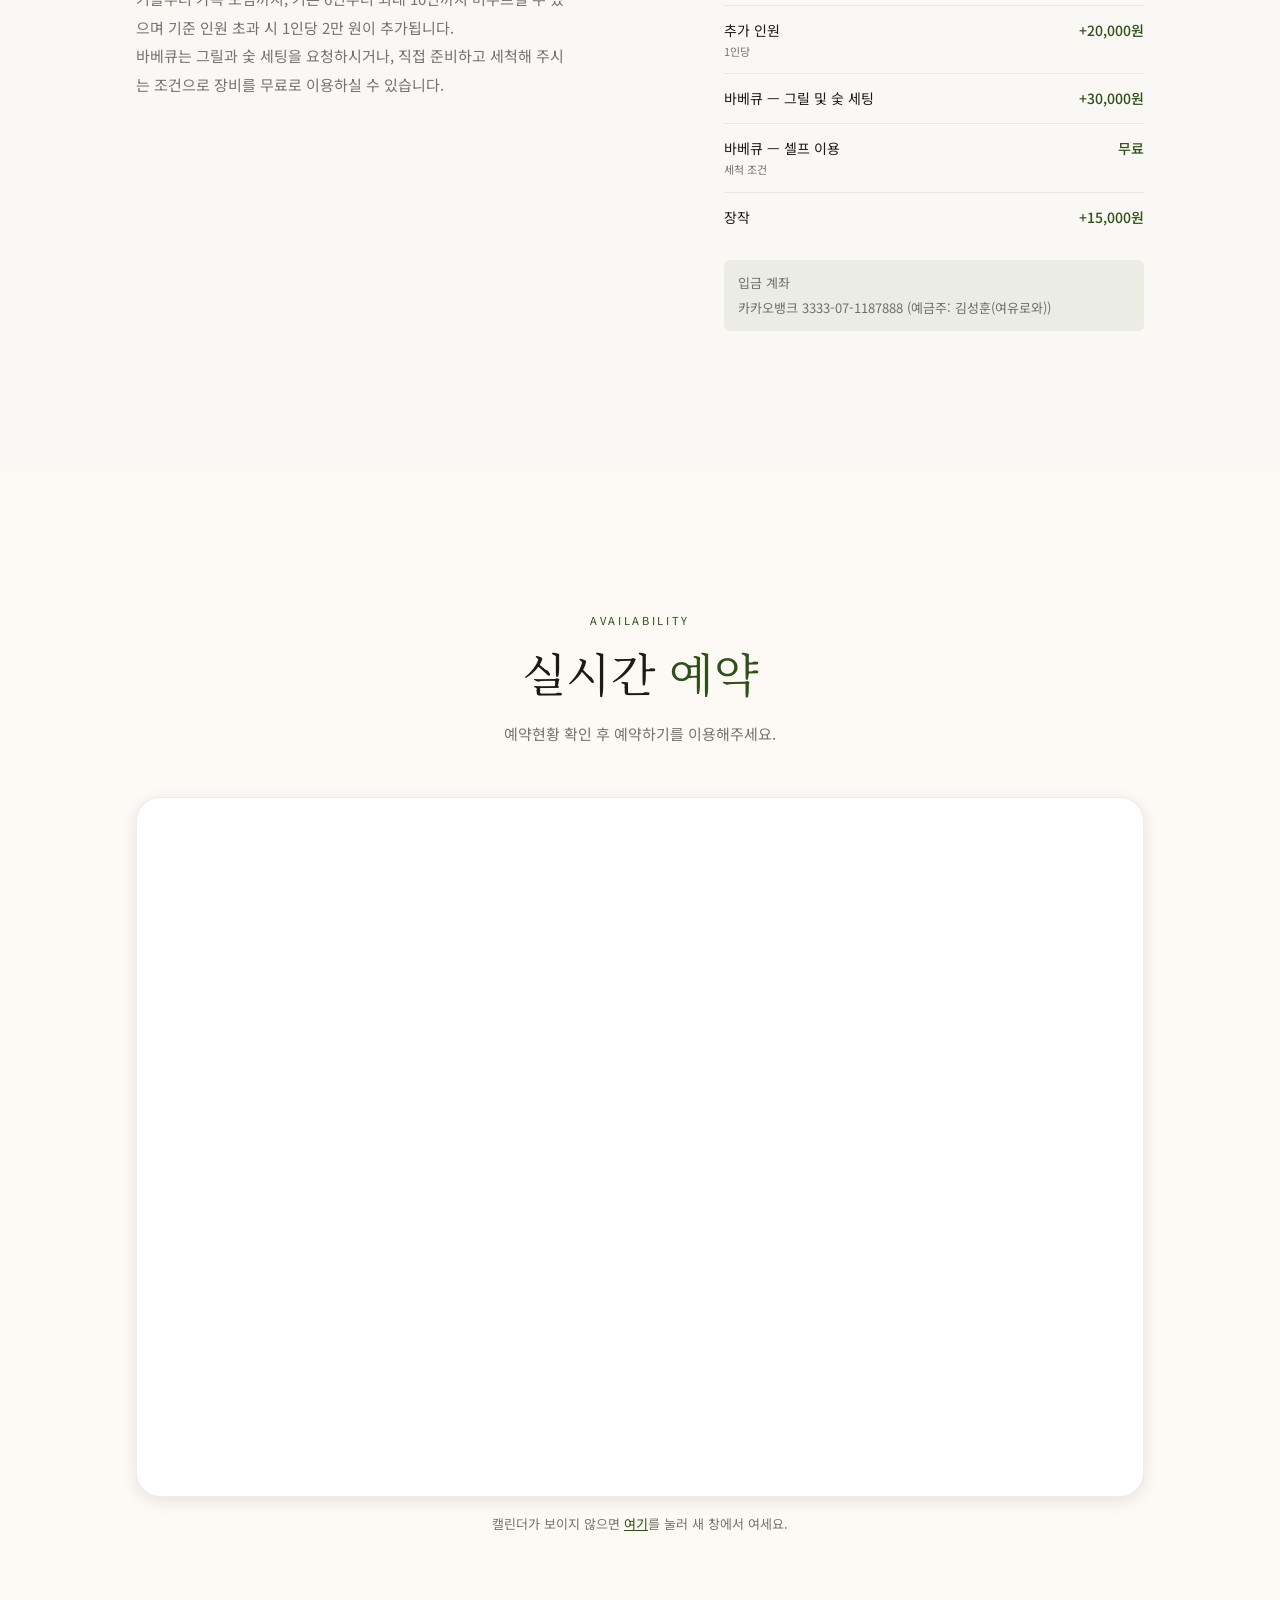
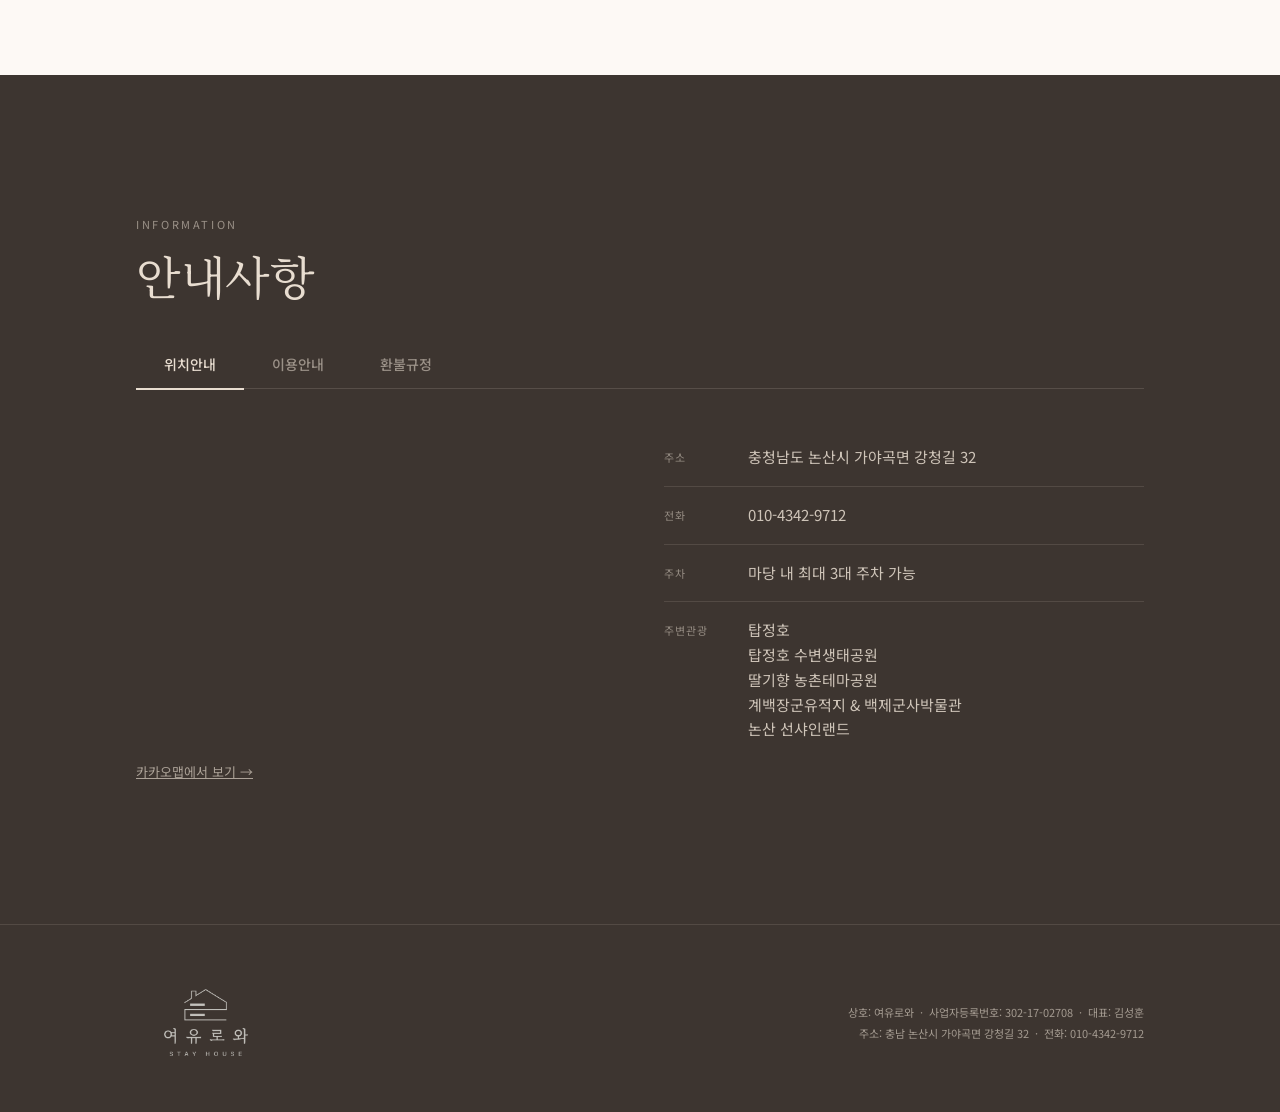
==== commit 21494c78: "요금 섹션: 설명 문장 줄바꿈 정리" ====
--- a/index.html
+++ b/index.html
@@ -541,9 +541,7 @@
             <span class="en-label reveal">Pricing</span>
             <h2 class="section-heading reveal reveal-delay-1" id="pricing-title">이용 요금 안내</h2>
             <p class="section-body reveal reveal-delay-2">
-              온전한 휴식을 위한 프라이빗 독채 풀빌라입니다. 커플부터 가족 모임까지,<br>
-              기본 6인부터 최대 10인까지 머무르실 수 있으며 기준 인원 초과 시 1인당 2만 원이 추가됩니다.<br>
-              바베큐는 그릴과 숯 세팅을 요청하시거나, 직접 준비하고 세척해 주시는 조건으로 장비를 무료로 이용하실 수 있습니다.
+              온전한 휴식을 위한 프라이빗 독채 풀빌라입니다.<br>커플부터 가족 모임까지, 기본 6인부터 최대 10인까지 머무르실 수 있으며 기준 인원 초과 시 1인당 2만 원이 추가됩니다.<br>바베큐는 그릴과 숯 세팅을 요청하시거나, 직접 준비하고 세척해 주시는 조건으로 장비를 무료로 이용하실 수 있습니다.
             </p>
           </div>
           <div class="reveal reveal-delay-1">
